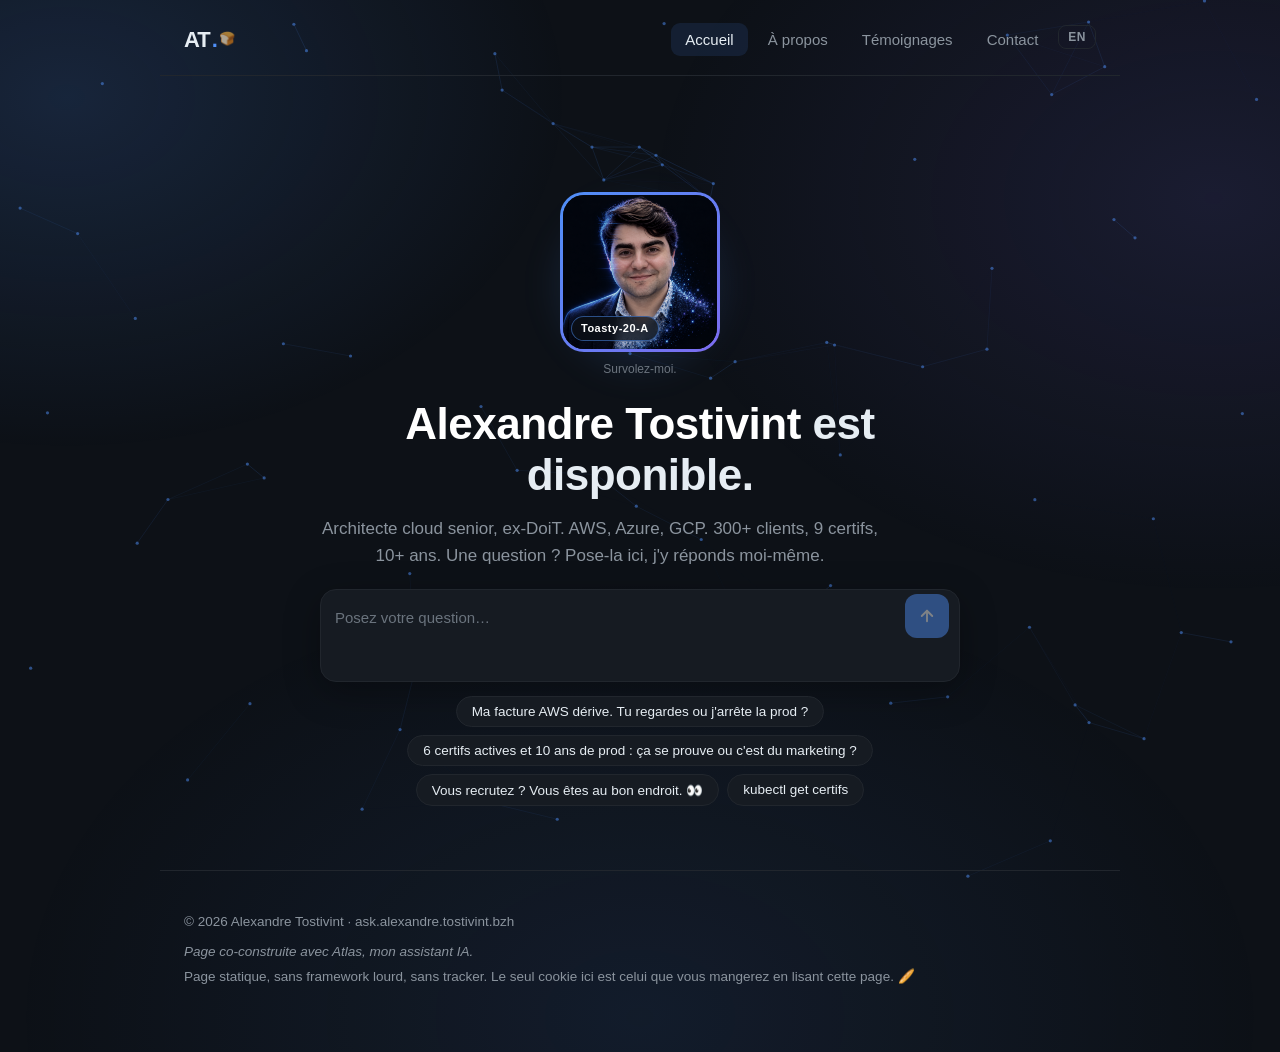
==== index.html @ b368c3ee "Parcours : historique complet en pleine largeur avec missions détaillées - 5 postes : DoiT Internati" ====
<!DOCTYPE html>
<html lang="fr">
<head>
<meta charset="utf-8">
<meta name="viewport" content="width=device-width, initial-scale=1">
<meta name="color-scheme" content="dark">
<meta name="theme-color" content="#0d1117">
<title>Alexandre Tostivint, Senior Cloud Architect</title>
<meta name="description" content="Senior Cloud Architect AWS/Azure/GCP, ex-DoiT. 10+ ans en IT, 300+ clients, FinOps, Well-Architected, pre-sales. Posez vos questions, je réponds vraiment.">
<meta property="og:title" content="Alexandre Tostivint, architecte cloud senior">
<meta property="og:description" content="Senior Cloud Architect AWS/Azure/GCP, ex-DoiT. 10+ ans en IT, 300+ clients, FinOps, Well-Architected, pre-sales. Posez vos questions, je réponds vraiment.">
<meta property="og:type" content="website">
<meta property="og:url" content="https://ask.alexandre.tostivint.bzh/">
<meta property="og:image" content="https://ask.alexandre.tostivint.bzh/og-image.png">
<meta property="og:image:width" content="1200">
<meta property="og:image:height" content="630">
<meta property="og:image:alt" content="Alexandre Tostivint, architecte cloud senior, Toasty-20-A">
<meta property="og:locale" content="fr_FR">
<meta name="twitter:card" content="summary_large_image">
<link rel="icon" href="data:image/svg+xml,<svg xmlns='http://www.w3.org/2000/svg' viewBox='0 0 100 100'><text y='.9em' font-size='90'>🥖</text></svg>">
<link rel="preconnect" href="https://client.crisp.chat" crossorigin>
<link rel="preconnect" href="https://calendar.app.google" crossorigin>
<link rel="alternate" hreflang="fr" href="https://ask.alexandre.tostivint.bzh/">
<link rel="alternate" hreflang="en" href="https://ask.alexandre.tostivint.bzh/en/">
<link rel="alternate" hreflang="x-default" href="https://ask.alexandre.tostivint.bzh/">
<link rel="stylesheet" href="styles.css">
<script src="app.js"></script>
<script src="bg-network.js" defer></script>
<script src="vendor/alpine.min.js" defer></script>
</head>
<body x-data="portfolio()" x-init="init()" :class="'view-' + view">

<div class="bg-glow" aria-hidden="true"></div>
<canvas id="bg-network" aria-hidden="true"></canvas>

<nav class="nav wrap" aria-label="Navigation principale">
  <a class="brand" href="#" @click.prevent="setView('home')">AT<span class="brand-dot">.</span><span class="brand-toast" title="Toasty-20-A">🍞</span></a>
  <ul class="nav-links">
    <li><button :class="{active: view==='home'}" @click="setView('home')">Accueil</button></li>
    <li><button :class="{active: view==='about'}" @click="setView('about')">À propos</button></li>
    <li><button :class="{active: view==='testimonials'}" @click="setView('testimonials')">Témoignages</button></li>
    <li><button :class="{active: view==='contact'}" @click="setView('contact')">Contact</button></li>
    <li><a class="lang-link" href="en/" lang="en" hreflang="en" aria-label="Switch to English">EN</a></li>
  </ul>
</nav>

<main class="wrap">

  <!-- ============ ACCUEIL ============ -->
  <section class="view home" x-show="view==='home'"
           x-transition:enter="fade-up" x-transition:enter-start="fade-up-start" x-transition:enter-end="fade-up-end"
           x-transition:leave="fade-out" x-transition:leave-start="fade-up-end" x-transition:leave-end="fade-out-end">

    <div class="hero">
      <div class="portrait">
        <div class="portrait-frame" id="portrait-frame">
          <div class="portrait-inner">
            <img id="img-real" src="alexandre-coucou-aligne.jpg" alt="Alexandre Tostivint au naturel, en train de faire coucou" width="600" height="600" style="display:none">
            <img id="img-ai" src="avatar-ai.png" alt="Avatar généré par IA du modèle Toasty-20-A" width="600" height="600" style="display:none">
            <span class="portrait-model" aria-hidden="true">Toasty-20-A</span>
          </div>
        </div>
        <p class="portrait-hint is-hidden" id="portrait-hint"></p>
      </div>

      <div class="hero-id">
        <h1><span class="grad">Alexandre Tostivint</span> est disponible.</h1>
        <p class="sub">Architecte cloud senior, ex-DoiT. AWS, Azure, GCP. 300+ clients, 9 certifs, 10+ ans. Une question ? Pose-la ici, j'y réponds moi-même.</p>

        <div class="prompt-box">
          <div class="input-row">
            <textarea id="q-input" x-ref="qInput" x-model="input" rows="1"
                      aria-label="Votre question"
                      @keydown.enter.prevent="!$event.shiftKey && submit('qInput')"
                      placeholder="Posez votre question…"></textarea>
            <!-- Icône flèche : Feather "arrow-up" (MIT), rendue inline pour éviter une dépendance -->
            <button class="btn-send" :class="{ 'is-empty': !input.trim() }" type="button"
                    @click="submit('qInput')" aria-label="Envoyer la question">
              <svg width="18" height="18" viewBox="0 0 24 24" fill="none"
                   stroke="currentColor" stroke-width="2.5" stroke-linecap="round" stroke-linejoin="round" aria-hidden="true">
                <line x1="12" y1="19" x2="12" y2="5"></line>
                <polyline points="5 12 12 5 19 12"></polyline>
              </svg>
            </button>
          </div>
          <p class="sent-confirm" aria-live="polite"></p>
          <button id="route-hint" class="route-hint" type="button" role="status" aria-live="polite"></button>
          <pre id="terminal-out" class="terminal-out" role="log" aria-live="polite" hidden></pre>
          <p class="q-warning" role="alert">
            ⚠️ Notre outil de chat est bloqué par votre navigateur.
            <a href="https://www.linkedin.com/in/alexandretostivint/" target="_blank" rel="noopener">Passez par LinkedIn</a>.
          </p>
        </div>

        <div class="suggestions" role="group" aria-label="Suggestions de questions">
          <template x-for="s in suggestions" :key="s">
            <button class="suggestion" type="button" @click="useSuggestion(s)" x-text="s"></button>
          </template>
        </div>
      </div>
    </div>
  </section>

  <!-- ============ À PROPOS ============ -->
  <section class="view about" x-show="view==='about'"
           x-transition:enter="fade-up" x-transition:enter-start="fade-up-start" x-transition:enter-end="fade-up-end"
           x-transition:leave="fade-out" x-transition:leave-start="fade-up-end" x-transition:leave-end="fade-out-end">
    <h2 class="view-title">À propos</h2>

    <p class="bio">
      Je suis Alexandre Tostivint, architecte cloud senior basé à Rennes.
      10+ ans en IT, 8+ en cloud : d'abord réseaux et supervision (ETIAM,
      Exaprobe-Econocom), puis Cloudreach et DoiT International — 300+ clients
      accompagnés en consulting et avant-vente, dont le rôle d'AWS MAP SME
      France/EMEA. J'orchestre des architectures AWS, Azure et GCP, et j'aime
      autant optimiser une facture FinOps que faire passer une équipe au
      Well-Architected. Français natif, anglais C1.
    </p>

    <div class="ab-stats">
      <div class="ab-stats-group">
        <div class="ab-stat"><b class="count" data-target="300">300</b><span>+ clients accompagnés</span></div>
        <div class="ab-stat"><b class="count" data-target="10">10</b><span>ans d'expérience IT</span></div>
        <div class="ab-stat"><b class="count" data-target="6">6</b><span>certifications actives</span></div>
        <div class="ab-stat"><b class="count" data-target="3">3</b><span>clouds pratiqués</span></div>
      </div>
      <a class="btn btn-primary ab-cv-btn" href="https://cv.alexandre.tostivint.bzh" target="_blank" rel="noopener">Voir le CV</a>
    </div>

    <div class="ab-split">
      <!-- ===== Colonne principale : parcours ===== -->
      <div class="ab-main">
        <h3 class="section-label">Parcours</h3>
        <div class="ab-timeline" id="parcours">
          <!-- 1. DoiT International -->
          <div class="ab-role">
            <div class="ab-card">
              <div class="ab-role-head">
                <span class="ab-role-title">Senior Cloud Architect / Forward Deployed Engineer</span>
                <span class="ab-role-period">Nov 2020 – Mai 2025</span>
              </div>
              <div class="ab-role-company">
                <img src="assets/logos/doit.png" alt="" loading="lazy">
                <span>DoiT International</span>
                <span class="ab-role-meta">· Remote, France · 4 ans 8 mois</span>
              </div>
              <p class="ab-role-desc">Rôle d'architecte face client sur AWS, Azure et GCP. Plus de 300 environnements clients accompagnés en architecture, sécurité, réseau, gouvernance, migration et FinOps. Référent AWS MAP SME pour la France et l'EMEA. Arrivé Cloud Architect en novembre 2020, promu Senior Cloud Architect / Forward Deployed Engineer en janvier 2022.</p>
              <div class="ab-missions">
                <div class="ab-mission">
                  <div class="ab-mission-head">
                    <span class="ab-mission-client">Plateforme Reseller</span>
                    <span class="ab-mission-period">2020 – 2025</span>
                  </div>
                  <p class="ab-mission-text">Propriétaire de la plateforme d'onboarding qui intègre plus de 2 000 comptes clients au programme Reseller AWS de DoiT. Infrastructure as Code secure-by-design, contrôles de politique globaux et contrôles de conformité automatisés. Onboarding technique mené en direct pour plus de 70 clients, avec les équipes Sales, Produit et opérations.</p>
                  <div class="ab-mission-tech"><span>Python</span><span>AWS CDK</span><span>Terraform</span><span>Pulumi</span><span>GitHub Actions</span><span>CI/CD</span></div>
                </div>
                <div class="ab-mission">
                  <div class="ab-mission-head">
                    <span class="ab-mission-client">Programme AWS MAP</span>
                    <span class="ab-mission-period">2022 – 2025</span>
                  </div>
                  <p class="ab-mission-text">Référent AWS Migration Acceleration Program pour la France et l'EMEA : feuilles de route de migration, ateliers techniques et accompagnement de migrations menées avec plusieurs partenaires.</p>
                  <div class="ab-mission-tech"><span>AWS MAP</span><span>Migration</span><span>Ateliers clients</span></div>
                </div>
                <div class="ab-mission">
                  <div class="ab-mission-head">
                    <span class="ab-mission-client">Revues Well-Architected &amp; sécurité</span>
                    <span class="ab-mission-period">2020 – 2025</span>
                  </div>
                  <p class="ab-mission-text">Revues d'architecture, audits et plans de remédiation sur des environnements complexes. Coordination des dirigeants, des équipes clientes, du Sales et de l'ingénierie pendant les incidents à fort impact et les événements de sécurité.</p>
                  <div class="ab-mission-tech"><span>Well-Architected</span><span>Sécurité</span><span>Gouvernance</span></div>
                </div>
                <div class="ab-mission">
                  <div class="ab-mission-head">
                    <span class="ab-mission-client">FinOps &amp; modélisation de coûts</span>
                    <span class="ab-mission-period">2020 – 2025</span>
                  </div>
                  <p class="ab-mission-text">Analyses de coûts rapides et actionnables pour appuyer les poursuites stratégiques — dont une étude réalisée pour une startup bancaire, afin de démontrer les capacités multi-cloud de DoiT.</p>
                  <div class="ab-mission-tech"><span>FinOps</span><span>Optimisation de coûts</span></div>
                </div>
                <div class="ab-mission">
                  <div class="ab-mission-head">
                    <span class="ab-mission-client">IA génératives &amp; data</span>
                    <span class="ab-mission-period">2022 – 2025</span>
                  </div>
                  <p class="ab-mission-text">Support architecture et déploiement sur AWS Bedrock et Azure OpenAI, en complément des périmètres infrastructure, sécurité et data engineering.</p>
                  <div class="ab-mission-tech"><span>Amazon Bedrock</span><span>Azure OpenAI</span><span>Data Engineering</span></div>
                </div>
              </div>
              <p class="ab-role-note">Ateliers publics et privés sur le serverless AWS. Participation au recrutement technique de l'équipe française.</p>
              <div class="ab-role-tags">
                <span>FinOps</span><span>Well-Architected</span><span>AWS MAP SME</span><span>Pre-sales</span><span>IaC</span><span>Gouvernance multi-comptes</span>
              </div>
            </div>
          </div>

          <!-- 2. Cloudreach -->
          <div class="ab-role">
            <div class="ab-card">
              <div class="ab-role-head">
                <span class="ab-role-title">Cloud Systems Developer</span>
                <span class="ab-role-period">Oct 2017 – Nov 2020</span>
              </div>
              <div class="ab-role-company">
                <img src="assets/logos/cloudreach.png" alt="" loading="lazy">
                <span>Cloudreach</span>
                <span class="ab-role-meta">· Hybride, Paris · 3 ans 2 mois</span>
              </div>
              <p class="ab-role-desc">ESN multi-cloud britannique, aujourd'hui Eviden, partenaire AWS, Microsoft Azure et Google Cloud. Solutions cloud livrées pour des clients grands comptes, en parallèle de plateformes internes. Plusieurs clients menés de front : trois missions sont détaillées ci-dessous.</p>
              <div class="ab-missions">
                <div class="ab-mission">
                  <div class="ab-mission-head">
                    <span class="ab-mission-client">Multinationale de la sécurité — Migration cloud</span>
                    <span class="ab-mission-period">Déc 2017 – Fév 2018</span>
                  </div>
                  <p class="ab-mission-text">Premier projet cloud personnel, mené en binôme. Couches réseau VPC en Infrastructure as Code, migration d'instances RedHat RHEL avec AWS DMS, fonctions Lambda de gouvernance et d'automatisation de la sécurité.</p>
                  <div class="ab-mission-tech"><span>CloudFormation</span><span>Sceptre</span><span>Python</span><span>AWS DMS</span><span>Lambda</span></div>
                </div>
                <div class="ab-mission">
                  <div class="ab-mission-head">
                    <span class="ab-mission-client">Groupe énergétique français — Landing Zone AWS &amp; gouvernance d'un datalake</span>
                    <span class="ab-mission-period">Avr 2018 – Juil 2019</span>
                  </div>
                  <p class="ab-mission-text">Sur une équipe de 4 : Landing Zone AWS et programme d'adoption cloud à l'échelle de l'entreprise. Réseau, sécurité, gouvernance et couche datalake posés en Infrastructure as Code. Déploiement d'AWS Workspaces pour des environnements de développement sécurisés et conformes. Accompagnement des équipes métier et techniques : CI/CD, migration des données on-premise vers le datalake, IoT sur AWS, cadres d'identité. Support des équipes internationales au Royaume-Uni et aux États-Unis.</p>
                  <div class="ab-mission-tech"><span>CloudFormation</span><span>Python</span><span>Lambda</span><span>Step Functions</span><span>Cognito</span><span>Okta</span><span>IoT Core</span><span>Firehose</span><span>CodePipeline</span><span>AWS Config</span><span>Systems Manager</span><span>Managed AD</span></div>
                </div>
                <div class="ab-mission">
                  <div class="ab-mission-head">
                    <span class="ab-mission-client">Groupe chimique européen — Plateforme CI/CD sur Kubernetes &amp; GCP</span>
                    <span class="ab-mission-period">Sept 2019</span>
                  </div>
                  <p class="ab-mission-text">Conception et livraison d'une solution CI/CD Jenkins sur Google Kubernetes Engine : authentification SAML sécurisée, workflows de livraison automatisés des images Docker, ajustement automatique de la capacité pour maîtriser les coûts. Cycles de release accélérés sans bouleverser les habitudes des développeurs.</p>
                  <div class="ab-mission-tech"><span>GKE</span><span>Jenkins</span><span>SAML</span><span>Terraform</span><span>Helm</span><span>Bash</span><span>GCS</span></div>
                </div>
              </div>
              <p class="ab-role-note">Animation d'une communauté serverless interne. Interventions en meetups et événements partenaires, dont AWS GameDay. Avant-vente technique et conseil en architecture.</p>
              <div class="ab-role-tags">
                <span>GKE</span><span>Landing Zones</span><span>Datalake serverless</span><span>Pre-sales</span><span>Multi-cloud</span>
              </div>
            </div>
          </div>

          <!-- 3. Exaprobe-Econocom -->
          <div class="ab-role">
            <div class="ab-card">
              <div class="ab-role-head">
                <span class="ab-role-title">Apprenti ingénieur intégration</span>
                <span class="ab-role-period">Sept 2014 – Sept 2017</span>
              </div>
              <div class="ab-role-company">
                <img src="assets/logos/exaprobe.png" alt="" loading="lazy">
                <span>Exaprobe-Econocom</span>
                <span class="ab-role-meta">· Rennes · 3 ans 1 mois</span>
              </div>
              <p class="ab-role-desc">Alternance. Intégration réseau et systèmes livrée directement sur site, chez plus de dix clients partout en France.</p>
              <div class="ab-missions">
                <div class="ab-mission">
                  <div class="ab-mission-head">
                    <span class="ab-mission-client">Intégration réseau multi-clients</span>
                    <span class="ab-mission-period">2014 – 2017</span>
                  </div>
                  <p class="ab-mission-text">Configuration, test et intégration d'équipements Cisco, HP, Aerohive et Meraki sur plus de dix sites clients. Études de couverture sans-fil, audits de performance réseau et dimensionnement. Avant-vente technique pour appuyer les propositions commerciales.</p>
                  <div class="ab-mission-tech"><span>Cisco</span><span>HP</span><span>Aerohive</span><span>Meraki</span><span>Wi-Fi</span><span>Support N2</span></div>
                </div>
                <div class="ab-mission">
                  <div class="ab-mission-head">
                    <span class="ab-mission-client">Automatisation du déploiement Skype for Business</span>
                    <span class="ab-mission-period">2017</span>
                  </div>
                  <p class="ab-mission-text">Projet de fin d'études d'ingénieur : outil d'automatisation du déploiement de cette suite de communication d'entreprise, écrit en PowerShell. Réduction forte des étapes manuelles et prévention des erreurs de mise en production.</p>
                  <div class="ab-mission-tech"><span>PowerShell</span><span>VMware</span><span>Skype for Business</span></div>
                </div>
              </div>
              <p class="ab-role-note">Rédaction de runbooks, de guides de maintenance et de supports de formation utilisés par les équipes support.</p>
              <div class="ab-role-tags">
                <span>Réseau</span><span>Monitoring</span><span>Automatisation</span><span>Support N2</span>
              </div>
            </div>
          </div>

          <!-- 4. ETIAM -->
          <div class="ab-role">
            <div class="ab-card">
              <div class="ab-role-head">
                <span class="ab-role-title">Stages — supervision &amp; messagerie interne</span>
                <span class="ab-role-period">Avr 2014 – Août 2014</span>
              </div>
              <div class="ab-role-company">
                <span>ETIAM</span>
                <span class="ab-role-meta">· Rennes · 5 mois</span>
              </div>
              <p class="ab-role-desc">Deux interventions pour un éditeur de logiciels de télémédecine, sur son service ETIAM Nexus.</p>
              <div class="ab-missions">
                <div class="ab-mission">
                  <div class="ab-mission-head">
                    <span class="ab-mission-client">Migration de la supervision : Nagios vers Centreon</span>
                    <span class="ab-mission-period">Avr – Juil 2014</span>
                  </div>
                  <p class="ab-mission-text">Modernisation de l'infrastructure de supervision : migration de Nagios vers Centreon, tableaux de bord de reporting, annuaire LDAP pour la gestion des utilisateurs, documentation technique et plans de reprise d'activité.</p>
                  <div class="ab-mission-tech"><span>Centreon</span><span>Nagios</span><span>LDAP</span><span>Linux</span></div>
                </div>
                <div class="ab-mission">
                  <div class="ab-mission-head">
                    <span class="ab-mission-client">Serveur de messagerie interne sécurisé</span>
                    <span class="ab-mission-period">Août 2014</span>
                  </div>
                  <p class="ab-mission-text">À la demande de la direction, remplacement d'un service de messagerie non professionnel par une solution auto-hébergée pleinement maîtrisée : analyse des besoins, mise en œuvre, documentation de maintenance et formation des utilisateurs.</p>
                  <div class="ab-mission-tech"><span>Jappix</span><span>XMPP</span><span>Linux</span><span>Auto-hébergement</span></div>
                </div>
              </div>
            </div>
          </div>

          <!-- 5. Club Informatique Pénitencier -->
          <div class="ab-role">
            <div class="ab-card">
              <div class="ab-role-head">
                <span class="ab-role-title">Formateur informatique — stage</span>
                <span class="ab-role-period">Août 2013</span>
              </div>
              <div class="ab-role-company">
                <span>Club Informatique Pénitencier</span>
                <span class="ab-role-meta">· Maison d'arrêt de Saint-Malo</span>
              </div>
              <p class="ab-role-desc">Formation aux logiciels bureautiques OpenOffice Writer et Calc auprès de personnes détenues, en partenariat avec le personnel social et administratif. Accompagnement individuel jusqu'à l'obtention d'une certification reconnue au niveau national.</p>
            </div>
          </div>
        </div>
      </div>

      <!-- ===== Rail : credentials ===== -->
      <aside class="ab-rail">
        <div class="ab-rail-block" id="certs">
          <h3 class="section-label">Certifications actives</h3>
          <div class="ab-certs">
            <a class="ab-cert" href="https://cp.certmetrics.com/amazon/en/public/verify/credential/21Y63B62CN4EQ2WE" target="_blank" rel="noopener">
              <img src="assets/logos/aws.svg" alt="" loading="lazy">
              <span class="ab-cert-body">
                <span class="ab-cert-name">AWS Certified Solutions Architect – Professional</span>
                <span class="ab-cert-date">Mar 2022 – Fév 2028</span>
              </span>
            </a>
            <a class="ab-cert" href="https://cp.certmetrics.com/amazon/en/public/verify/credential/0QCVWRNLFM141Z5D" target="_blank" rel="noopener">
              <img src="assets/logos/aws.svg" alt="" loading="lazy">
              <span class="ab-cert-body">
                <span class="ab-cert-name">AWS Certified DevOps Engineer – Professional</span>
                <span class="ab-cert-date">Mai 2022 – Mar 2028</span>
              </span>
            </a>
            <a class="ab-cert" href="https://cp.certmetrics.com/amazon/en/public/verify/credential/C1KCZ8T2KBRQ1H97" target="_blank" rel="noopener">
              <img src="assets/logos/aws.svg" alt="" loading="lazy">
              <span class="ab-cert-body">
                <span class="ab-cert-name">AWS Certified Developer – Associate</span>
                <span class="ab-cert-date">Jan 2025 – Mar 2028</span>
              </span>
            </a>
            <a class="ab-cert" href="https://cp.certmetrics.com/amazon/en/public/verify/credential/9f99ed898f704784b63ffdaff54bc3ab" target="_blank" rel="noopener">
              <img src="assets/logos/aws.svg" alt="" loading="lazy">
              <span class="ab-cert-body">
                <span class="ab-cert-name">AWS Certified AI – Practitioner</span>
                <span class="ab-cert-date">Sept 2024 – Sept 2027</span>
              </span>
            </a>
            <a class="ab-cert" href="https://learn.microsoft.com/fr-fr/users/atostivint/credentials/aa018fbfbd69c281" target="_blank" rel="noopener">
              <img src="assets/logos/azure.svg" alt="" loading="lazy">
              <span class="ab-cert-body">
                <span class="ab-cert-name">Microsoft Certified: DevOps Engineer Expert</span>
                <span class="ab-cert-date">Fév 2020 – Fév 2027</span>
              </span>
            </a>
            <a class="ab-cert" href="https://learn.microsoft.com/api/credentials/share/fr-fr/atostivint/AE1E15066B027E25?sharingId=AA1D7245678CBBD5" target="_blank" rel="noopener">
              <img src="assets/logos/azure.svg" alt="" loading="lazy">
              <span class="ab-cert-body">
                <span class="ab-cert-name">Microsoft Certified: Azure Security Engineer Associate</span>
                <span class="ab-cert-date">Mar 2020 – Mar 2027</span>
              </span>
            </a>
          </div>
          <a class="ab-more" href="#ab-hist">Voir les 10 autres certifications obtenues ↓</a>
        </div>

        <div class="ab-rail-block">
          <h3 class="section-label">Formation</h3>
          <div class="ab-edu">
            <div class="ab-edu-top"><span class="ab-edu-name">ENSSAT</span><span class="ab-edu-period">2014 – 2017</span></div>
            <div class="ab-edu-detail">Diplôme d'ingénieur, Informatique Multimédia et Réseaux</div>
          </div>
          <div class="ab-edu">
            <div class="ab-edu-top"><span class="ab-edu-name">DUT Réseaux et Télécoms</span><span class="ab-edu-period">2012 – 2014</span></div>
            <div class="ab-edu-detail">IUT de Saint-Malo</div>
          </div>
        </div>

        <div class="ab-rail-block">
          <h3 class="section-label">Talks &amp; webinaires</h3>
          <a class="ab-talk" href="https://www.youtube.com/watch?v=NQdDsHzIfdo" target="_blank" rel="noopener">
            <span class="ab-talk-icon">🎙️</span>
            <span class="ab-talk-body">
              <span class="ab-talk-title">Mastering multicloud</span>
              <span class="ab-talk-meta">Webinar DoiT · fin 2023</span>
            </span>
          </a>
          <a class="ab-talk" href="https://www.youtube.com/watch?v=fvYX5Cz54VA" target="_blank" rel="noopener">
            <span class="ab-talk-icon">🎤</span>
            <span class="ab-talk-body">
              <span class="ab-talk-title">Data lake serverless, SageMaker &amp; IA</span>
              <span class="ab-talk-meta">Talk Cloudreach · 2019</span>
            </span>
          </a>
        </div>
      </aside>
    </div>

    <!-- ===== Historique des certifications ===== -->
    <section class="ab-hist" id="ab-hist">
      <div class="ab-hist-head">
        <h3 class="section-label">Certifications obtenues</h3>
        <p>Dix certifications obtenues par le passé, aujourd'hui expirées. Elles restent au palmarès : elles ont toutes été passées.</p>
      </div>
      <div class="ab-hist-grid">
        <div class="ab-hist-card">
          <span class="ab-stamp">Expirée</span>
          <span class="ab-hist-name">Microsoft Certified: Azure Solutions Architect Expert <span class="ab-rep">2e passage</span></span>
          <span class="ab-hist-meta">Microsoft · Aoû 2020 – Aoû 2026</span>
        </div>
        <a class="ab-hist-card" href="https://cp.certmetrics.com/amazon/en/public/verify/credential/VRZ4RKX1M2R41NWG" target="_blank" rel="noopener">
          <span class="ab-stamp">Expirée</span>
          <span class="ab-hist-name">AWS Certified Security – Specialty <span class="ab-rep">2e passage</span></span>
          <span class="ab-hist-meta">AWS · Aoû 2023 – Aoû 2026</span>
        </a>
        <a class="ab-hist-card" href="https://cp.certmetrics.com/amazon/en/public/verify/credential/MPTVQZV2EJV1QB57" target="_blank" rel="noopener">
          <span class="ab-stamp">Expirée</span>
          <span class="ab-hist-name">AWS Certified Advanced Networking – Specialty <span class="ab-rep">2e passage</span></span>
          <span class="ab-hist-meta">AWS · Mai 2023 – Mai 2026</span>
        </a>
        <div class="ab-hist-card">
          <span class="ab-stamp">Expirée</span>
          <span class="ab-hist-name">FinOps Certified Practitioner</span>
          <span class="ab-hist-meta">FinOps Foundation · Aoû 2023 – Aoû 2025</span>
        </div>
        <div class="ab-hist-card">
          <span class="ab-stamp">Expirée</span>
          <span class="ab-hist-name">Microsoft Certified: Azure Developer Associate</span>
          <span class="ab-hist-meta">Microsoft · Mai 2020 – Mai 2025</span>
        </div>
        <div class="ab-hist-card">
          <span class="ab-stamp">Expirée</span>
          <span class="ab-hist-name">Microsoft Certified: Azure IoT Developer Specialty</span>
          <span class="ab-hist-meta">Microsoft · Mai 2020 – Mai 2025 (legacy)</span>
        </div>
        <div class="ab-hist-card">
          <span class="ab-stamp">Expirée</span>
          <span class="ab-hist-name">Microsoft Certified: Azure Administrator Associate</span>
          <span class="ab-hist-meta">Microsoft · Juil 2019 – Juil 2024</span>
        </div>
        <div class="ab-hist-card">
          <span class="ab-stamp">Expirée</span>
          <span class="ab-hist-name">Google Certified Professional – Cloud Architect <span class="ab-rep">2e passage</span></span>
          <span class="ab-hist-meta">Google Cloud · Jan 2021 – Fév 2023</span>
        </div>
        <div class="ab-hist-card">
          <span class="ab-stamp">Expirée</span>
          <span class="ab-hist-name">AWS Certified Solutions Architect – Associate</span>
          <span class="ab-hist-meta">AWS · Nov 2017 – Jan 2022</span>
        </div>
        <div class="ab-hist-card">
          <span class="ab-stamp">Expirée</span>
          <span class="ab-hist-name">AWS Certified SysOps Administrator – Associate</span>
          <span class="ab-hist-meta">AWS · Fév 2018 – Fév 2021</span>
        </div>
      </div>
    </section>

    <!-- ===== Projets ===== -->
    <h3 class="section-label">Projets réalisés</h3>
    <div class="projects" id="projects">
      <div class="project" id="project-finops">
        <h4 class="project-name">Plateforme Reseller DoiT</h4>
        <p class="project-desc">2 000+ comptes clients maintenus sur la plateforme (équipe), dont 70+ onboardés personnellement : IaC secure-by-design, contrôles de policy globaux, conformité automatisée (Python CDK, Terraform, Pulumi, GitHub Actions).</p>
      </div>
      <div class="project" id="project-retail">
        <h4 class="project-name">CI/CD sur GKE — Cloudreach</h4>
        <p class="project-desc">Plateforme Jenkins sur Google Kubernetes Engine : authentification SAML, livraison d'images Docker automatisée, Terraform et autoscaling pour maîtriser coûts et cycles de release.</p>
      </div>
      <div class="project" id="project-data">
        <h4 class="project-name">Landing zone AWS &amp; datalake — Cloudreach</h4>
        <p class="project-desc">À 4, landing zone AWS pour un client multinational de l'énergie : réseau, sécurité, gouvernance et datalake en IaC ; onboarding automatisé (Lambda, Step Functions, SSM, Okta).</p>
      </div>
    </div>
  </section>

  <!-- ============ TÉMOIGNAGES ============ -->
  <section class="view testimonials" x-show="view==='testimonials'"
           x-transition:enter="fade-up" x-transition:enter-start="fade-up-start" x-transition:enter-end="fade-up-end"
           x-transition:leave="fade-out" x-transition:leave-start="fade-up-end" x-transition:leave-end="fade-out-end">

    <h2 class="view-title">Témoignages</h2>
    <p class="view-lead">Quelques retours. Espace à remplacer par de vrais témoignages.</p>

    <div class="testi-grid">
      <figure class="testi">
        <blockquote>« Alexandre est le seul architecte que je connaisse qui lit une facture AWS comme un roman et en sort un plan d'économies. »</blockquote>
        <figcaption>Ex-collègue, DoiT International</figcaption>
      </figure>
      <figure class="testi">
        <blockquote>« En pre-sales, il dessine l'architecture avant de vendre. Ça change tout. »</blockquote>
        <figcaption>Client</figcaption>
      </figure>
    </div>
    <p class="testi-note">Je collecte des retours honnêtes de collègues et clients. Le vôtre est bienvenu : <a href="https://www.linkedin.com/in/alexandretostivint/" target="_blank" rel="noopener">écrivez-moi sur LinkedIn</a>.</p>
  </section>

  <!-- ============ CONTACT ============ -->
  <section class="view contact" x-show="view==='contact'"
           x-transition:enter="fade-up" x-transition:enter-start="fade-up-start" x-transition:enter-end="fade-up-end"
           x-transition:leave="fade-out" x-transition:leave-start="fade-up-end" x-transition:leave-end="fade-out-end">

    <h2 class="view-title">Contact</h2>
    <p class="view-lead">Le plus simple : écrivez-moi. Le plus formel : LinkedIn ou un créneau en visio.</p>

    <div class="grid">
      <div class="card card-primary">
        <h3>💬 Chat</h3>
        <p>Réponse sous quelques heures. Une question technique, une candidature, un projet&nbsp;?</p>
        <p style="margin-top:14px"><button class="btn btn-primary" type="button" @click="openChatBtn()">Ouvrir le chat</button></p>
        <p class="q-warning" role="alert">
          ⚠️ Le chat est bloqué par votre navigateur.
          <a href="https://www.linkedin.com/in/alexandretostivint/" target="_blank" rel="noopener">Passez par LinkedIn</a>.
        </p>
      </div>
      <div class="card">
        <h3>🔗 LinkedIn</h3>
        <p>Le profil détaillé, les recommandations et les articles. Pour une première prise de contact formelle.</p>
        <p style="margin-top:14px"><a class="btn btn-ghost" href="https://www.linkedin.com/in/alexandretostivint/" target="_blank" rel="noopener">Voir le profil</a></p>
      </div>
      <div class="card">
        <h3>📅 Prendre RDV</h3>
        <p>Un créneau en visio, sans aller-retour de mails. Mon calendrier est ouvert.</p>
        <p style="margin-top:14px"><a class="btn btn-ghost" href="https://calendar.app.google/bvAn3Tc2iEFjc5uX7" target="_blank" rel="noopener">Réserver un créneau</a></p>
      </div>
    </div>
  </section>

</main>

<footer class="wrap footer">
  <p>© <span id="year"></span> Alexandre Tostivint · ask.alexandre.tostivint.bzh</p>
  <p class="footer-note">Page co-construite avec Atlas, mon assistant IA.</p>
  <p class="footer-note subtle">Page statique, sans framework lourd, sans tracker. Le seul cookie ici est celui que vous mangerez en lisant cette page. 🥖</p>
</footer>

<script>
  document.getElementById("year").textContent = new Date().getFullYear();
</script>
</body>
</html>
---- styles.css ----
:root {
  --bg: #0d1117;
  --bg-2: #0a0d12;
  --card: #161b22;
  --border: #21262d;
  --text: #e6edf3;
  --muted: #8b949e;
  --accent: #4f8ff7;
  --accent2: #7c6cf0;
  --green: #3fb950;
  --aws: #ff9900;
  --azure: #0078d4;
}

* { margin: 0; padding: 0; box-sizing: border-box; }
html { scroll-behavior: smooth; }

body {
  background: var(--bg);
  color: var(--text);
  font-family: -apple-system, BlinkMacSystemFont, "Segoe UI", Roboto, Helvetica, Arial, sans-serif;
  line-height: 1.6;
  min-height: 100vh;
  overflow-x: hidden;
}

.wrap { max-width: 960px; margin: 0 auto; padding: 0 24px; }

/* ---------- Soft radial background (glow statique) ---------- */
.bg-glow {
  position: fixed;
  inset: -20% -20% -20% -20%;
  z-index: -2;
  background:
    radial-gradient(40% 40% at 18% 22%, rgba(79,143,247,.16), transparent 70%),
    radial-gradient(45% 45% at 82% 30%, rgba(124,108,240,.12), transparent 70%),
    radial-gradient(50% 50% at 50% 95%, rgba(79,143,247,.09), transparent 70%);
}

/* ---------- Canvas réseau (particules connectées) ---------- */
#bg-network {
  position: fixed;
  inset: 0;
  z-index: -1;
  pointer-events: none;
}

/* ---------- Nav ---------- */
.nav {
  display: flex; align-items: center; justify-content: space-between;
  padding-top: 22px; padding-bottom: 18px;
  border-bottom: 1px solid var(--border);
  position: relative; z-index: 2;
}
.brand {
  font-weight: 700; font-size: 22px; letter-spacing: -1px;
  text-decoration: none; color: var(--text);
  display: inline-flex; align-items: center; gap: 2px;
}
.brand-dot { color: var(--accent); }
.brand-toast { font-size: 13px; opacity: .65; transition: transform .2s ease, opacity .2s ease; }
.brand:hover .brand-toast { transform: rotate(-12deg) translateY(-2px); opacity: 1; }
.nav-links { list-style: none; display: flex; gap: 6px; }
.nav-links button {
  font-family: inherit; font-size: 15px; color: var(--muted);
  background: transparent; border: 0; cursor: pointer;
  padding: 8px 14px; border-radius: 9px; transition: color .18s, background .18s;
}
.nav-links button:hover { color: var(--text); }
.lang-link {
  font-size: 12px; font-weight: 700; letter-spacing: .5px;
  color: var(--muted); text-decoration: none;
  border: 1px solid var(--border); border-radius: 8px;
  padding: 4px 9px; transition: color .2s ease, border-color .2s ease;
}
.lang-link:hover { color: var(--text); border-color: var(--accent); }
.nav-links button.active {
  color: var(--text);
  background: rgba(79,143,247,.12);
}

/* ---------- Views ---------- */
.view { padding: 56px 0 40px; }
.view-title {
  font-size: clamp(26px, 5vw, 38px); letter-spacing: -.5px; margin-bottom: 6px;
  display: flex; align-items: center; gap: 10px;
}
.view-lead { color: var(--muted); margin-bottom: 26px; font-size: 17px; }

/* fade + translateY transitions */
.fade-up, .fade-out { transition: opacity .28s ease, transform .28s ease; }
.fade-up-start { opacity: 0; transform: translateY(14px); }
.fade-up-end   { opacity: 1; transform: translateY(0); }
.fade-out-end  { opacity: 0; transform: translateY(-8px); }

/* ---------- Hero (home) ---------- */
.hero {
  display: flex; flex-direction: column; align-items: center;
  gap: 20px; padding-top: 60px; max-width: 640px; margin: 0 auto;
}
.hero-id { min-width: 0; text-align: center; }
h1 { font-size: clamp(28px, 5.5vw, 44px); line-height: 1.15; letter-spacing: -.5px; }
h1 .grad { color: #fff; }
.sub { color: var(--muted); font-size: 17px; margin-top: 14px; max-width: 560px; }

/* ---------- Portrait + halo + AI filter ---------- */
.portrait { position: relative; justify-self: center; }
.portrait-frame {
  width: 160px; aspect-ratio: 1; border-radius: 24px; padding: 3px;
  background: linear-gradient(135deg, var(--accent), var(--accent2));
}
.portrait-frame::before {
  content: ""; position: absolute; inset: -16px; border-radius: 32px; z-index: -1;
  background: radial-gradient(circle, rgba(79,143,247,.32), transparent 68%);
  filter: blur(14px);
}
.portrait-inner {
  position: relative;
  width: 100%; height: 100%; border-radius: 21px; overflow: hidden;
  background: var(--card);
}
.portrait-inner img {
  width: 100%; height: 100%; object-fit: cover; display: block;
  filter: grayscale(.45) saturate(1.15) contrast(1.05) blur(.4px) brightness(.92);
  transition: filter .5s ease, opacity .35s ease;
}
.portrait-inner:hover img { filter: none; }
/* Photo réelle superposée (mode swap avatar IA) */
#img-real {
  position: absolute; inset: 0;
  width: 100%; height: 100%; object-fit: cover;
  opacity: 0;
  transform: scale(1.02);
  transition: opacity .35s ease, transform .45s ease;
  z-index: 2;
}
/* Avatar IA : s'efface doucement au survol */
#img-ai {
  transition: opacity .35s ease, transform .35s ease, filter .35s ease;
}
.portrait-frame.has-swap:hover #img-ai,
.portrait-frame.is-flipped #img-ai {
  opacity: 0;
  transform: scale(.985);
  filter: blur(3px);
}
.portrait-frame.has-swap:hover #img-real,
.portrait-frame.is-flipped #img-real {
  opacity: 1;
  transform: scale(1);
}

/* Balayage scan lumineux au moment du swap */
.portrait-inner::after {
  content: "";
  position: absolute; inset: 0;
  z-index: 3;
  background: linear-gradient(105deg, transparent 20%, rgba(79,143,247,.35) 50%, transparent 80%);
  transform: translateX(-120%);
  pointer-events: none;
  opacity: 0;
}
.portrait-frame.has-swap:hover .portrait-inner::after,
.portrait-frame.is-flipped .portrait-inner::after {
  animation: scan 0.45s ease-out forwards;
}
@keyframes scan {
  0%   { transform: translateX(-120%); opacity: .3; }
  60%  { opacity: .3; }
  100% { transform: translateX(120%); opacity: 0; }
}

/* Particules de dématérialisation */
.swap-particle {
  position: absolute;
  z-index: 4;
  width: 5px; height: 5px;
  border-radius: 50%;
  background: rgba(79,143,247,.9);
  box-shadow: 0 0 8px rgba(79,143,247,.8);
  pointer-events: none;
  animation: particle-out 0.7s ease-out forwards;
}
@keyframes particle-out {
  0%   { transform: translate(0,0) scale(1); opacity: .95; }
  100% { transform: translate(var(--px), var(--py)) scale(.3); opacity: 0; }
}

/* Reduced motion : fondu simple */
@media (prefers-reduced-motion: reduce) {
  #img-real, #img-ai { transition: opacity .2s ease !important; transform: none !important; }
  .portrait-frame.has-swap:hover .portrait-inner::after,
  .portrait-frame.is-flipped .portrait-inner::after { animation: none; }
  .swap-particle { display: none; }
}
/* Indication sous le portrait : place réservée, fondu (aucun saut de layout) */
.portrait-hint {
  text-align: center; font-size: 12px; color: var(--muted);
  margin-top: 8px; opacity: .75;
  min-height: 1.2em;
  transition: opacity .25s ease;
}
.portrait-hint.is-hidden { opacity: 0; }
/* Photo réelle affichée en direct (fallback si l'avatar IA ne charge pas) */
#img-real.is-visible { opacity: 1; transform: scale(1); }
.portrait-model {
  position: absolute; left: 8px; bottom: 8px; z-index: 2;
  font-size: 11px; letter-spacing: .5px; font-weight: 700;
  color: #fff; background: rgba(13,17,23,.72);
  border: 1px solid rgba(79,143,247,.5);
  padding: 3px 9px; border-radius: 999px;
  backdrop-filter: blur(4px);
  pointer-events: none;
  transition: opacity .3s ease;
}
.portrait-inner:hover .portrait-model { opacity: 0; }

/* ---------- Prompt box (style ChatGPT) ---------- */
.prompt-box {
  background: var(--card); border: 1px solid var(--border); border-radius: 16px;
  max-width: 640px; width: 100%;
  margin-top: 20px;
  box-shadow: 0 10px 36px rgba(0,0,0,.30);
  transition: border-color .2s ease, box-shadow .2s ease;
}
.prompt-box:focus-within {
  border-color: rgba(79,143,247,.65);
  box-shadow: 0 10px 40px rgba(79,143,247,.16);
}
.input-row {
  position: relative;
  display: flex; align-items: flex-end;
}
.prompt-box textarea {
  flex: 1 1 auto;
  min-width: 0;
  width: auto;
  min-height: 55px;
  max-height: 200px;
  overflow-y: auto;
  resize: none;
  background: transparent; border: 0; border-radius: 0;
  color: var(--text); font-family: inherit; font-size: 15px; line-height: 1.55;
  padding: 16px 68px 16px 14px; caret-color: var(--accent);
}
.prompt-box textarea:focus { outline: none; }
.prompt-box textarea::placeholder { color: #6a737d; }
.prompt-box .btn-send {
  position: absolute;
  right: 10px; bottom: 7px;
}
/* Bannières (confirmation/warning) sous la ligne */
.prompt-box .sent-confirm,
.prompt-box .q-warning {
  width: 100%;
  margin: 0; padding: 10px 14px; text-align: center;
  border-radius: 0 0 14px 14px;
}
.prompt-box .sent-confirm {
  border-top: 1px solid rgba(63,185,80,.45);
}
.prompt-box .q-warning {
  border-top: 1px solid rgba(254,188,46,.45);
}

/* ---------- Buttons ---------- */
.btn {
  display: inline-block; padding: 13px 26px; border-radius: 10px;
  font-size: 16px; font-weight: 600; text-decoration: none; cursor: pointer;
  border: 1px solid transparent; font-family: inherit;
  transition: transform .15s ease, filter .15s ease, border-color .15s ease;
}
.btn-primary { color: #fff; background: var(--accent); }
.btn-primary:hover { background: #5f9bf8; transform: translateY(-2px); }
.btn-ghost { color: var(--text); background: var(--card); border-color: var(--border); }
.btn-ghost:hover { border-color: var(--muted); transform: translateY(-2px); }

/* ---------- Suggestions ---------- */
.suggestions { display: flex; flex-wrap: wrap; gap: 8px; max-width: 640px; margin-top: 14px; justify-content: center; }
.suggestion {
  font-family: inherit; font-size: 13.5px; color: var(--text);
  background: var(--card); border: 1px solid var(--border); border-radius: 999px;
  padding: 7px 15px; cursor: pointer; text-align: left;
  transition: border-color .15s ease, color .15s ease, transform .15s ease;
}
.suggestion:hover { border-color: var(--accent); color: var(--accent); transform: translateY(-1px); }

/* ---------- Warning ---------- */
.q-warning {
  display: none; margin-top: 12px;
  font-size: 13.5px; color: var(--text);
  background: rgba(254,188,46,.08); border: 1px solid rgba(254,188,46,.45);
  border-radius: 10px; padding: 10px 14px;
}
.q-warning.show { display: block; }
.q-warning a { color: #9ecbff; font-weight: 600; }

/* ---------- Bouton d'envoi ---------- */
.btn-send {
  flex-shrink: 0;
  width: 44px; height: 44px;
  border-radius: 12px;
  border: 0;
  display: inline-flex; align-items: center; justify-content: center;
  background: var(--accent); color: #fff;
  cursor: pointer;
  transition: background .18s ease, transform .15s ease, opacity .18s ease;
}
.btn-send:hover { background: #5f9bf8; transform: translateY(-1px); }
.btn-send:active { transform: translateY(0) scale(.96); }
.btn-send.is-empty { opacity: .45; cursor: default; }
.btn-send.is-empty:hover { background: var(--accent); transform: none; }
.btn-send svg { display: block; }

/* ---------- Confirmation d'envoi ---------- */
.sent-confirm {
  display: none; margin-top: 12px;
  font-size: 13.5px; color: var(--text);
  background: rgba(63,185,80,.08); border: 1px solid rgba(63,185,80,.45);
  border-radius: 10px; padding: 10px 14px;
  flex-basis: 100%; text-align: center;
}
.sent-confirm.show { display: block; }

/* ---------- About ---------- */
.bio { color: var(--text); font-size: 17px; max-width: 720px; }
.bio b { color: #fff; font-weight: 600; }
.section-label { font-size: 15px; color: var(--muted); margin: 34px 0 14px; text-transform: uppercase; letter-spacing: 1px; }


.badge-pro { background: #d2a8ff; }



/* Projects (projets réalisés) */
.projects { display: grid; grid-template-columns: repeat(auto-fit, minmax(240px, 1fr)); gap: 16px; }
.videos-actions { display: flex; flex-wrap: wrap; gap: 12px; margin-top: 14px; }
.project {
  background: var(--card); border: 1px solid var(--border);
  border-radius: 14px; padding: 22px;
  transition: border-color .15s ease, transform .15s ease, box-shadow .15s ease;
}
.project:hover { transform: translateY(-3px); box-shadow: 0 12px 30px rgba(79,143,247,.14); border-color: rgba(79,143,247,.5); }
.project-name { font-size: 16px; font-weight: 700; margin-bottom: 10px; }
.project-desc { color: var(--muted); font-size: 14.5px; line-height: 1.55; }

/* ---------- Testimonials ---------- */
.testi-grid { display: grid; grid-template-columns: repeat(auto-fit, minmax(260px, 1fr)); gap: 16px; }
.testi {
  background: var(--card); border: 1px solid var(--border);
  border-radius: 14px; padding: 22px; display: flex; flex-direction: column; gap: 14px;
}
.testi blockquote { font-size: 15.5px; line-height: 1.55; color: var(--text); }
.testi figcaption { font-size: 13px; color: var(--muted); margin-top: auto; }
.testi-note { color: var(--muted); font-size: 14px; margin-top: 18px; }
.testi-note a { color: var(--accent); font-weight: 600; }

/* ---------- Model (CV) card ---------- */
.model-card {
  margin-top: 22px; max-width: 680px;
  padding: 18px 20px; border-radius: 16px;
  background: linear-gradient(135deg, rgba(79,143,247,.14), rgba(124,108,240,.12));
  border: 1px solid rgba(79,143,247,.45);
  display: flex; flex-direction: column; gap: 8px; align-items: flex-start;
}
.model-card-wide { max-width: none; }
.model-spec { color: var(--muted); font-size: 14.5px; margin: 0; }
.model-kicker {
  display: inline-block; font-size: 11px; font-weight: 800; letter-spacing: 2px;
  color: var(--accent); background: rgba(79,143,247,.12);
  padding: 4px 10px; border-radius: 999px; margin-bottom: 8px;
}
.model-name { font-size: 24px; letter-spacing: -.5px; margin-bottom: 6px; }


/* ---------- Contact ---------- */
.grid { display: grid; grid-template-columns: repeat(auto-fit, minmax(240px, 1fr)); gap: 16px; }
.card {
  background: var(--card); border: 1px solid var(--border);
  border-radius: 14px; padding: 22px;
}
.card h3 { font-size: 17px; margin-bottom: 8px; }
.card p { color: var(--muted); font-size: 14.5px; }
.card-primary {
  border-color: rgba(79,143,247,.5);
  background: linear-gradient(135deg, rgba(79,143,247,.10), rgba(22,27,34,.6));
}

/* ---------- Footer ---------- */
.footer { padding: 40px 24px 64px; color: var(--muted); font-size: 13.5px; border-top: 1px solid var(--border); margin-top: 24px; }
.footer-note { margin-top: 8px; font-style: italic; }
.footer-note.subtle { font-style: normal; margin-top: 4px; }

/* ---------- Accessibilité ---------- */
:focus-visible {
  outline: 2px solid var(--accent);
  outline-offset: 2px;
  border-radius: 6px;
}

/* ---------- Extras : pastille de routage + terminal ---------- */
.route-hint {
  display: block;
  margin: 14px auto 0;
  padding: 10px 16px;
  max-width: 100%;
  border: 1px solid var(--accent);
  border-radius: 999px;
  background: color-mix(in srgb, var(--accent) 12%, transparent);
  color: var(--accent);
  font: inherit;
  font-size: .9rem;
  line-height: 1.35;
  cursor: pointer;
  opacity: 0;
  visibility: hidden;
  transform: translateY(4px);
  transition: opacity .18s ease, transform .18s ease, visibility .18s;
}
.route-hint.show { opacity: 1; visibility: visible; transform: translateY(0); }
.route-hint:hover { background: color-mix(in srgb, var(--accent) 22%, transparent); }
.route-hint:focus-visible {
  outline: 2px solid var(--accent);
  outline-offset: 3px;
}

/* Flash animation for route scroll targets */
@keyframes flash-highlight {
  0%   { box-shadow: 0 0 0 0 rgba(79,143,247,.4); }
  30%  { box-shadow: 0 0 0 6px rgba(79,143,247,.25); }
  100% { box-shadow: 0 0 0 0 rgba(79,143,247,0); }
}
.flash { animation: flash-highlight 1.8s ease-out; }

.terminal-out {
  display: block;
  margin: 14px auto 0;
  padding: 14px 16px;
  max-width: 100%;
  overflow-x: auto;
  border: 1px solid var(--border);
  border-radius: 10px;
  background: #010409;
  color: var(--text);
  font-family: ui-monospace, SFMono-Regular, Menlo, Consolas, monospace;
  font-size: .82rem;
  line-height: 1.55;
  text-align: left;
}
.terminal-out .t-prompt { color: var(--green); font-weight: 700; display: block; }
.terminal-out .t-line { display: block; white-space: pre; }

/* ---------- Attribut hidden ---------- */
/* Un `display` déclaré en CSS écrase l'attribut hidden : sans cette règle,
   #terminal-out (display:block) s'affichait en barre noire vide sous le champ. */
[hidden] { display: none !important; }

/* ---------- Cloak ---------- */
[x-cloak] { display: none !important; }

/* ---------- Reduced motion ---------- */
@media (prefers-reduced-motion: reduce) {
  *, *::before, *::after {
    animation-duration: 0.01ms !important;
    animation-iteration-count: 1 !important;
    transition-duration: 0.01ms !important;
  }
  html { scroll-behavior: auto; }
  .route-hint { transition: none; }
  .flash { animation: none; }
}

/* ---------- Responsive ---------- */
@media (max-width: 720px) {
  /* Nav : logo centré, liens groupés sur une ligne, sélecteur EN détaché en haut
     à droite. Zones tactiles conservées à 44 px et plus. */
  .nav { flex-direction: column; gap: 8px; padding-top: 12px; padding-bottom: 12px; }
  .nav-links { flex-wrap: wrap; row-gap: 2px; gap: 2px; width: 100%; justify-content: center; }
  .nav-links button { padding: 12px 12px; font-size: 14px; }
  .nav-links li:last-child { position: absolute; top: 12px; right: 24px; }
  .lang-link { min-height: 44px; display: inline-flex; align-items: center; }

  /* Hero compact : la question et ses suggestions tiennent dans le premier écran. */
  .view { padding: 28px 0 36px; }
  .hero { grid-template-columns: 1fr; text-align: center; gap: 14px; padding-top: 20px; }
  .portrait-frame { width: 132px; }
  .portrait-frame::before { inset: -12px; }
  .sub { margin-left: auto; margin-right: auto; }
  .prompt-box { margin-left: auto; margin-right: auto; }
  .suggestions { flex-direction: column; }
  .suggestion { width: 100%; text-align: center; padding: 12px 16px; }
}

/* Écrans étroits (≤ 389 px) : les 4 liens ne tiennent plus sur une ligne sans
   casser les 44 px de zone tactile → grille 2×2 centrée, alignée. */
@media (max-width: 389px) {
  .nav-links { display: grid; grid-template-columns: repeat(2, minmax(0, 1fr)); gap: 4px; width: 100%; }
  .nav-links li { display: flex; justify-content: center; }
}

/* ============ ABOUT PAGE (Concept D) ============ */

/* Stats bar */
.ab-stats {
  display: flex;
  align-items: center;
  justify-content: space-between;
  gap: 36px;
  padding: 18px 0 0;
  margin-bottom: 44px;
  border-top: 1px solid var(--border);
}
.ab-stats-group {
  flex: 1;
  display: grid;
  grid-template-columns: repeat(4, minmax(0, 1fr));
  gap: 24px;
}
.ab-stat b {
  display: block;
  font-size: 26px;
  font-weight: 800;
  color: var(--accent);
  line-height: 1.1;
}
.ab-stat span {
  display: block;
  font-size: 12px;
  color: var(--muted);
}
.ab-cv-btn { flex-shrink: 0; white-space: nowrap; }

/* Split: career (main) + sticky credentials rail */
.ab-split { display: block; }
.ab-main { min-width: 0; }

/* Left: parcours timeline with rich cards */
.ab-timeline { position: relative; padding-left: 31px; }
.ab-timeline::before {
  content: ''; position: absolute; left: 7px; top: 16px; bottom: 16px;
  width: 2px; background: linear-gradient(180deg, var(--accent), var(--border) 60%);
  border-radius: 1px;
}
.ab-role { position: relative; margin-bottom: 30px; }
.ab-role::before {
  content: ''; position: absolute; left: -31px; top: 24px;
  width: 16px; height: 16px; border-radius: 50%;
  background: var(--card); border: 2px solid var(--accent);
}
.ab-role:first-child::before { background: var(--accent); box-shadow: 0 0 0 4px rgba(79,143,247,.15); }
.ab-role:last-child::before { border-color: var(--muted); }
.ab-card {
  background: var(--card); border: 1px solid var(--border);
  border-radius: 14px; padding: 20px 22px;
}
.ab-role-head { display: flex; justify-content: space-between; align-items: baseline; gap: 12px; flex-wrap: wrap; }
.ab-role-title { font-size: 12px; font-weight: 700; text-transform: uppercase; letter-spacing: .8px; color: var(--accent); }
.ab-role-period { font-size: 12.5px; color: var(--muted); white-space: nowrap; }
.ab-role-company { display: flex; align-items: center; gap: 8px; font-size: 19px; font-weight: 700; margin: 3px 0 8px; }
.ab-role-company img { height: 22px; width: auto; object-fit: contain; }
.ab-role-desc { font-size: 14px; color: var(--muted); line-height: 1.6; }
.ab-role-tags { display: flex; flex-wrap: wrap; gap: 6px; margin-top: 12px; }
.ab-role-tags span { font-size: 11.5px; background: rgba(79,143,247,.12); color: var(--accent); padding: 4px 10px; border-radius: 6px; }

/* Career sub-entries: missions/projects nested inside a role card */
.ab-role-meta { font-size: 12px; color: var(--muted); font-weight: 400; }
.ab-role-note { font-size: 12.5px; color: var(--muted); margin-top: 12px; line-height: 1.55; }
.ab-missions { display: grid; grid-template-columns: repeat(2, minmax(0, 1fr)); gap: 12px; margin-top: 16px; }
.ab-mission { background: var(--bg); border: 1px solid var(--border); border-radius: 10px; padding: 13px 15px; min-width: 0; }
.ab-mission:last-child:nth-child(odd) { grid-column: 1 / -1; }
.ab-mission-head { display: flex; justify-content: space-between; align-items: baseline; gap: 10px; flex-wrap: wrap; margin-bottom: 5px; }
.ab-mission-client { font-size: 13px; font-weight: 700; line-height: 1.35; }
.ab-mission-period { font-size: 11px; color: var(--muted); white-space: nowrap; }
.ab-mission-text { font-size: 12.5px; color: var(--muted); line-height: 1.55; }
.ab-mission-tech { display: flex; flex-wrap: wrap; gap: 5px; margin-top: 9px; }
.ab-mission-tech span { font-size: 10.5px; color: var(--muted); border: 1px solid var(--border); padding: 2px 7px; border-radius: 5px; }

/* Right: credentials rail */
.ab-rail {
  display: grid;
  grid-template-columns: repeat(3, minmax(0, 1fr));
  gap: 26px;
  margin-top: 52px;
  padding-top: 36px;
  border-top: 1px solid var(--border);
  align-items: start;
}
.ab-rail-block { min-width: 0; }

/* (a) Active certification rows — links with a logo + name/date */
.ab-certs { display: flex; flex-direction: column; gap: 6px; }
.ab-cert {
  display: flex; align-items: center; gap: 10px;
  padding: 9px 12px;
  background: var(--card); border: 1px solid var(--border);
  border-radius: 9px;
  text-decoration: none; color: inherit;
  transition: border-color .15s ease, transform .15s ease;
}
.ab-cert:hover { border-color: var(--accent); transform: translateY(-1px); }
.ab-cert img { width: 22px; height: 22px; flex-shrink: 0; object-fit: contain; }
.ab-cert-body { display: flex; flex-direction: column; gap: 1px; min-width: 0; }
.ab-cert-name { font-size: 12.5px; font-weight: 600; }
.ab-cert-date { font-size: 11px; color: var(--muted); }

.ab-more {
  display: block; margin-top: 10px;
  font-size: 12px; color: var(--accent); text-decoration: none;
}
.ab-more:hover { text-decoration: underline; }

/* Education block */
.ab-edu {
  background: var(--card); border: 1px solid var(--border);
  border-radius: 14px; padding: 14px 16px; margin-bottom: 8px;
}
.ab-edu-top { display: flex; justify-content: space-between; gap: 10px; align-items: baseline; }
.ab-edu-name { font-size: 14px; font-weight: 700; }
.ab-edu-period { font-size: 11.5px; color: var(--muted); }
.ab-edu-detail { font-size: 12.5px; color: var(--muted); margin-top: 3px; }

/* (b) Talk rows — links with an icon + title/meta */
.ab-talk {
  display: flex; gap: 11px; align-items: center;
  background: var(--card); border: 1px solid var(--border);
  border-radius: 10px; padding: 12px 14px; margin-bottom: 8px;
  text-decoration: none; color: var(--text);
  transition: border-color .15s ease, transform .15s ease;
}
.ab-talk:hover { border-color: var(--accent); transform: translateX(2px); }
.ab-talk-icon { font-size: 19px; flex-shrink: 0; }
.ab-talk-body { display: flex; flex-direction: column; gap: 1px; }
.ab-talk-title { font-size: 13px; font-weight: 600; }
.ab-talk-meta { font-size: 11.5px; color: var(--muted); }

/* (e) Repeated-certification pill (discreet, outlined) */
.ab-rep {
  display: inline-block; font-size: 10px; font-weight: 600;
  color: var(--accent); border: 1px solid rgba(79,143,247,.5);
  padding: 1px 6px; border-radius: 999px; margin-left: 6px; white-space: nowrap;
}

/* Cert history — full width below the split */
.ab-hist { margin-top: 48px; padding-top: 36px; border-top: 1px solid var(--border); }
.ab-hist-head { display: flex; align-items: baseline; justify-content: space-between; gap: 20px; flex-wrap: wrap; margin-bottom: 18px; }
.ab-hist-head .section-label { margin: 0; }
.ab-hist-head p { font-size: 12.5px; color: var(--muted); max-width: 520px; }
.ab-hist-grid { display: grid; grid-template-columns: repeat(2, minmax(0, 1fr)); gap: 10px; }
.ab-hist-card {
  position: relative;
  display: block;
  background: var(--card); border: 1px solid var(--border);
  border-radius: 10px; padding: 13px 14px; padding-right: 62px;
  text-decoration: none; color: var(--text);
  transition: border-color .15s ease, transform .15s ease;
}
a.ab-hist-card:hover { border-color: var(--accent); transform: translateY(-2px); }
.ab-hist-name { display: block; font-size: 13px; font-weight: 600; line-height: 1.35; }
.ab-hist-meta { display: block; font-size: 11.5px; color: var(--muted); margin-top: 5px; }

/* (d) Expired stamp — top-right corner, never covers the name (card reserves padding-right) */
.ab-stamp {
  position: absolute; top: 11px; right: 11px;
  font-size: 9px; font-weight: 800; letter-spacing: .7px; text-transform: uppercase;
  color: #f85149; border: 1px solid rgba(248,81,73,.45);
  background: rgba(248,81,73,.08); padding: 2px 6px; border-radius: 4px;
}

/* ============ ABOUT PAGE (Concept D) — RESPONSIVE ============ */
/* Volontairement placé APRÈS le bloc `.ab-*` ci-dessus : à spécificité égale,
   c'est l'ordre du fichier qui tranche. Un media query déclaré avant les règles
   de base ne peut pas les surcharger. */
@media (max-width: 720px) {
  .ab-main { min-width: 0; }
  .ab-rail { grid-template-columns: 1fr; gap: 22px; }
  .ab-stats { flex-direction: column; align-items: flex-start; gap: 16px; }
  .ab-stats-group { grid-template-columns: repeat(2, minmax(0, 1fr)); gap: 18px; }
  .ab-hist-grid { grid-template-columns: 1fr; }
  .ab-missions { grid-template-columns: 1fr; gap: 10px; }
  .ab-timeline { padding-left: 24px; }
}
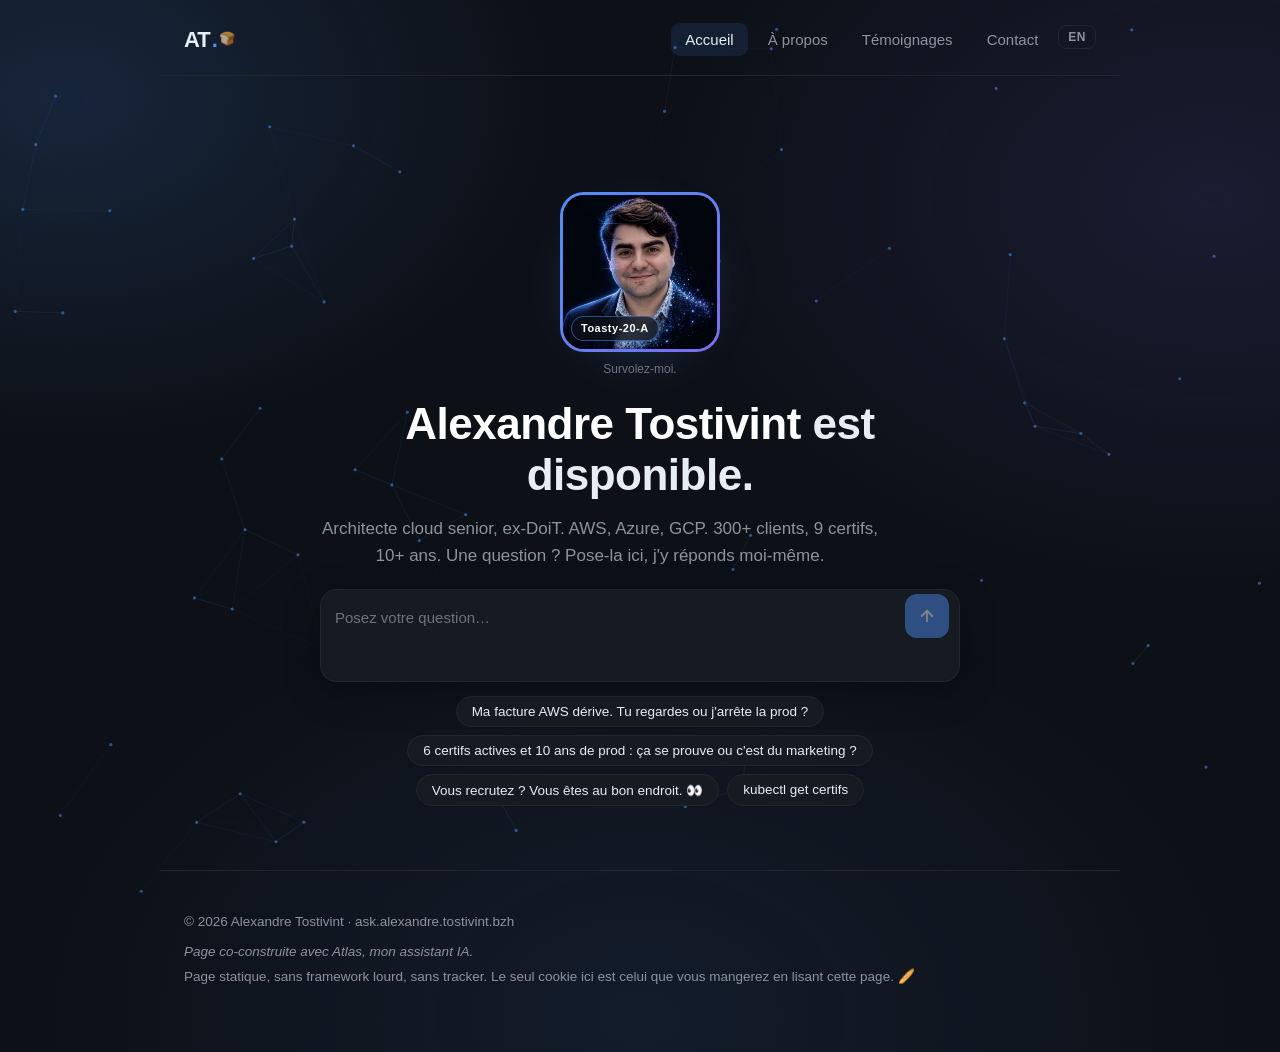
==== commit b3e051d2: "Parcours : carte fantome en tete de timeline - ajoute une carte en pointilles au-dessus de DoiT : le" ====
--- a/index.html
+++ b/index.html
@@ -132,6 +132,16 @@
       <div class="ab-main">
         <h3 class="section-label">Parcours</h3>
         <div class="ab-timeline" id="parcours">
+          <!-- Carte fantôme : le poste à venir -->
+          <div class="ab-role ab-role-ghost">
+            <div class="ab-card">
+              <div class="ab-role-head">
+                <span class="ab-role-title">Vous ?</span>
+                <span class="ab-role-period">À partir de maintenant</span>
+              </div>
+              <p class="ab-role-desc">La seule ligne de ce parcours que je n'ai pas encore écrite.</p>
+            </div>
+          </div>
           <!-- 1. DoiT International -->
           <div class="ab-role">
             <div class="ab-card">
--- a/styles.css
+++ b/styles.css
@@ -549,6 +549,28 @@
 }
 .ab-role:first-child::before { background: var(--accent); box-shadow: 0 0 0 4px rgba(79,143,247,.15); }
 .ab-role:last-child::before { border-color: var(--muted); }
+
+/* Ghost card: the open slot at the top of the timeline */
+.ab-role-ghost .ab-card {
+  background: transparent;
+  border-style: dashed;
+  border-color: rgba(79,143,247,.45);
+  padding: 16px 20px;
+}
+.ab-role-ghost .ab-role-desc { margin-top: 8px; }
+.ab-role-ghost:first-child::before {
+  background: var(--bg);
+  border: 2px dashed var(--accent);
+  box-shadow: none;
+}
+@media (prefers-reduced-motion: no-preference) {
+  .ab-role-ghost:first-child::before { animation: ab-ghost-pulse 2.8s ease-in-out infinite; }
+}
+@keyframes ab-ghost-pulse {
+  0%, 100% { box-shadow: 0 0 0 0 rgba(79,143,247,.30); }
+  50%      { box-shadow: 0 0 0 7px rgba(79,143,247,0); }
+}
+
 .ab-card {
   background: var(--card); border: 1px solid var(--border);
   border-radius: 14px; padding: 20px 22px;
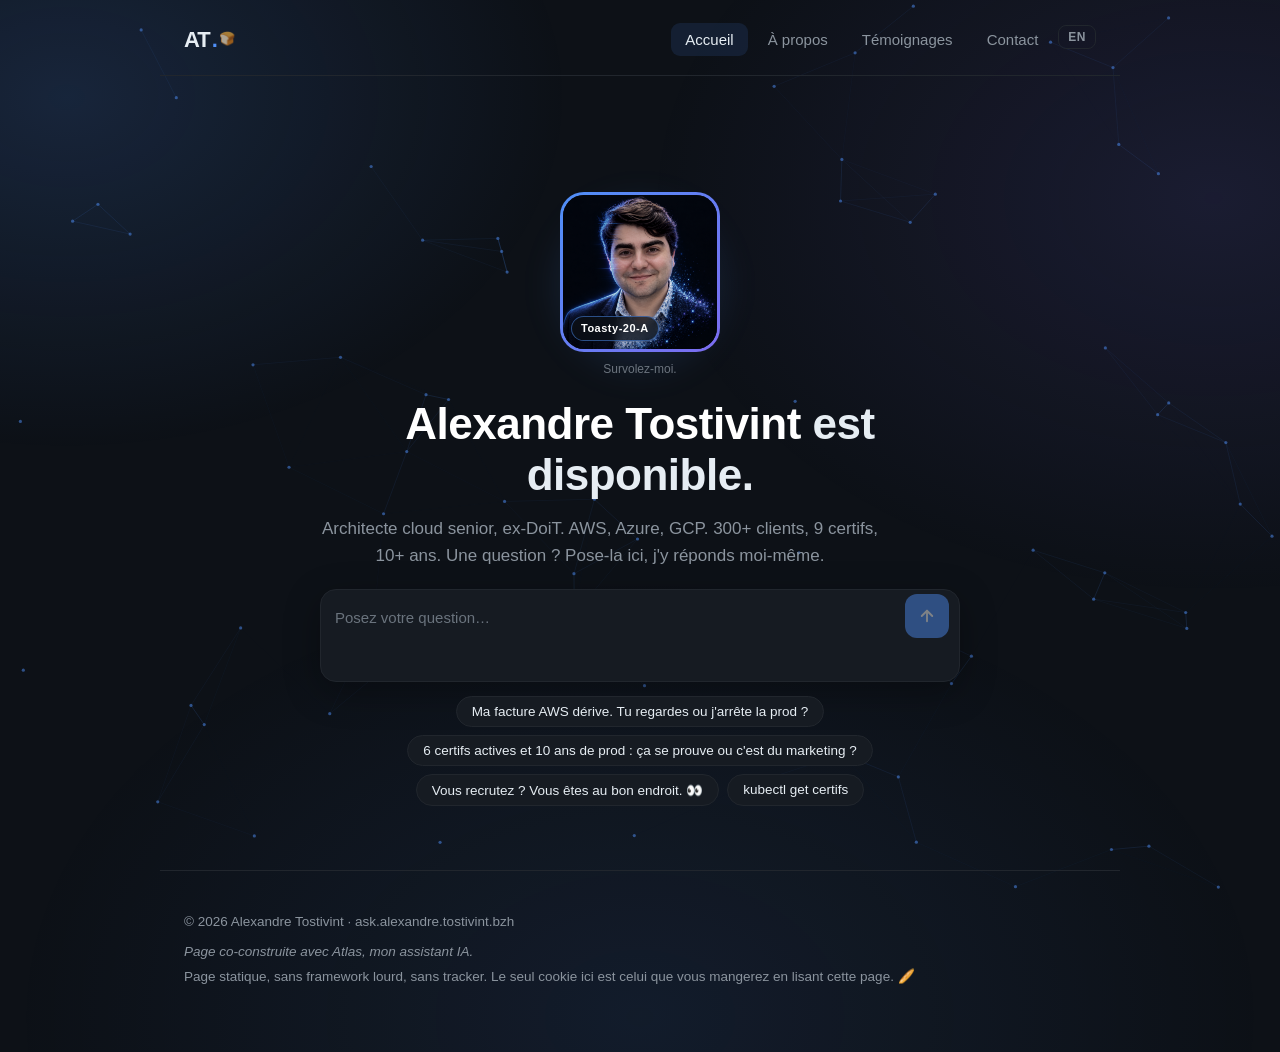
==== commit 24893d5d: "Redesign Contact: Chat dominant, Autres moyens + Contact direct, lien CV discret - Chat Crisp = seul" ====
--- a/index.html
+++ b/index.html
@@ -528,27 +528,47 @@
     <h2 class="view-title">Contact</h2>
     <p class="view-lead">Le plus simple : écrivez-moi. Le plus formel : LinkedIn ou un créneau en visio.</p>
 
-    <div class="grid">
+    <!-- Chat : action principale -->
+    <div class="contact-chat">
       <div class="card card-primary">
-        <h3>💬 Chat</h3>
+        <h3>Chat</h3>
         <p>Réponse sous quelques heures. Une question technique, une candidature, un projet&nbsp;?</p>
-        <p style="margin-top:14px"><button class="btn btn-primary" type="button" @click="openChatBtn()">Ouvrir le chat</button></p>
+        <p class="contact-card-actions"><button class="btn btn-primary" type="button" @click="openChatBtn()">Ouvrir le chat</button></p>
         <p class="q-warning" role="alert">
-          ⚠️ Le chat est bloqué par votre navigateur.
+          Le chat est bloqué par votre navigateur.
           <a href="https://www.linkedin.com/in/alexandretostivint/" target="_blank" rel="noopener">Passez par LinkedIn</a>.
         </p>
       </div>
-      <div class="card">
-        <h3>🔗 LinkedIn</h3>
-        <p>Le profil détaillé, les recommandations et les articles. Pour une première prise de contact formelle.</p>
-        <p style="margin-top:14px"><a class="btn btn-ghost" href="https://www.linkedin.com/in/alexandretostivint/" target="_blank" rel="noopener">Voir le profil</a></p>
-      </div>
-      <div class="card">
-        <h3>📅 Prendre RDV</h3>
-        <p>Un créneau en visio, sans aller-retour de mails. Mon calendrier est ouvert.</p>
-        <p style="margin-top:14px"><a class="btn btn-ghost" href="https://calendar.app.google/bvAn3Tc2iEFjc5uX7" target="_blank" rel="noopener">Réserver un créneau</a></p>
-      </div>
-    </div>
+    </div>
+
+    <!-- Autres moyens + Contact direct -->
+    <div class="contact-grid">
+      <div class="contact-group">
+        <h3 class="contact-group-title">Autres moyens</h3>
+        <a class="contact-row" href="https://www.linkedin.com/in/alexandretostivint/" target="_blank" rel="noopener">
+          <span class="contact-row-label">LinkedIn</span>
+          <span class="contact-row-desc">Profil, recommandations, articles.</span>
+        </a>
+        <a class="contact-row" href="https://calendar.app.google/bvAn3Tc2iEFjc5uX7" target="_blank" rel="noopener">
+          <span class="contact-row-label">Prendre RDV</span>
+          <span class="contact-row-desc">Créneau en visio, sans aller-retour.</span>
+        </a>
+      </div>
+      <div class="contact-group">
+        <h3 class="contact-group-title">Contact direct</h3>
+        <div class="contact-row">
+          <span class="contact-row-label">Email</span>
+          <a class="contact-row-value" href="mailto:alexandre@tostivint.bzh">alexandre@tostivint.bzh</a>
+        </div>
+        <div class="contact-row">
+          <span class="contact-row-label">XMPP</span>
+          <span class="contact-row-value" id="xmpp-addr">alexandre@tostivint.bzh</span>
+          <button class="contact-copy" type="button" data-copy="alexandre@tostivint.bzh" aria-label="Copier l'adresse XMPP">Copier</button>
+        </div>
+      </div>
+    </div>
+
+    <p class="contact-cv"><a href="https://cv.alexandre.tostivint.bzh" target="_blank" rel="noopener">Voir le CV complet</a></p>
   </section>
 
 </main>
--- a/styles.css
+++ b/styles.css
@@ -385,6 +385,53 @@
   border-color: rgba(79,143,247,.5);
   background: linear-gradient(135deg, rgba(79,143,247,.10), rgba(22,27,34,.6));
 }
+
+/* Contact: "Conversation first" layout */
+.contact-chat .card-primary { max-width: none; margin-bottom: 20px; }
+.contact-card-actions { margin-top: 14px; }
+.contact-grid {
+  display: grid; grid-template-columns: 1fr 1fr; gap: 20px;
+}
+.contact-group {
+  background: var(--card); border: 1px solid var(--border);
+  border-radius: 14px; padding: 18px 20px;
+}
+.contact-group-title {
+  font-size: 13px; text-transform: uppercase; letter-spacing: .8px;
+  color: var(--muted); margin-bottom: 12px; font-weight: 600;
+}
+.contact-row {
+  display: flex; align-items: baseline; gap: 10px; flex-wrap: wrap;
+  padding: 10px 0; border-bottom: 1px solid var(--border);
+  text-decoration: none; color: inherit;
+  transition: background .15s ease;
+}
+a.contact-row:hover { background: rgba(79,143,247,.06); border-radius: 8px; }
+a.contact-row:last-child, .contact-row:last-child { border-bottom: none; }
+.contact-row-label {
+  font-size: 14px; font-weight: 600; color: var(--text);
+  min-width: 60px;
+}
+.contact-row-desc {
+  font-size: 13.5px; color: var(--muted);
+}
+.contact-row-value {
+  font-size: 13.5px; color: var(--accent); word-break: break-all;
+}
+.contact-copy {
+  font-size: 12px; font-weight: 600; color: var(--accent);
+  background: rgba(79,143,247,.12); border: 1px solid rgba(79,143,247,.45);
+  border-radius: 6px; padding: 4px 10px; cursor: pointer;
+  font-family: inherit; white-space: nowrap;
+  transition: background .15s ease, color .15s ease;
+}
+.contact-copy:hover { background: rgba(79,143,247,.25); }
+.contact-copy.copied { color: var(--green); border-color: rgba(63,185,80,.45); background: rgba(63,185,80,.12); }
+.contact-cv {
+  margin-top: 20px; font-size: 14px;
+}
+.contact-cv a { color: var(--muted); text-decoration: underline; text-underline-offset: 3px; }
+.contact-cv a:hover { color: var(--text); }
 
 /* ---------- Footer ---------- */
 .footer { padding: 40px 24px 64px; color: var(--muted); font-size: 13.5px; border-top: 1px solid var(--border); margin-top: 24px; }
@@ -531,7 +578,12 @@
 .ab-cv-btn { flex-shrink: 0; white-space: nowrap; }
 
 /* Split: career (main) + sticky credentials rail */
-.ab-split { display: block; }
+.ab-split {
+  display: grid;
+  grid-template-columns: minmax(0, 1fr) 320px;
+  gap: 48px;
+  align-items: start;
+}
 .ab-main { min-width: 0; }
 
 /* Left: parcours timeline with rich cards */
@@ -560,7 +612,7 @@
 .ab-role-ghost .ab-role-desc { margin-top: 8px; }
 .ab-role-ghost:first-child::before {
   background: var(--bg);
-  border: 2px dashed var(--accent);
+  border: 2px solid rgba(79,143,247,.55);
   box-shadow: none;
 }
 @media (prefers-reduced-motion: no-preference) {
@@ -587,9 +639,8 @@
 /* Career sub-entries: missions/projects nested inside a role card */
 .ab-role-meta { font-size: 12px; color: var(--muted); font-weight: 400; }
 .ab-role-note { font-size: 12.5px; color: var(--muted); margin-top: 12px; line-height: 1.55; }
-.ab-missions { display: grid; grid-template-columns: repeat(2, minmax(0, 1fr)); gap: 12px; margin-top: 16px; }
+.ab-missions { display: grid; grid-template-columns: 1fr; gap: 12px; margin-top: 16px; }
 .ab-mission { background: var(--bg); border: 1px solid var(--border); border-radius: 10px; padding: 13px 15px; min-width: 0; }
-.ab-mission:last-child:nth-child(odd) { grid-column: 1 / -1; }
 .ab-mission-head { display: flex; justify-content: space-between; align-items: baseline; gap: 10px; flex-wrap: wrap; margin-bottom: 5px; }
 .ab-mission-client { font-size: 13px; font-weight: 700; line-height: 1.35; }
 .ab-mission-period { font-size: 11px; color: var(--muted); white-space: nowrap; }
@@ -599,13 +650,11 @@
 
 /* Right: credentials rail */
 .ab-rail {
-  display: grid;
-  grid-template-columns: repeat(3, minmax(0, 1fr));
+  display: flex;
+  flex-direction: column;
   gap: 26px;
-  margin-top: 52px;
-  padding-top: 36px;
-  border-top: 1px solid var(--border);
-  align-items: start;
+  position: sticky;
+  top: 88px;
 }
 .ab-rail-block { min-width: 0; }
 
@@ -694,10 +743,13 @@
    de base ne peut pas les surcharger. */
 @media (max-width: 720px) {
   .ab-main { min-width: 0; }
-  .ab-rail { grid-template-columns: 1fr; gap: 22px; }
+  .ab-split { grid-template-columns: 1fr; gap: 32px; }
+  .ab-rail { width: 100%; position: static; margin-top: 52px; padding-top: 36px; border-top: 1px solid var(--border); }
   .ab-stats { flex-direction: column; align-items: flex-start; gap: 16px; }
   .ab-stats-group { grid-template-columns: repeat(2, minmax(0, 1fr)); gap: 18px; }
   .ab-hist-grid { grid-template-columns: 1fr; }
   .ab-missions { grid-template-columns: 1fr; gap: 10px; }
   .ab-timeline { padding-left: 24px; }
-}
+  /* Contact: single column on mobile */
+  .contact-grid { grid-template-columns: 1fr; gap: 14px; }
+}
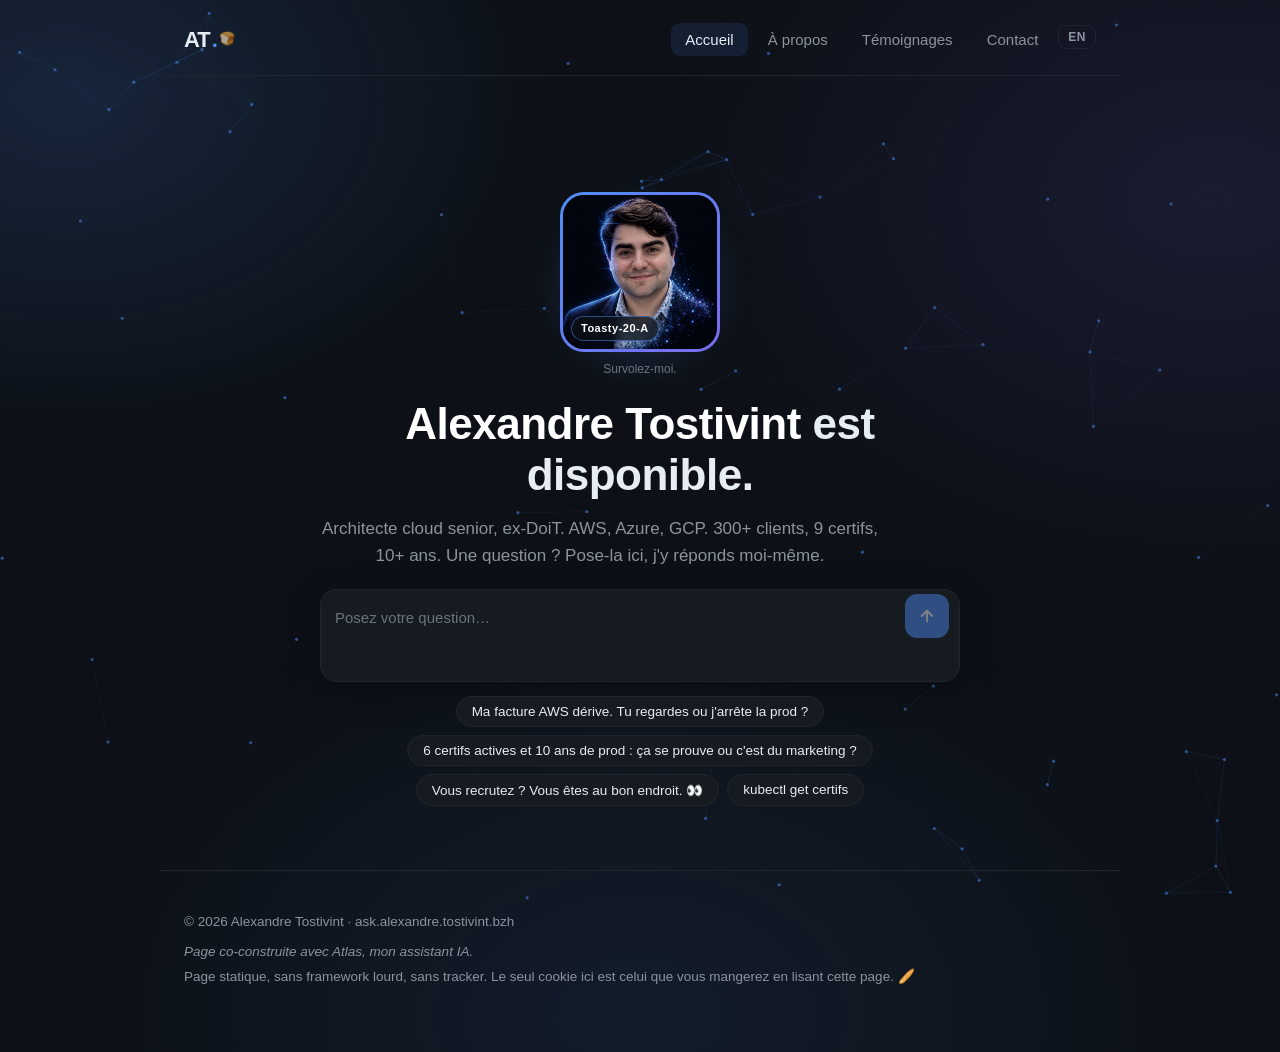
==== commit 78bf9006: "Contact: annuaire editorial + box Crisp (option A)" ====
--- a/index.html
+++ b/index.html
@@ -526,45 +526,39 @@
            x-transition:leave="fade-out" x-transition:leave-start="fade-up-end" x-transition:leave-end="fade-out-end">
 
     <h2 class="view-title">Contact</h2>
-    <p class="view-lead">Le plus simple : écrivez-moi. Le plus formel : LinkedIn ou un créneau en visio.</p>
-
-    <!-- Chat : action principale -->
-    <div class="contact-chat">
-      <div class="card card-primary">
-        <h3>Chat</h3>
-        <p>Réponse sous quelques heures. Une question technique, une candidature, un projet&nbsp;?</p>
+    <p class="view-lead">Le plus simple : écrivez-moi directement. Le plus formel : LinkedIn ou un créneau en visio.</p>
+
+    <!-- Box Crisp : action principale -->
+    <div class="crisp-box">
+      <div class="crisp-box-inner">
+        <h3 class="crisp-box-title">Chat</h3>
+        <p class="crisp-box-desc">Une question technique, une candidature, un projet&nbsp;? Réponse sous quelques heures.</p>
         <p class="contact-card-actions"><button class="btn btn-primary" type="button" @click="openChatBtn()">Ouvrir le chat</button></p>
-        <p class="q-warning" role="alert">
-          Le chat est bloqué par votre navigateur.
-          <a href="https://www.linkedin.com/in/alexandretostivint/" target="_blank" rel="noopener">Passez par LinkedIn</a>.
-        </p>
-      </div>
-    </div>
-
-    <!-- Autres moyens + Contact direct -->
-    <div class="contact-grid">
-      <div class="contact-group">
-        <h3 class="contact-group-title">Autres moyens</h3>
-        <a class="contact-row" href="https://www.linkedin.com/in/alexandretostivint/" target="_blank" rel="noopener">
-          <span class="contact-row-label">LinkedIn</span>
-          <span class="contact-row-desc">Profil, recommandations, articles.</span>
-        </a>
-        <a class="contact-row" href="https://calendar.app.google/bvAn3Tc2iEFjc5uX7" target="_blank" rel="noopener">
-          <span class="contact-row-label">Prendre RDV</span>
-          <span class="contact-row-desc">Créneau en visio, sans aller-retour.</span>
-        </a>
-      </div>
-      <div class="contact-group">
-        <h3 class="contact-group-title">Contact direct</h3>
-        <div class="contact-row">
-          <span class="contact-row-label">Email</span>
-          <a class="contact-row-value" href="mailto:alexandre@tostivint.bzh">alexandre@tostivint.bzh</a>
-        </div>
-        <div class="contact-row">
-          <span class="contact-row-label">XMPP</span>
-          <span class="contact-row-value" id="xmpp-addr">alexandre@tostivint.bzh</span>
-          <button class="contact-copy" type="button" data-copy="alexandre@tostivint.bzh" aria-label="Copier l'adresse XMPP">Copier</button>
-        </div>
+      </div>
+      <p class="q-warning" role="alert">
+        Le chat est bloqué par votre navigateur.
+        <a href="https://www.linkedin.com/in/alexandretostivint/" target="_blank" rel="noopener">Passez par LinkedIn</a>.
+      </p>
+    </div>
+
+    <!-- Autres canaux -->
+    <div class="contact-channels">
+      <a class="contact-row" href="https://www.linkedin.com/in/alexandretostivint/" target="_blank" rel="noopener">
+        <span class="contact-row-label">LinkedIn</span>
+        <span class="contact-row-desc">Profil, recommandations, articles.</span>
+      </a>
+      <a class="contact-row" href="https://calendar.app.google/bvAn3Tc2iEFjc5uX7" target="_blank" rel="noopener">
+        <span class="contact-row-label">Prendre RDV</span>
+        <span class="contact-row-desc">Créneau en visio, sans aller-retour.</span>
+      </a>
+      <div class="contact-row">
+        <span class="contact-row-label">Email</span>
+        <a class="contact-row-value" href="mailto:alexandre@tostivint.bzh">alexandre@tostivint.bzh</a>
+      </div>
+      <div class="contact-row">
+        <span class="contact-row-label">XMPP</span>
+        <span class="contact-row-value" id="xmpp-addr">alexandre@tostivint.bzh</span>
+        <button class="contact-copy" type="button" data-copy="alexandre@tostivint.bzh" aria-label="Copier l'adresse XMPP">Copier</button>
       </div>
     </div>
 
--- a/styles.css
+++ b/styles.css
@@ -373,62 +373,80 @@
 .model-name { font-size: 24px; letter-spacing: -.5px; margin-bottom: 6px; }
 
 
-/* ---------- Contact ---------- */
-.grid { display: grid; grid-template-columns: repeat(auto-fit, minmax(240px, 1fr)); gap: 16px; }
-.card {
-  background: var(--card); border: 1px solid var(--border);
-  border-radius: 14px; padding: 22px;
-}
-.card h3 { font-size: 17px; margin-bottom: 8px; }
-.card p { color: var(--muted); font-size: 14.5px; }
-.card-primary {
-  border-color: rgba(79,143,247,.5);
-  background: linear-gradient(135deg, rgba(79,143,247,.10), rgba(22,27,34,.6));
-}
-
-/* Contact: "Conversation first" layout */
-.contact-chat .card-primary { max-width: none; margin-bottom: 20px; }
-.contact-card-actions { margin-top: 14px; }
-.contact-grid {
-  display: grid; grid-template-columns: 1fr 1fr; gap: 20px;
-}
-.contact-group {
-  background: var(--card); border: 1px solid var(--border);
-  border-radius: 14px; padding: 18px 20px;
-}
-.contact-group-title {
-  font-size: 13px; text-transform: uppercase; letter-spacing: .8px;
-  color: var(--muted); margin-bottom: 12px; font-weight: 600;
+/* ---------- Contact: editorial directory ---------- */
+/* Crisp box — visually dominant, single accent point */
+.crisp-box {
+  background: var(--card);
+  border: 1px solid rgba(79,143,247,.35);
+  border-radius: 14px;
+  padding: 24px 28px;
+  margin-bottom: 28px;
+}
+.crisp-box-title {
+  font-size: 18px;
+  font-weight: 700;
+  margin-bottom: 6px;
+}
+.crisp-box-desc {
+  font-size: 14.5px;
+  color: var(--muted);
+  line-height: 1.55;
+}
+.contact-card-actions { margin-top: 16px; }
+.crisp-box .q-warning { margin-top: 10px; }
+
+/* Channel list — clean vertical stack, no group boxes */
+.contact-channels {
+  display: flex;
+  flex-direction: column;
 }
 .contact-row {
-  display: flex; align-items: baseline; gap: 10px; flex-wrap: wrap;
-  padding: 10px 0; border-bottom: 1px solid var(--border);
-  text-decoration: none; color: inherit;
+  display: flex;
+  align-items: baseline;
+  gap: 10px;
+  flex-wrap: wrap;
+  padding: 12px 0;
+  border-bottom: 1px solid var(--border);
+  text-decoration: none;
+  color: inherit;
   transition: background .15s ease;
 }
 a.contact-row:hover { background: rgba(79,143,247,.06); border-radius: 8px; }
 a.contact-row:last-child, .contact-row:last-child { border-bottom: none; }
 .contact-row-label {
-  font-size: 14px; font-weight: 600; color: var(--text);
+  font-size: 14px;
+  font-weight: 600;
+  color: var(--text);
   min-width: 60px;
 }
 .contact-row-desc {
-  font-size: 13.5px; color: var(--muted);
+  font-size: 13.5px;
+  color: var(--muted);
 }
 .contact-row-value {
-  font-size: 13.5px; color: var(--accent); word-break: break-all;
+  font-size: 13.5px;
+  color: var(--accent);
+  word-break: break-all;
 }
 .contact-copy {
-  font-size: 12px; font-weight: 600; color: var(--accent);
-  background: rgba(79,143,247,.12); border: 1px solid rgba(79,143,247,.45);
-  border-radius: 6px; padding: 4px 10px; cursor: pointer;
-  font-family: inherit; white-space: nowrap;
+  font-size: 12px;
+  font-weight: 600;
+  color: var(--accent);
+  background: rgba(79,143,247,.12);
+  border: 1px solid rgba(79,143,247,.45);
+  border-radius: 6px;
+  padding: 4px 10px;
+  cursor: pointer;
+  font-family: inherit;
+  white-space: nowrap;
+  min-height: 32px;
   transition: background .15s ease, color .15s ease;
 }
 .contact-copy:hover { background: rgba(79,143,247,.25); }
 .contact-copy.copied { color: var(--green); border-color: rgba(63,185,80,.45); background: rgba(63,185,80,.12); }
 .contact-cv {
-  margin-top: 20px; font-size: 14px;
+  margin-top: 24px;
+  font-size: 14px;
 }
 .contact-cv a { color: var(--muted); text-decoration: underline; text-underline-offset: 3px; }
 .contact-cv a:hover { color: var(--text); }
@@ -750,6 +768,5 @@
   .ab-hist-grid { grid-template-columns: 1fr; }
   .ab-missions { grid-template-columns: 1fr; gap: 10px; }
   .ab-timeline { padding-left: 24px; }
-  /* Contact: single column on mobile */
-  .contact-grid { grid-template-columns: 1fr; gap: 14px; }
-}
+  /* Contact: already single column via flexbox — no override needed */
+}
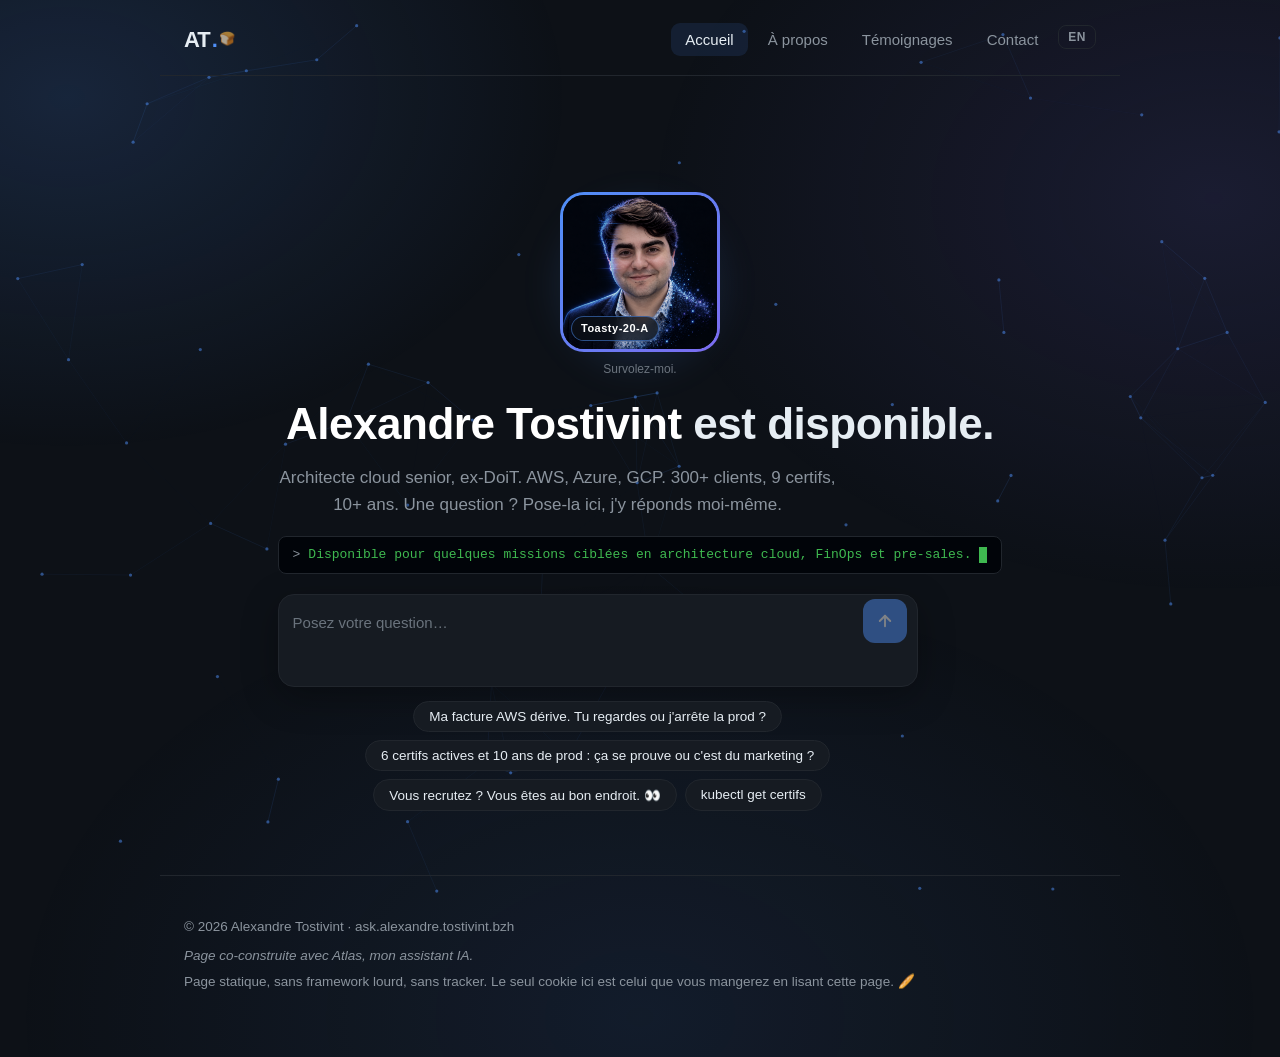
==== commit 63b8f8ed: "Hero: bandeau terminal de disponibilité FR/EN Bandeau terminal discret sous le sous-titre du hero, s" ====
--- a/index.html
+++ b/index.html
@@ -66,6 +66,12 @@
       <div class="hero-id">
         <h1><span class="grad">Alexandre Tostivint</span> est disponible.</h1>
         <p class="sub">Architecte cloud senior, ex-DoiT. AWS, Azure, GCP. 300+ clients, 9 certifs, 10+ ans. Une question ? Pose-la ici, j'y réponds moi-même.</p>
+
+        <div class="availability-banner" role="note" aria-label="Disponibilité">
+          <span class="ab-prompt" aria-hidden="true">&gt;</span>
+          <span class="ab-text">Disponible pour quelques missions ciblées en architecture cloud, FinOps et pre-sales.</span>
+          <span class="ab-cursor" aria-hidden="true"></span>
+        </div>
 
         <div class="prompt-box">
           <div class="input-row">
--- a/styles.css
+++ b/styles.css
@@ -515,6 +515,59 @@
 .terminal-out .t-prompt { color: var(--green); font-weight: 700; display: block; }
 .terminal-out .t-line { display: block; white-space: pre; }
 
+/* ---------- Availability terminal banner ---------- */
+.availability-banner {
+  display: inline-flex;
+  align-items: center;
+  gap: 8px;
+  background: #010409;
+  border: 1px solid var(--border);
+  border-radius: 8px;
+  padding: 8px 14px;
+  margin-top: 18px;
+  font-family: ui-monospace, SFMono-Regular, Menlo, Consolas, monospace;
+  font-size: 13px;
+  line-height: 1.5;
+  color: var(--green);
+  max-width: 100%;
+}
+.ab-prompt {
+  color: var(--muted);
+  flex-shrink: 0;
+  user-select: none;
+}
+.ab-text {
+  white-space: nowrap;
+  overflow: hidden;
+  text-overflow: ellipsis;
+}
+.ab-cursor {
+  display: inline-block;
+  width: 8px;
+  height: 16px;
+  background: var(--green);
+  flex-shrink: 0;
+  animation: blink-cursor 1s step-end infinite;
+}
+@keyframes blink-cursor {
+  0%, 100% { opacity: 1; }
+  50%      { opacity: 0; }
+}
+
+@media (max-width: 720px) {
+  .availability-banner {
+    font-size: 11.5px;
+    padding: 7px 11px;
+  }
+  .ab-text {
+    white-space: normal;
+  }
+}
+
+@media (prefers-reduced-motion: reduce) {
+  .ab-cursor { animation: none; }
+}
+
 /* ---------- Attribut hidden ---------- */
 /* Un `display` déclaré en CSS écrase l'attribut hidden : sans cette règle,
    #terminal-out (display:block) s'affichait en barre noire vide sous le champ. */
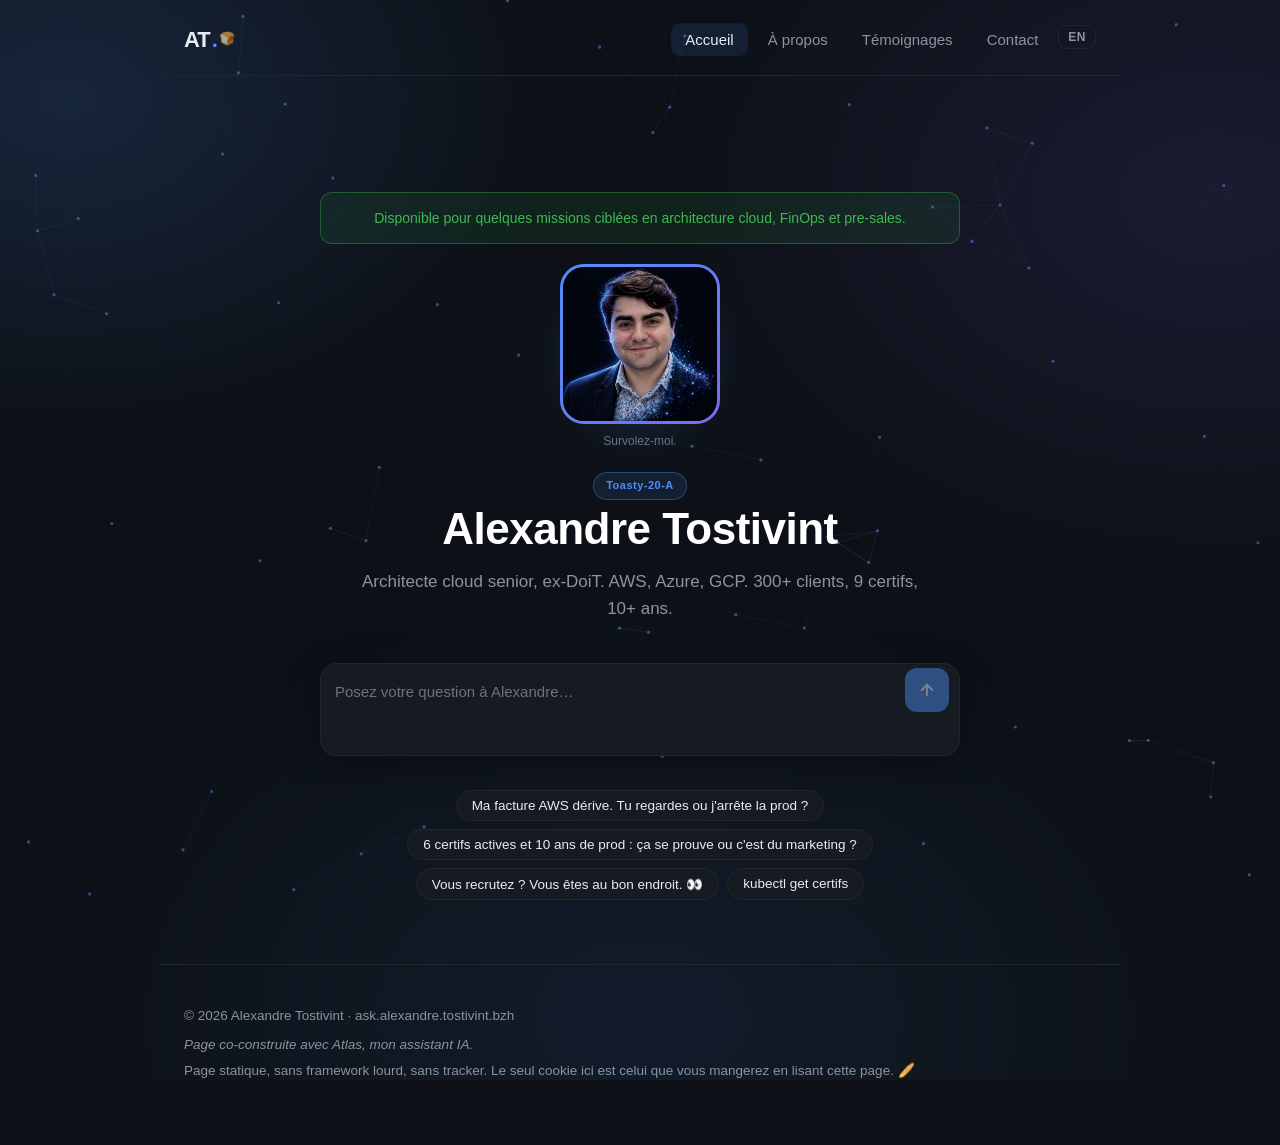
==== commit e66cf5aa: "Refonte accueil : bandeau annonce, persona en badge, suppression terminal easter egg - Hiérarchie ré" ====
--- a/index.html
+++ b/index.html
@@ -52,58 +52,60 @@
            x-transition:leave="fade-out" x-transition:leave-start="fade-up-end" x-transition:leave-end="fade-out-end">
 
     <div class="hero">
+
+      <!-- Bandeau disponibilité -->
+      <div class="availability-banner" role="note" aria-label="Disponibilité">
+        <span class="ab-text">Disponible pour quelques missions ciblées en architecture cloud, FinOps et pre-sales.</span>
+      </div>
+
+      <!-- Identité / Profil -->
       <div class="portrait">
         <div class="portrait-frame" id="portrait-frame">
           <div class="portrait-inner">
             <img id="img-real" src="alexandre-coucou-aligne.jpg" alt="Alexandre Tostivint au naturel, en train de faire coucou" width="600" height="600" style="display:none">
             <img id="img-ai" src="avatar-ai.png" alt="Avatar généré par IA du modèle Toasty-20-A" width="600" height="600" style="display:none">
-            <span class="portrait-model" aria-hidden="true">Toasty-20-A</span>
           </div>
         </div>
         <p class="portrait-hint is-hidden" id="portrait-hint"></p>
       </div>
 
       <div class="hero-id">
-        <h1><span class="grad">Alexandre Tostivint</span> est disponible.</h1>
-        <p class="sub">Architecte cloud senior, ex-DoiT. AWS, Azure, GCP. 300+ clients, 9 certifs, 10+ ans. Une question ? Pose-la ici, j'y réponds moi-même.</p>
-
-        <div class="availability-banner" role="note" aria-label="Disponibilité">
-          <span class="ab-prompt" aria-hidden="true">&gt;</span>
-          <span class="ab-text">Disponible pour quelques missions ciblées en architecture cloud, FinOps et pre-sales.</span>
-          <span class="ab-cursor" aria-hidden="true"></span>
-        </div>
-
-        <div class="prompt-box">
-          <div class="input-row">
-            <textarea id="q-input" x-ref="qInput" x-model="input" rows="1"
-                      aria-label="Votre question"
-                      @keydown.enter.prevent="!$event.shiftKey && submit('qInput')"
-                      placeholder="Posez votre question…"></textarea>
-            <!-- Icône flèche : Feather "arrow-up" (MIT), rendue inline pour éviter une dépendance -->
-            <button class="btn-send" :class="{ 'is-empty': !input.trim() }" type="button"
-                    @click="submit('qInput')" aria-label="Envoyer la question">
-              <svg width="18" height="18" viewBox="0 0 24 24" fill="none"
-                   stroke="currentColor" stroke-width="2.5" stroke-linecap="round" stroke-linejoin="round" aria-hidden="true">
-                <line x1="12" y1="19" x2="12" y2="5"></line>
-                <polyline points="5 12 12 5 19 12"></polyline>
-              </svg>
-            </button>
-          </div>
-          <p class="sent-confirm" aria-live="polite"></p>
-          <button id="route-hint" class="route-hint" type="button" role="status" aria-live="polite"></button>
-          <pre id="terminal-out" class="terminal-out" role="log" aria-live="polite" hidden></pre>
-          <p class="q-warning" role="alert">
-            ⚠️ Notre outil de chat est bloqué par votre navigateur.
-            <a href="https://www.linkedin.com/in/alexandretostivint/" target="_blank" rel="noopener">Passez par LinkedIn</a>.
-          </p>
-        </div>
-
-        <div class="suggestions" role="group" aria-label="Suggestions de questions">
-          <template x-for="s in suggestions" :key="s">
-            <button class="suggestion" type="button" @click="useSuggestion(s)" x-text="s"></button>
-          </template>
-        </div>
-      </div>
+        <span class="model-badge" aria-label="Modèle">Toasty-20-A</span>
+        <h1><span class="grad">Alexandre Tostivint</span></h1>
+        <p class="sub">Architecte cloud senior, ex-DoiT. AWS, Azure, GCP. 300+ clients, 9 certifs, 10+ ans.</p>
+      </div>
+
+      <!-- Zone de question -->
+      <div class="prompt-box">
+        <div class="input-row">
+          <textarea id="q-input" x-ref="qInput" x-model="input" rows="1"
+                    aria-label="Votre question"
+                    @keydown.enter.prevent="!$event.shiftKey && submit('qInput')"
+                    placeholder="Posez votre question à Alexandre…"></textarea>
+          <!-- Icône flèche : Feather "arrow-up" (MIT), rendue inline pour éviter une dépendance -->
+          <button class="btn-send" :class="{ 'is-empty': !input.trim() }" type="button"
+                  @click="submit('qInput')" aria-label="Envoyer la question">
+            <svg width="18" height="18" viewBox="0 0 24 24" fill="none"
+                 stroke="currentColor" stroke-width="2.5" stroke-linecap="round" stroke-linejoin="round" aria-hidden="true">
+              <line x1="12" y1="19" x2="12" y2="5"></line>
+              <polyline points="5 12 12 5 19 12"></polyline>
+            </svg>
+          </button>
+        </div>
+        <p class="sent-confirm" aria-live="polite"></p>
+        <button id="route-hint" class="route-hint" type="button" role="status" aria-live="polite"></button>
+        <p class="q-warning" role="alert">
+          ⚠️ Notre outil de chat est bloqué par votre navigateur.
+          <a href="https://www.linkedin.com/in/alexandretostivint/" target="_blank" rel="noopener">Passez par LinkedIn</a>.
+        </p>
+      </div>
+
+      <div class="suggestions" role="group" aria-label="Suggestions de questions">
+        <template x-for="s in suggestions" :key="s">
+          <button class="suggestion" type="button" @click="useSuggestion(s)" x-text="s"></button>
+        </template>
+      </div>
+
     </div>
   </section>
 
--- a/styles.css
+++ b/styles.css
@@ -203,17 +203,6 @@
 .portrait-hint.is-hidden { opacity: 0; }
 /* Photo réelle affichée en direct (fallback si l'avatar IA ne charge pas) */
 #img-real.is-visible { opacity: 1; transform: scale(1); }
-.portrait-model {
-  position: absolute; left: 8px; bottom: 8px; z-index: 2;
-  font-size: 11px; letter-spacing: .5px; font-weight: 700;
-  color: #fff; background: rgba(13,17,23,.72);
-  border: 1px solid rgba(79,143,247,.5);
-  padding: 3px 9px; border-radius: 999px;
-  backdrop-filter: blur(4px);
-  pointer-events: none;
-  transition: opacity .3s ease;
-}
-.portrait-inner:hover .portrait-model { opacity: 0; }
 
 /* ---------- Prompt box (style ChatGPT) ---------- */
 .prompt-box {
@@ -463,7 +452,7 @@
   border-radius: 6px;
 }
 
-/* ---------- Extras : pastille de routage + terminal ---------- */
+/* ---------- Extras : pastille de routage ---------- */
 .route-hint {
   display: block;
   margin: 14px auto 0;
@@ -497,80 +486,45 @@
 }
 .flash { animation: flash-highlight 1.8s ease-out; }
 
-.terminal-out {
-  display: block;
-  margin: 14px auto 0;
-  padding: 14px 16px;
-  max-width: 100%;
-  overflow-x: auto;
-  border: 1px solid var(--border);
-  border-radius: 10px;
-  background: #010409;
-  color: var(--text);
-  font-family: ui-monospace, SFMono-Regular, Menlo, Consolas, monospace;
-  font-size: .82rem;
-  line-height: 1.55;
-  text-align: left;
-}
-.terminal-out .t-prompt { color: var(--green); font-weight: 700; display: block; }
-.terminal-out .t-line { display: block; white-space: pre; }
-
-/* ---------- Availability terminal banner ---------- */
+/* ---------- Availability banner ---------- */
 .availability-banner {
-  display: inline-flex;
-  align-items: center;
-  gap: 8px;
-  background: #010409;
-  border: 1px solid var(--border);
-  border-radius: 8px;
-  padding: 8px 14px;
-  margin-top: 18px;
-  font-family: ui-monospace, SFMono-Regular, Menlo, Consolas, monospace;
-  font-size: 13px;
+  background: color-mix(in srgb, var(--green) 10%, transparent);
+  border: 1px solid rgba(63,185,80,.35);
+  border-radius: 12px;
+  padding: 12px 24px;
+  width: 100%;
+  text-align: center;
+}
+.ab-text {
+  font-size: 14px;
   line-height: 1.5;
   color: var(--green);
-  max-width: 100%;
-}
-.ab-prompt {
-  color: var(--muted);
-  flex-shrink: 0;
-  user-select: none;
-}
-.ab-text {
-  white-space: nowrap;
-  overflow: hidden;
-  text-overflow: ellipsis;
-}
-.ab-cursor {
+}
+
+/* Model badge */
+.model-badge {
   display: inline-block;
-  width: 8px;
-  height: 16px;
-  background: var(--green);
-  flex-shrink: 0;
-  animation: blink-cursor 1s step-end infinite;
-}
-@keyframes blink-cursor {
-  0%, 100% { opacity: 1; }
-  50%      { opacity: 0; }
+  font-size: 11px;
+  font-weight: 700;
+  letter-spacing: .5px;
+  color: var(--accent);
+  background: rgba(79,143,247,.12);
+  border: 1px solid rgba(79,143,247,.35);
+  padding: 4px 12px;
+  border-radius: 999px;
+  margin-bottom: 4px;
 }
 
 @media (max-width: 720px) {
   .availability-banner {
-    font-size: 11.5px;
-    padding: 7px 11px;
+    padding: 10px 16px;
   }
   .ab-text {
-    white-space: normal;
+    font-size: 13px;
   }
 }
 
-@media (prefers-reduced-motion: reduce) {
-  .ab-cursor { animation: none; }
-}
-
 /* ---------- Attribut hidden ---------- */
-/* Un `display` déclaré en CSS écrase l'attribut hidden : sans cette règle,
-   #terminal-out (display:block) s'affichait en barre noire vide sous le champ. */
 [hidden] { display: none !important; }
 
 /* ---------- Cloak ---------- */
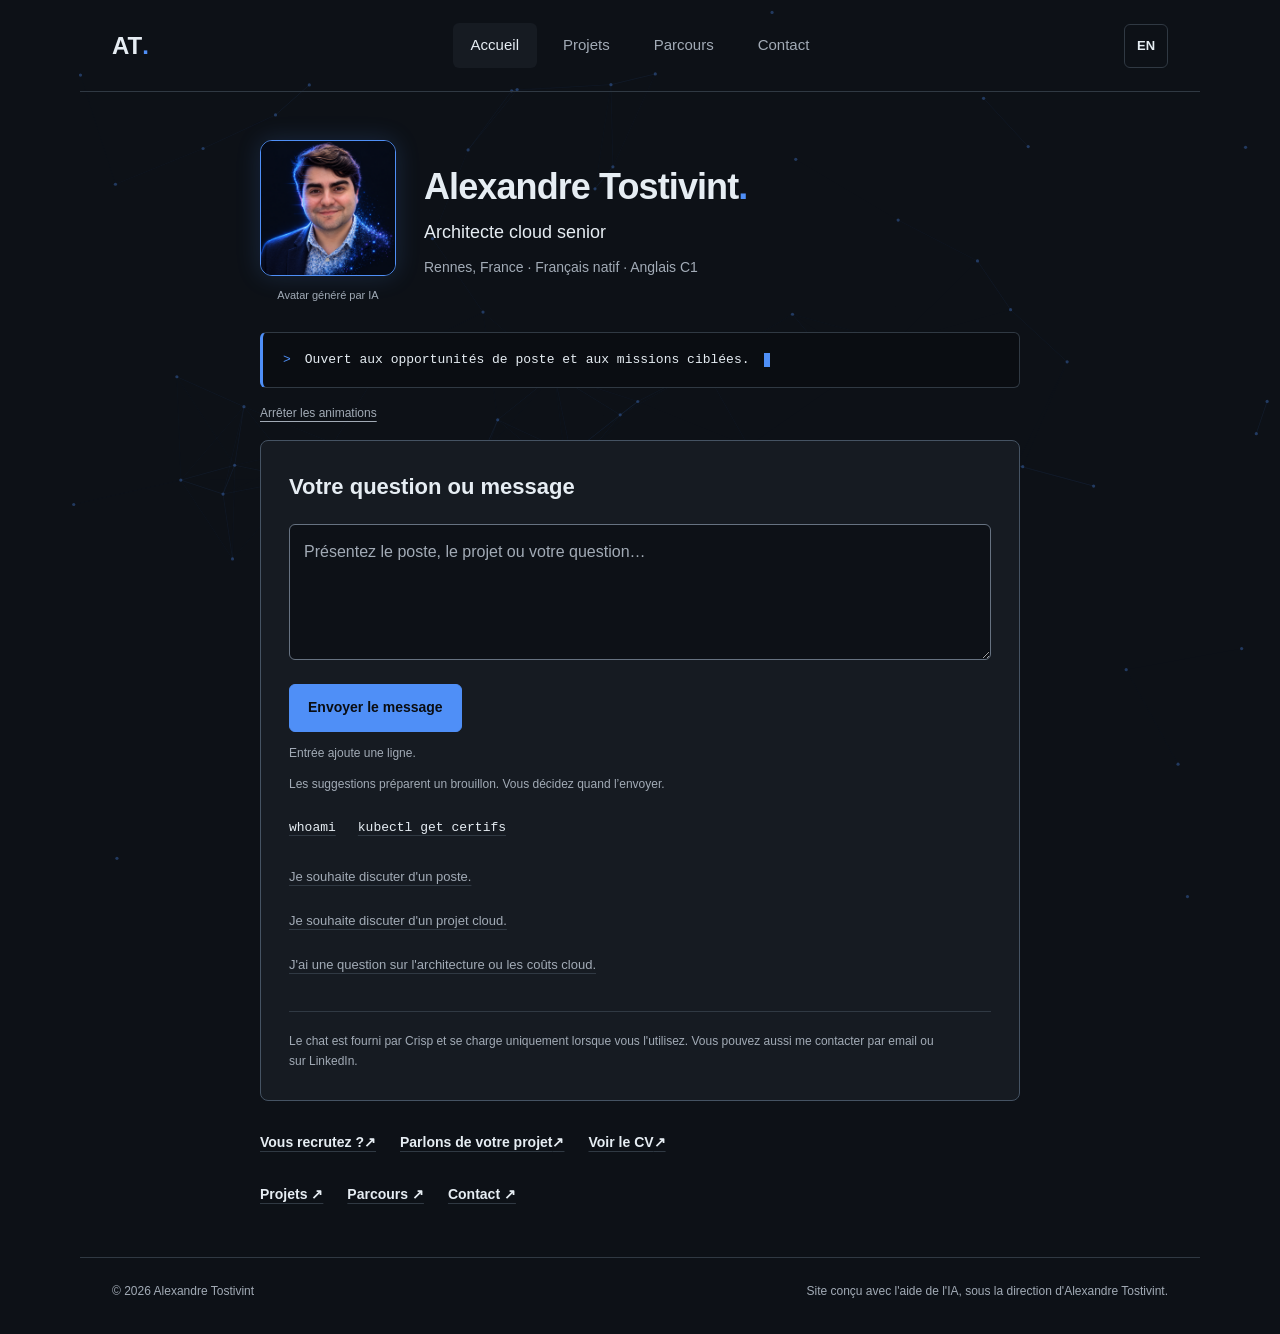
==== commit 6e407148: "Archive local portfolio portal work" ====
--- a/index.html
+++ b/index.html
@@ -1,160 +1,138 @@
 <!DOCTYPE html>
 <html lang="fr">
 <head>
-<meta charset="utf-8">
-<meta name="viewport" content="width=device-width, initial-scale=1">
-<meta name="color-scheme" content="dark">
-<meta name="theme-color" content="#0d1117">
-<title>Alexandre Tostivint, Senior Cloud Architect</title>
-<meta name="description" content="Senior Cloud Architect AWS/Azure/GCP, ex-DoiT. 10+ ans en IT, 300+ clients, FinOps, Well-Architected, pre-sales. Posez vos questions, je réponds vraiment.">
-<meta property="og:title" content="Alexandre Tostivint, architecte cloud senior">
-<meta property="og:description" content="Senior Cloud Architect AWS/Azure/GCP, ex-DoiT. 10+ ans en IT, 300+ clients, FinOps, Well-Architected, pre-sales. Posez vos questions, je réponds vraiment.">
-<meta property="og:type" content="website">
-<meta property="og:url" content="https://ask.alexandre.tostivint.bzh/">
-<meta property="og:image" content="https://ask.alexandre.tostivint.bzh/og-image.png">
-<meta property="og:image:width" content="1200">
-<meta property="og:image:height" content="630">
-<meta property="og:image:alt" content="Alexandre Tostivint, architecte cloud senior, Toasty-20-A">
-<meta property="og:locale" content="fr_FR">
-<meta name="twitter:card" content="summary_large_image">
-<link rel="icon" href="data:image/svg+xml,<svg xmlns='http://www.w3.org/2000/svg' viewBox='0 0 100 100'><text y='.9em' font-size='90'>🥖</text></svg>">
-<link rel="preconnect" href="https://client.crisp.chat" crossorigin>
-<link rel="preconnect" href="https://calendar.app.google" crossorigin>
-<link rel="alternate" hreflang="fr" href="https://ask.alexandre.tostivint.bzh/">
-<link rel="alternate" hreflang="en" href="https://ask.alexandre.tostivint.bzh/en/">
-<link rel="alternate" hreflang="x-default" href="https://ask.alexandre.tostivint.bzh/">
-<link rel="stylesheet" href="styles.css">
-<script src="app.js"></script>
-<script src="bg-network.js" defer></script>
-<script src="vendor/alpine.min.js" defer></script>
+  <meta charset="utf-8">
+  <meta name="viewport" content="width=device-width, initial-scale=1">
+  <meta name="color-scheme" content="dark">
+  <meta name="theme-color" content="#0d1117">
+  <title>Alexandre Tostivint, Architecte cloud senior</title>
+  <meta name="description" content="Architecture, gouvernance et FinOps sur AWS, Azure et GCP. Une expérience construite chez DoiT et Cloudreach, au contact des équipes techniques et de leurs enjeux métier.">
+  <meta property="og:title" content="Alexandre Tostivint, Architecte cloud senior">
+  <meta property="og:description" content="Architecture, gouvernance et FinOps sur AWS, Azure et GCP. Une expérience construite chez DoiT et Cloudreach, au contact des équipes techniques et de leurs enjeux métier.">
+  <meta property="og:type" content="website">
+  <meta property="og:url" content="https://ask.alexandre.tostivint.bzh/">
+  <meta property="og:image" content="https://ask.alexandre.tostivint.bzh/alexandre-portrait-a.jpg">
+  <meta property="og:image:width" content="600">
+  <meta property="og:image:height" content="600">
+  <meta property="og:image:alt" content="Alexandre Tostivint">
+  <meta property="og:locale" content="fr_FR">
+  <meta property="og:locale:alternate" content="en_GB">
+  <meta name="twitter:card" content="summary">
+  <link rel="icon" href="data:image/svg+xml,%3Csvg xmlns='http://www.w3.org/2000/svg' viewBox='0 0 100 100'%3E%3Crect width='100' height='100' rx='20' fill='%230d1117'/%3E%3Ctext x='50' y='66' text-anchor='middle' font-family='sans-serif' font-size='46' font-weight='700' fill='%234f8ff7'%3EAT%3C/text%3E%3C/svg%3E">
+  <link rel="canonical" href="https://ask.alexandre.tostivint.bzh/">
+  <link rel="alternate" hreflang="fr" href="https://ask.alexandre.tostivint.bzh/">
+  <link rel="alternate" hreflang="en" href="https://ask.alexandre.tostivint.bzh/en/">
+  <link rel="alternate" hreflang="x-default" href="https://ask.alexandre.tostivint.bzh/">
+  <link rel="stylesheet" href="styles.css?v=20261002-portal">
+  <script src="app.js?v=20261002-portal" defer></script>
+  <script src="bg-network.js?v=20261002-portal" defer></script>
+  <script src="vendor/alpine.min.js" defer></script>
 </head>
-<body x-data="portfolio()" x-init="init()" :class="'view-' + view">
+<body x-data="portfolio()" :class="{'motion-paused': animationsPaused}">
+  <canvas id="bg-network" aria-hidden="true"></canvas>
+  <a class="skip-link" href="#main-content">Aller au contenu</a>
+  <header class="site-header wrap">
+    <a class="brand" href="#home" aria-label="Alexandre Tostivint">AT<span aria-hidden="true">.</span></a>
+    <nav aria-label="Navigation principale"><ul class="nav-links"><li><a href="#home" :aria-current="view === 'home' ? 'page' : null">Accueil</a></li><li><a href="#projects" :aria-current="view === 'projects' ? 'page' : null">Projets</a></li><li><a href="#about" :aria-current="view === 'about' ? 'page' : null">Parcours</a></li><li><a href="#contact" :aria-current="view === 'contact' ? 'page' : null">Contact</a></li></ul></nav>
+    <a class="lang-link" href="en/" :href="languageHref()" lang="en" hreflang="en" aria-label="Switch to English">EN</a>
+  </header>
+  <main class="wrap" id="main-content" tabindex="-1">
+    <section class="view home" id="home" x-show="view === 'home'" aria-labelledby="home-title">
+      <div class="portal-identity">
+        <figure class="portal-portrait" :class="{'shows-photo': portraitPhoto}">
+          <button class="portrait-switch js-only" x-cloak type="button" @click="portraitPhoto = !portraitPhoto" :aria-pressed="portraitPhoto" aria-label="Basculer entre l’avatar IA et la photo">
+            <img class="portrait-avatar" src="avatar-ai.png" alt="" width="600" height="600" fetchpriority="high">
+            <img class="portrait-photo" src="alexandre-coucou-aligne.jpg" alt="" width="600" height="600" decoding="async">
+          </button>
+          <noscript><img src="alexandre-coucou-aligne.jpg" alt="Alexandre Tostivint" width="600" height="600"></noscript>
+          <figcaption><span class="avatar-label">Avatar généré par IA</span><span class="photo-label">Photo d’Alexandre Tostivint</span></figcaption>
+        </figure>
+        <div class="portal-name"><h1 id="home-title" tabindex="-1">Alexandre Tostivint<span class="accent" aria-hidden="true">.</span></h1><p class="portal-role">Architecte cloud senior</p><p class="profile-meta">Rennes, France · Français natif · Anglais C1</p></div>
+      </div>
+      <div class="availability-terminal"><span class="terminal-prompt" aria-hidden="true">&gt;</span><p>Ouvert aux opportunités de poste et aux missions ciblées.</p><span class="terminal-cursor" aria-hidden="true"></span></div>
+      <button class="motion-control js-only" x-cloak type="button" @click="toggleAnimations()" :aria-pressed="animationsPaused" x-text="animationsPaused ? 'Reprendre les animations' : 'Arrêter les animations'">Arrêter les animations</button>
+      <div class="conversation contact-panel js-only" x-cloak>
+          <form @submit.prevent="submit()" :aria-busy="busy">
+            <label class="message-label" for="home-message">Votre question ou message</label>
+            <textarea id="home-message" x-ref="homeMessage" x-model="input" rows="4" :readonly="busy" :aria-invalid="status === 'error' &amp;&amp; !input.trim() ? 'true' : null" aria-describedby="home-draft-help home-status" placeholder="Présentez le poste, le projet ou votre question…"></textarea>
+            <p class="draft-help local-help" x-show="localCommand" x-cloak>Commande locale : aucun message n’est transmis.</p>
+            <div class="contact-actions"><button class="btn btn-primary" type="submit" :disabled="busy" x-text="localCommand ? 'Exécuter en local' : 'Envoyer le message'">Envoyer le message</button></div>
+            <p class="contact-status" id="home-status" role="status" aria-live="polite" aria-atomic="true" :class="{'is-error': status === 'error', 'is-success': status === 'sent'}" x-text="statusText"></p>
+            <p class="draft-help">Entrée ajoute une ligne.</p>
+            <p class="draft-help" id="home-draft-help">Les suggestions préparent un brouillon. Vous décidez quand l’envoyer.</p>
+            <div class="command-suggestions" aria-label="Essayer une commande locale"><button type="button" class="suggestion" :disabled="busy" @click="useSuggestion('whoami')"><code>whoami</code></button><button type="button" class="suggestion" :disabled="busy" @click="useSuggestion('kubectl get certifs')"><code>kubectl get certifs</code></button></div>
+            <div class="suggestions"><template x-for="suggestion in suggestions" :key="suggestion"><button class="suggestion" type="button" :disabled="busy" @click="useSuggestion(suggestion)" x-text="suggestion"></button></template></div>
 
-<div class="bg-glow" aria-hidden="true"></div>
-<canvas id="bg-network" aria-hidden="true"></canvas>
-
-<nav class="nav wrap" aria-label="Navigation principale">
-  <a class="brand" href="#" @click.prevent="setView('home')">AT<span class="brand-dot">.</span><span class="brand-toast" title="Toasty-20-A">🍞</span></a>
-  <ul class="nav-links">
-    <li><button :class="{active: view==='home'}" @click="setView('home')">Accueil</button></li>
-    <li><button :class="{active: view==='about'}" @click="setView('about')">À propos</button></li>
-    <li><button :class="{active: view==='testimonials'}" @click="setView('testimonials')">Témoignages</button></li>
-    <li><button :class="{active: view==='contact'}" @click="setView('contact')">Contact</button></li>
-    <li><a class="lang-link" href="en/" lang="en" hreflang="en" aria-label="Switch to English">EN</a></li>
-  </ul>
-</nav>
-
-<main class="wrap">
-
-  <!-- ============ ACCUEIL ============ -->
-  <section class="view home" x-show="view==='home'"
-           x-transition:enter="fade-up" x-transition:enter-start="fade-up-start" x-transition:enter-end="fade-up-end"
-           x-transition:leave="fade-out" x-transition:leave-start="fade-up-end" x-transition:leave-end="fade-out-end">
-
-    <div class="hero">
-
-      <!-- Bandeau disponibilité -->
-      <div class="availability-banner" role="note" aria-label="Disponibilité">
-        <span class="ab-text">Disponible pour quelques missions ciblées en architecture cloud, FinOps et pre-sales.</span>
+            <div class="local-result" x-show="localResult.length" x-cloak role="status" aria-live="polite" aria-atomic="true"><p class="command-label" x-text="localResultCommand"></p><template x-for="(line, index) in localResult" :key="index"><p x-text="line"></p></template><a class="text-link" :href="localResultHref" x-text="localResultLink"></a></div>
+          </form>
+        <p class="contact-disclosure">Le chat est fourni par Crisp et se charge uniquement lorsque vous l'utilisez. Vous pouvez aussi me contacter par email ou sur LinkedIn.</p>
       </div>
-
-      <!-- Identité / Profil -->
-      <div class="portrait">
-        <div class="portrait-frame" id="portrait-frame">
-          <div class="portrait-inner">
-            <img id="img-real" src="alexandre-coucou-aligne.jpg" alt="Alexandre Tostivint au naturel, en train de faire coucou" width="600" height="600" style="display:none">
-            <img id="img-ai" src="avatar-ai.png" alt="Avatar généré par IA du modèle Toasty-20-A" width="600" height="600" style="display:none">
-          </div>
-        </div>
-        <p class="portrait-hint is-hidden" id="portrait-hint"></p>
-      </div>
-
-      <div class="hero-id">
-        <span class="model-badge" aria-label="Modèle">Toasty-20-A</span>
-        <h1><span class="grad">Alexandre Tostivint</span></h1>
-        <p class="sub">Architecte cloud senior, ex-DoiT. AWS, Azure, GCP. 300+ clients, 9 certifs, 10+ ans.</p>
-      </div>
-
-      <!-- Zone de question -->
-      <div class="prompt-box">
-        <div class="input-row">
-          <textarea id="q-input" x-ref="qInput" x-model="input" rows="1"
-                    aria-label="Votre question"
-                    @keydown.enter.prevent="!$event.shiftKey && submit('qInput')"
-                    placeholder="Posez votre question à Alexandre…"></textarea>
-          <!-- Icône flèche : Feather "arrow-up" (MIT), rendue inline pour éviter une dépendance -->
-          <button class="btn-send" :class="{ 'is-empty': !input.trim() }" type="button"
-                  @click="submit('qInput')" aria-label="Envoyer la question">
-            <svg width="18" height="18" viewBox="0 0 24 24" fill="none"
-                 stroke="currentColor" stroke-width="2.5" stroke-linecap="round" stroke-linejoin="round" aria-hidden="true">
-              <line x1="12" y1="19" x2="12" y2="5"></line>
-              <polyline points="5 12 12 5 19 12"></polyline>
-            </svg>
-          </button>
-        </div>
-        <p class="sent-confirm" aria-live="polite"></p>
-        <button id="route-hint" class="route-hint" type="button" role="status" aria-live="polite"></button>
-        <p class="q-warning" role="alert">
-          ⚠️ Notre outil de chat est bloqué par votre navigateur.
-          <a href="https://www.linkedin.com/in/alexandretostivint/" target="_blank" rel="noopener">Passez par LinkedIn</a>.
-        </p>
-      </div>
-
-      <div class="suggestions" role="group" aria-label="Suggestions de questions">
-        <template x-for="s in suggestions" :key="s">
-          <button class="suggestion" type="button" @click="useSuggestion(s)" x-text="s"></button>
-        </template>
-      </div>
-
-    </div>
-  </section>
-
-  <!-- ============ À PROPOS ============ -->
-  <section class="view about" x-show="view==='about'"
-           x-transition:enter="fade-up" x-transition:enter-start="fade-up-start" x-transition:enter-end="fade-up-end"
-           x-transition:leave="fade-out" x-transition:leave-start="fade-up-end" x-transition:leave-end="fade-out-end">
-    <h2 class="view-title">À propos</h2>
-
-    <p class="bio">
-      Je suis Alexandre Tostivint, architecte cloud senior basé à Rennes.
-      10+ ans en IT, 8+ en cloud : d'abord réseaux et supervision (ETIAM,
-      Exaprobe-Econocom), puis Cloudreach et DoiT International — 300+ clients
-      accompagnés en consulting et avant-vente, dont le rôle d'AWS MAP SME
-      France/EMEA. J'orchestre des architectures AWS, Azure et GCP, et j'aime
-      autant optimiser une facture FinOps que faire passer une équipe au
-      Well-Architected. Français natif, anglais C1.
-    </p>
-
-    <div class="ab-stats">
-      <div class="ab-stats-group">
-        <div class="ab-stat"><b class="count" data-target="300">300</b><span>+ clients accompagnés</span></div>
-        <div class="ab-stat"><b class="count" data-target="10">10</b><span>ans d'expérience IT</span></div>
-        <div class="ab-stat"><b class="count" data-target="6">6</b><span>certifications actives</span></div>
-        <div class="ab-stat"><b class="count" data-target="3">3</b><span>clouds pratiqués</span></div>
-      </div>
-      <a class="btn btn-primary ab-cv-btn" href="https://cv.alexandre.tostivint.bzh" target="_blank" rel="noopener">Voir le CV</a>
-    </div>
-
-    <div class="ab-split">
-      <!-- ===== Colonne principale : parcours ===== -->
-      <div class="ab-main">
-        <h3 class="section-label">Parcours</h3>
-        <div class="ab-timeline" id="parcours">
-          <!-- Carte fantôme : le poste à venir -->
-          <div class="ab-role ab-role-ghost">
-            <div class="ab-card">
+      <div class="portal-links">
+            <a class="text-link" href="#contact/hiring">Vous recrutez ?<span aria-hidden="true"> ↗</span></a>
+            <a class="text-link" href="#contact/consulting">Parlons de votre projet<span aria-hidden="true"> ↗</span></a>
+          <a class="text-link" href="https://cv.alexandre.tostivint.bzh" target="_blank" rel="noopener">Voir le CV<span aria-hidden="true"> ↗</span></a></div>
+      <div class="portal-explore"><a class="text-link" href="#projects">Projets ↗</a><a class="text-link" href="#about">Parcours ↗</a><a class="text-link" href="#contact">Contact ↗</a></div>
+    </section>
+    <section class="view projects-view" id="projects" x-show="view === 'projects'" aria-labelledby="projects-title">
+      <section class="work" aria-labelledby="projects-title">
+        <div class="page-heading"><h2 id="projects-title" tabindex="-1">Projets réalisés</h2><p>Quelques exemples de plateformes et d'outils livrés.</p></div>
+        <div class="work-grid"><article class="work-card"><p class="work-owner">DoiT</p><h3>Plateforme Reseller DoiT</h3><p>2 000+ comptes clients maintenus sur la plateforme (équipe), dont 70+ onboardés personnellement : IaC secure-by-design, contrôles de policy globaux, conformité automatisée (Python CDK, Terraform, Pulumi, GitHub Actions).</p><a class="text-link" href="#about/doit">Voir le contexte<span aria-hidden="true"> ↗</span><span class="sr-only"> : Plateforme Reseller DoiT</span></a><div class="project-tech"><span>Python CDK</span><span>Terraform</span><span>Pulumi</span><span>GitHub Actions</span></div></article><article class="work-card"><p class="work-owner">Cloudreach</p><h3>Landing zone AWS &amp; datalake : Cloudreach</h3><p>À 4, landing zone AWS pour un client multinational de l'énergie : réseau, sécurité, gouvernance et datalake en IaC ; onboarding automatisé (Lambda, Step Functions, SSM, Okta).</p><a class="text-link" href="#about/cloudreach">Voir le contexte<span aria-hidden="true"> ↗</span><span class="sr-only"> : Landing zone AWS &amp; datalake : Cloudreach</span></a><div class="project-tech"><span>Lambda</span><span>Step Functions</span><span>SSM</span><span>Okta</span></div></article><article class="work-card"><p class="work-owner">Cloudreach</p><h3>CI/CD sur GKE : Cloudreach</h3><p>Plateforme Jenkins sur Google Kubernetes Engine : authentification SAML, livraison d'images Docker automatisée, Terraform et autoscaling pour maîtriser coûts et cycles de release.</p><a class="text-link" href="#about/cloudreach">Voir le contexte<span aria-hidden="true"> ↗</span><span class="sr-only"> : CI/CD sur GKE : Cloudreach</span></a><div class="project-tech"><span>Jenkins</span><span>GKE</span><span>SAML</span><span>Docker</span><span>Terraform</span></div></article></div>
+      </section>
+      <section class="services" aria-labelledby="services-title">
+        <div class="section-heading"><h2 id="services-title">Domaines d’intervention</h2></div>
+        <div class="service-grid"><article class="service"><h3>Architecture &amp; gouvernance</h3><p>Landing zones, sécurité, réseau et gouvernance multi-comptes sur AWS, Azure et GCP.</p></article><article class="service"><h3>FinOps &amp; revues d’architecture</h3><p>Analyse des coûts, modélisation TCO et revues Well-Architected pour orienter les décisions techniques.</p></article><article class="service"><h3>Migration &amp; conseil technique</h3><p>Feuilles de route de migration, ateliers techniques et avant-vente, en lien avec les équipes métier et techniques.</p></article></div>
+      </section>
+    </section>
+    <section class="view about" id="about" x-show="view === 'about'" aria-labelledby="about-title">
+      <div class="page-heading"><p class="eyebrow">Alexandre Tostivint</p><h2 id="about-title" tabindex="-1">Parcours</h2><p class="view-lead">Je suis Alexandre Tostivint, architecte cloud senior basé à Rennes. Mon parcours chez DoiT et Cloudreach associe conception de plateformes, gouvernance, migration et FinOps. Je travaille avec les équipes techniques, commerciales et dirigeantes pour relier les choix d'architecture aux besoins métier.</p><p class="hero-intro">Architecture, gouvernance et FinOps sur AWS, Azure et GCP. Une expérience construite chez DoiT et Cloudreach, au contact des équipes techniques et de leurs enjeux métier.</p><a class="text-link" href="https://cv.alexandre.tostivint.bzh" target="_blank" rel="noopener">Voir le CV<span aria-hidden="true"> ↗</span></a></div>
+            <div class="proof-strip"><dl><div><dt>environnements clients accompagnés</dt><dd>300+</dd></div><div><dt>ans en IT</dt><dd>10+</dd></div><div><dt>certifications actives</dt><dd>6</dd></div></dl><p>AWS MAP SME France / EMEA chez DoiT</p></div>
+      <section class="credentials" id="certs" aria-labelledby="certs-title"><div class="section-heading"><h3 id="certs-title">Certifications actives</h3><p>6 certifications actives · 4 AWS · 2 Microsoft</p></div><div class="ab-certs">
+            <a class="ab-cert" href="https://cp.certmetrics.com/amazon/en/public/verify/credential/21Y63B62CN4EQ2WE" target="_blank" rel="noopener">
+              <img src="assets/logos/aws.svg" alt="" loading="lazy">
+              <span class="ab-cert-body">
+                <span class="ab-cert-name">AWS Certified Solutions Architect – Professional</span>
+                <span class="ab-cert-date">Mar 2022 – Fév 2028</span>
+              </span>
+            </a>
+            <a class="ab-cert" href="https://cp.certmetrics.com/amazon/en/public/verify/credential/0QCVWRNLFM141Z5D" target="_blank" rel="noopener">
+              <img src="assets/logos/aws.svg" alt="" loading="lazy">
+              <span class="ab-cert-body">
+                <span class="ab-cert-name">AWS Certified DevOps Engineer – Professional</span>
+                <span class="ab-cert-date">Mai 2022 – Mar 2028</span>
+              </span>
+            </a>
+            <a class="ab-cert" href="https://cp.certmetrics.com/amazon/en/public/verify/credential/C1KCZ8T2KBRQ1H97" target="_blank" rel="noopener">
+              <img src="assets/logos/aws.svg" alt="" loading="lazy">
+              <span class="ab-cert-body">
+                <span class="ab-cert-name">AWS Certified Developer – Associate</span>
+                <span class="ab-cert-date">Jan 2025 – Mar 2028</span>
+              </span>
+            </a>
+            <a class="ab-cert" href="https://cp.certmetrics.com/amazon/en/public/verify/credential/9f99ed898f704784b63ffdaff54bc3ab" target="_blank" rel="noopener">
+              <img src="assets/logos/aws.svg" alt="" loading="lazy">
+              <span class="ab-cert-body">
+                <span class="ab-cert-name">AWS Certified AI – Practitioner</span>
+                <span class="ab-cert-date">Sept 2024 – Sept 2027</span>
+              </span>
+            </a>
+            <a class="ab-cert" href="https://learn.microsoft.com/fr-fr/users/atostivint/credentials/aa018fbfbd69c281" target="_blank" rel="noopener">
+              <img src="assets/logos/azure.svg" alt="" loading="lazy">
+              <span class="ab-cert-body">
+                <span class="ab-cert-name">Microsoft Certified: DevOps Engineer Expert</span>
+                <span class="ab-cert-date">Fév 2020 – Fév 2027</span>
+              </span>
+            </a>
+            <a class="ab-cert" href="https://learn.microsoft.com/api/credentials/share/fr-fr/atostivint/AE1E15066B027E25?sharingId=AA1D7245678CBBD5" target="_blank" rel="noopener">
+              <img src="assets/logos/azure.svg" alt="" loading="lazy">
+              <span class="ab-cert-body">
+                <span class="ab-cert-name">Microsoft Certified: Azure Security Engineer Associate</span>
+                <span class="ab-cert-date">Mar 2020 – Mar 2027</span>
+              </span>
+            </a>
+          </div></section>
+      <section class="career" id="parcours" aria-labelledby="career-title"><div class="section-heading"><h3 id="career-title">Parcours</h3></div><a class="ab-role future-role" href="#contact/hiring"><span class="ab-role-title">Vous ?</span><span class="text-link">Recrutement ↗</span></a><article class="ab-role" id="role-doit"><span class="route-anchor" id="about/doit"></span>
               <div class="ab-role-head">
-                <span class="ab-role-title">Vous ?</span>
-                <span class="ab-role-period">À partir de maintenant</span>
-              </div>
-              <p class="ab-role-desc">La seule ligne de ce parcours que je n'ai pas encore écrite.</p>
-            </div>
-          </div>
-          <!-- 1. DoiT International -->
-          <div class="ab-role">
-            <div class="ab-card">
-              <div class="ab-role-head">
-                <span class="ab-role-title">Senior Cloud Architect / Forward Deployed Engineer</span>
+                <h4 class="ab-role-title">Senior Cloud Architect / Forward Deployed Engineer</h4>
                 <span class="ab-role-period">Nov 2020 – Mai 2025</span>
               </div>
               <div class="ab-role-company">
@@ -163,7 +141,7 @@
                 <span class="ab-role-meta">· Remote, France · 4 ans 8 mois</span>
               </div>
               <p class="ab-role-desc">Rôle d'architecte face client sur AWS, Azure et GCP. Plus de 300 environnements clients accompagnés en architecture, sécurité, réseau, gouvernance, migration et FinOps. Référent AWS MAP SME pour la France et l'EMEA. Arrivé Cloud Architect en novembre 2020, promu Senior Cloud Architect / Forward Deployed Engineer en janvier 2022.</p>
-              <div class="ab-missions">
+              <details class="role-details"><summary>Voir les missions et contributions</summary><div class="ab-missions">
                 <div class="ab-mission">
                   <div class="ab-mission-head">
                     <span class="ab-mission-client">Plateforme Reseller</span>
@@ -193,7 +171,7 @@
                     <span class="ab-mission-client">FinOps &amp; modélisation de coûts</span>
                     <span class="ab-mission-period">2020 – 2025</span>
                   </div>
-                  <p class="ab-mission-text">Analyses de coûts rapides et actionnables pour appuyer les poursuites stratégiques — dont une étude réalisée pour une startup bancaire, afin de démontrer les capacités multi-cloud de DoiT.</p>
+                  <p class="ab-mission-text">Analyses de coûts rapides et actionnables pour appuyer les poursuites stratégiques : dont une étude réalisée pour une startup bancaire, afin de démontrer les capacités multi-cloud de DoiT.</p>
                   <div class="ab-mission-tech"><span>FinOps</span><span>Optimisation de coûts</span></div>
                 </div>
                 <div class="ab-mission">
@@ -209,14 +187,9 @@
               <div class="ab-role-tags">
                 <span>FinOps</span><span>Well-Architected</span><span>AWS MAP SME</span><span>Pre-sales</span><span>IaC</span><span>Gouvernance multi-comptes</span>
               </div>
-            </div>
-          </div>
-
-          <!-- 2. Cloudreach -->
-          <div class="ab-role">
-            <div class="ab-card">
+            </details></article><article class="ab-role" id="role-cloudreach"><span class="route-anchor" id="about/cloudreach"></span>
               <div class="ab-role-head">
-                <span class="ab-role-title">Cloud Systems Developer</span>
+                <h4 class="ab-role-title">Cloud Systems Developer</h4>
                 <span class="ab-role-period">Oct 2017 – Nov 2020</span>
               </div>
               <div class="ab-role-company">
@@ -225,10 +198,10 @@
                 <span class="ab-role-meta">· Hybride, Paris · 3 ans 2 mois</span>
               </div>
               <p class="ab-role-desc">ESN multi-cloud britannique, aujourd'hui Eviden, partenaire AWS, Microsoft Azure et Google Cloud. Solutions cloud livrées pour des clients grands comptes, en parallèle de plateformes internes. Plusieurs clients menés de front : trois missions sont détaillées ci-dessous.</p>
-              <div class="ab-missions">
-                <div class="ab-mission">
-                  <div class="ab-mission-head">
-                    <span class="ab-mission-client">Multinationale de la sécurité — Migration cloud</span>
+              <details class="role-details"><summary>Voir les missions et contributions</summary><div class="ab-missions">
+                <div class="ab-mission">
+                  <div class="ab-mission-head">
+                    <span class="ab-mission-client">Multinationale de la sécurité : Migration cloud</span>
                     <span class="ab-mission-period">Déc 2017 – Fév 2018</span>
                   </div>
                   <p class="ab-mission-text">Premier projet cloud personnel, mené en binôme. Couches réseau VPC en Infrastructure as Code, migration d'instances RedHat RHEL avec AWS DMS, fonctions Lambda de gouvernance et d'automatisation de la sécurité.</p>
@@ -236,7 +209,7 @@
                 </div>
                 <div class="ab-mission">
                   <div class="ab-mission-head">
-                    <span class="ab-mission-client">Groupe énergétique français — Landing Zone AWS &amp; gouvernance d'un datalake</span>
+                    <span class="ab-mission-client">Groupe énergétique français : Landing Zone AWS &amp; gouvernance d'un datalake</span>
                     <span class="ab-mission-period">Avr 2018 – Juil 2019</span>
                   </div>
                   <p class="ab-mission-text">Sur une équipe de 4 : Landing Zone AWS et programme d'adoption cloud à l'échelle de l'entreprise. Réseau, sécurité, gouvernance et couche datalake posés en Infrastructure as Code. Déploiement d'AWS Workspaces pour des environnements de développement sécurisés et conformes. Accompagnement des équipes métier et techniques : CI/CD, migration des données on-premise vers le datalake, IoT sur AWS, cadres d'identité. Support des équipes internationales au Royaume-Uni et aux États-Unis.</p>
@@ -244,7 +217,7 @@
                 </div>
                 <div class="ab-mission">
                   <div class="ab-mission-head">
-                    <span class="ab-mission-client">Groupe chimique européen — Plateforme CI/CD sur Kubernetes &amp; GCP</span>
+                    <span class="ab-mission-client">Groupe chimique européen : Plateforme CI/CD sur Kubernetes &amp; GCP</span>
                     <span class="ab-mission-period">Sept 2019</span>
                   </div>
                   <p class="ab-mission-text">Conception et livraison d'une solution CI/CD Jenkins sur Google Kubernetes Engine : authentification SAML sécurisée, workflows de livraison automatisés des images Docker, ajustement automatique de la capacité pour maîtriser les coûts. Cycles de release accélérés sans bouleverser les habitudes des développeurs.</p>
@@ -255,14 +228,9 @@
               <div class="ab-role-tags">
                 <span>GKE</span><span>Landing Zones</span><span>Datalake serverless</span><span>Pre-sales</span><span>Multi-cloud</span>
               </div>
-            </div>
-          </div>
-
-          <!-- 3. Exaprobe-Econocom -->
-          <div class="ab-role">
-            <div class="ab-card">
+            </details></article><details class="earlier"><summary>Expériences précédentes</summary><article class="ab-role" id="role-earlier-0">
               <div class="ab-role-head">
-                <span class="ab-role-title">Apprenti ingénieur intégration</span>
+                <h4 class="ab-role-title">Apprenti ingénieur intégration</h4>
                 <span class="ab-role-period">Sept 2014 – Sept 2017</span>
               </div>
               <div class="ab-role-company">
@@ -271,7 +239,7 @@
                 <span class="ab-role-meta">· Rennes · 3 ans 1 mois</span>
               </div>
               <p class="ab-role-desc">Alternance. Intégration réseau et systèmes livrée directement sur site, chez plus de dix clients partout en France.</p>
-              <div class="ab-missions">
+              <details class="role-details"><summary>Voir les missions et contributions</summary><div class="ab-missions">
                 <div class="ab-mission">
                   <div class="ab-mission-head">
                     <span class="ab-mission-client">Intégration réseau multi-clients</span>
@@ -293,14 +261,9 @@
               <div class="ab-role-tags">
                 <span>Réseau</span><span>Monitoring</span><span>Automatisation</span><span>Support N2</span>
               </div>
-            </div>
-          </div>
-
-          <!-- 4. ETIAM -->
-          <div class="ab-role">
-            <div class="ab-card">
+            </details></article><article class="ab-role" id="role-earlier-1">
               <div class="ab-role-head">
-                <span class="ab-role-title">Stages — supervision &amp; messagerie interne</span>
+                <h4 class="ab-role-title">Stages : supervision &amp; messagerie interne</h4>
                 <span class="ab-role-period">Avr 2014 – Août 2014</span>
               </div>
               <div class="ab-role-company">
@@ -308,7 +271,7 @@
                 <span class="ab-role-meta">· Rennes · 5 mois</span>
               </div>
               <p class="ab-role-desc">Deux interventions pour un éditeur de logiciels de télémédecine, sur son service ETIAM Nexus.</p>
-              <div class="ab-missions">
+              <details class="role-details"><summary>Voir les missions et contributions</summary><div class="ab-missions">
                 <div class="ab-mission">
                   <div class="ab-mission-head">
                     <span class="ab-mission-client">Migration de la supervision : Nagios vers Centreon</span>
@@ -326,14 +289,9 @@
                   <div class="ab-mission-tech"><span>Jappix</span><span>XMPP</span><span>Linux</span><span>Auto-hébergement</span></div>
                 </div>
               </div>
-            </div>
-          </div>
-
-          <!-- 5. Club Informatique Pénitencier -->
-          <div class="ab-role">
-            <div class="ab-card">
+            </details></article><article class="ab-role" id="role-earlier-2">
               <div class="ab-role-head">
-                <span class="ab-role-title">Formateur informatique — stage</span>
+                <h4 class="ab-role-title">Formateur informatique : stage</h4>
                 <span class="ab-role-period">Août 2013</span>
               </div>
               <div class="ab-role-company">
@@ -341,63 +299,8 @@
                 <span class="ab-role-meta">· Maison d'arrêt de Saint-Malo</span>
               </div>
               <p class="ab-role-desc">Formation aux logiciels bureautiques OpenOffice Writer et Calc auprès de personnes détenues, en partenariat avec le personnel social et administratif. Accompagnement individuel jusqu'à l'obtention d'une certification reconnue au niveau national.</p>
-            </div>
-          </div>
-        </div>
-      </div>
-
-      <!-- ===== Rail : credentials ===== -->
-      <aside class="ab-rail">
-        <div class="ab-rail-block" id="certs">
-          <h3 class="section-label">Certifications actives</h3>
-          <div class="ab-certs">
-            <a class="ab-cert" href="https://cp.certmetrics.com/amazon/en/public/verify/credential/21Y63B62CN4EQ2WE" target="_blank" rel="noopener">
-              <img src="assets/logos/aws.svg" alt="" loading="lazy">
-              <span class="ab-cert-body">
-                <span class="ab-cert-name">AWS Certified Solutions Architect – Professional</span>
-                <span class="ab-cert-date">Mar 2022 – Fév 2028</span>
-              </span>
-            </a>
-            <a class="ab-cert" href="https://cp.certmetrics.com/amazon/en/public/verify/credential/0QCVWRNLFM141Z5D" target="_blank" rel="noopener">
-              <img src="assets/logos/aws.svg" alt="" loading="lazy">
-              <span class="ab-cert-body">
-                <span class="ab-cert-name">AWS Certified DevOps Engineer – Professional</span>
-                <span class="ab-cert-date">Mai 2022 – Mar 2028</span>
-              </span>
-            </a>
-            <a class="ab-cert" href="https://cp.certmetrics.com/amazon/en/public/verify/credential/C1KCZ8T2KBRQ1H97" target="_blank" rel="noopener">
-              <img src="assets/logos/aws.svg" alt="" loading="lazy">
-              <span class="ab-cert-body">
-                <span class="ab-cert-name">AWS Certified Developer – Associate</span>
-                <span class="ab-cert-date">Jan 2025 – Mar 2028</span>
-              </span>
-            </a>
-            <a class="ab-cert" href="https://cp.certmetrics.com/amazon/en/public/verify/credential/9f99ed898f704784b63ffdaff54bc3ab" target="_blank" rel="noopener">
-              <img src="assets/logos/aws.svg" alt="" loading="lazy">
-              <span class="ab-cert-body">
-                <span class="ab-cert-name">AWS Certified AI – Practitioner</span>
-                <span class="ab-cert-date">Sept 2024 – Sept 2027</span>
-              </span>
-            </a>
-            <a class="ab-cert" href="https://learn.microsoft.com/fr-fr/users/atostivint/credentials/aa018fbfbd69c281" target="_blank" rel="noopener">
-              <img src="assets/logos/azure.svg" alt="" loading="lazy">
-              <span class="ab-cert-body">
-                <span class="ab-cert-name">Microsoft Certified: DevOps Engineer Expert</span>
-                <span class="ab-cert-date">Fév 2020 – Fév 2027</span>
-              </span>
-            </a>
-            <a class="ab-cert" href="https://learn.microsoft.com/api/credentials/share/fr-fr/atostivint/AE1E15066B027E25?sharingId=AA1D7245678CBBD5" target="_blank" rel="noopener">
-              <img src="assets/logos/azure.svg" alt="" loading="lazy">
-              <span class="ab-cert-body">
-                <span class="ab-cert-name">Microsoft Certified: Azure Security Engineer Associate</span>
-                <span class="ab-cert-date">Mar 2020 – Mar 2027</span>
-              </span>
-            </a>
-          </div>
-          <a class="ab-more" href="#ab-hist">Voir les 10 autres certifications obtenues ↓</a>
-        </div>
-
-        <div class="ab-rail-block">
+           <details class="role-details"><summary>Voir les missions et contributions</summary> </details></article></details></section>
+      <div class="about-extras"><div class="ab-rail-block">
           <h3 class="section-label">Formation</h3>
           <div class="ab-edu">
             <div class="ab-edu-top"><span class="ab-edu-name">ENSSAT</span><span class="ab-edu-period">2014 – 2017</span></div>
@@ -407,9 +310,7 @@
             <div class="ab-edu-top"><span class="ab-edu-name">DUT Réseaux et Télécoms</span><span class="ab-edu-period">2012 – 2014</span></div>
             <div class="ab-edu-detail">IUT de Saint-Malo</div>
           </div>
-        </div>
-
-        <div class="ab-rail-block">
+        </div><div class="ab-rail-block">
           <h3 class="section-label">Talks &amp; webinaires</h3>
           <a class="ab-talk" href="https://www.youtube.com/watch?v=NQdDsHzIfdo" target="_blank" rel="noopener">
             <span class="ab-talk-icon">🎙️</span>
@@ -425,17 +326,8 @@
               <span class="ab-talk-meta">Talk Cloudreach · 2019</span>
             </span>
           </a>
-        </div>
-      </aside>
-    </div>
-
-    <!-- ===== Historique des certifications ===== -->
-    <section class="ab-hist" id="ab-hist">
-      <div class="ab-hist-head">
-        <h3 class="section-label">Certifications obtenues</h3>
-        <p>Dix certifications obtenues par le passé, aujourd'hui expirées. Elles restent au palmarès : elles ont toutes été passées.</p>
-      </div>
-      <div class="ab-hist-grid">
+        </div></div>
+      <details class="ab-hist" id="ab-hist"><summary>Historique des certifications</summary><div class="ab-hist-grid">
         <div class="ab-hist-card">
           <span class="ab-stamp">Expirée</span>
           <span class="ab-hist-name">Microsoft Certified: Azure Solutions Architect Expert <span class="ab-rep">2e passage</span></span>
@@ -486,103 +378,39 @@
           <span class="ab-hist-name">AWS Certified SysOps Administrator – Associate</span>
           <span class="ab-hist-meta">AWS · Fév 2018 – Fév 2021</span>
         </div>
+      </div></details>
+    </section>
+    <section class="view contact" id="contact" x-show="view === 'contact'" aria-labelledby="contact-title">
+      <span class="route-anchor" id="contact/hiring"></span><span class="route-anchor" id="contact/consulting"></span>
+      <div class="page-heading"><p class="eyebrow">Alexandre Tostivint</p><h2 id="contact-title" tabindex="-1">Contact</h2><p class="view-lead">Email, LinkedIn ou chat : choisissez le canal qui vous convient.</p><div class="contact-shortcuts"><a class="text-link" href="mailto:alexandre@tostivint.bzh">Email ↗</a><a class="text-link" href="https://www.linkedin.com/in/alexandretostivint/" target="_blank" rel="noopener">LinkedIn ↗</a></div></div>
+      <div class="contact-layout">
+        <div class="contact-panel js-only" x-cloak>
+          <form @submit.prevent="submit()" :aria-busy="busy">
+            <fieldset :disabled="busy"><legend>Votre demande</legend><div class="intent-options"><label class="intent-option"><input type="radio" name="intent" value="hiring" x-model="intent" @change="selectIntent('hiring')"><span>Recrutement</span></label><label class="intent-option"><input type="radio" name="intent" value="consulting" x-model="intent" @change="selectIntent('consulting')"><span>Mission / conseil</span></label></div></fieldset>
+            <label class="message-label" for="message">Votre message</label>
+            <textarea id="message" x-ref="message" x-model="input" rows="6" :readonly="busy" :aria-invalid="status === 'error' &amp;&amp; !input.trim() ? 'true' : null" aria-describedby="draft-help contact-status" placeholder="Présentez le poste, le projet ou votre question…"></textarea>
+            <p class="draft-help">Entrée ajoute une ligne.</p>
+            <p class="draft-help" id="draft-help">Les suggestions préparent un brouillon. Vous décidez quand l’envoyer.</p>
+            <div class="suggestions"><template x-for="suggestion in suggestions" :key="suggestion"><button class="suggestion" type="button" :disabled="busy" @click="useSuggestion(suggestion)" x-text="suggestion"></button></template></div>
+            <p class="draft-help local-help" x-show="localCommand" x-cloak>Commande locale : aucun message n’est transmis.</p>
+            <div class="contact-actions"><button class="btn btn-primary" type="submit" :disabled="busy" x-text="localCommand ? 'Exécuter en local' : 'Envoyer le message'">Envoyer le message</button><button class="btn btn-secondary" type="button" :disabled="busy" @click="openChat()">Ouvrir le chat</button></div>
+            <p class="contact-status" id="contact-status" role="status" aria-live="polite" aria-atomic="true" :class="{'is-error': status === 'error', 'is-success': status === 'sent'}" x-text="statusText"></p>
+
+            <div class="local-result" x-show="localResult.length" x-cloak role="status" aria-live="polite" aria-atomic="true"><p class="command-label" x-text="localResultCommand"></p><template x-for="(line, index) in localResult" :key="index"><p x-text="line"></p></template><a class="text-link" :href="localResultHref" x-text="localResultLink"></a></div>
+          </form>
+          <p class="contact-disclosure">Le chat est fourni par Crisp et se charge uniquement lorsque vous l'utilisez. Vous pouvez aussi me contacter par email ou sur LinkedIn.</p>
+        </div>
+        <aside class="contact-direct" aria-labelledby="direct-title"><h3 id="direct-title">Me contacter directement</h3>
+          <a class="contact-row" href="mailto:alexandre@tostivint.bzh"><span>Email</span><strong>alexandre@tostivint.bzh</strong><small>Écrire par email ↗</small></a>
+          <a class="contact-row" href="https://www.linkedin.com/in/alexandretostivint/" target="_blank" rel="noopener"><span>LinkedIn</span><strong>Alexandre Tostivint</strong><small>Profil et messages ↗</small></a>
+          <a class="contact-row" href="https://calendar.app.google/bvAn3Tc2iEFjc5uX7" target="_blank" rel="noopener"><span>Prendre RDV</span><small>Choisir un créneau en visio ↗</small></a>
+          <details class="xmpp"><summary>Autre canal : XMPP</summary><a href="xmpp:alexandre@tostivint.bzh">alexandre@tostivint.bzh</a></details>
+          <a class="text-link" href="https://cv.alexandre.tostivint.bzh" target="_blank" rel="noopener">Voir le CV ↗</a>
+          <noscript><p class="draft-help">Le chat nécessite JavaScript. Les liens email et LinkedIn restent disponibles.</p></noscript>
+        </aside>
       </div>
     </section>
-
-    <!-- ===== Projets ===== -->
-    <h3 class="section-label">Projets réalisés</h3>
-    <div class="projects" id="projects">
-      <div class="project" id="project-finops">
-        <h4 class="project-name">Plateforme Reseller DoiT</h4>
-        <p class="project-desc">2 000+ comptes clients maintenus sur la plateforme (équipe), dont 70+ onboardés personnellement : IaC secure-by-design, contrôles de policy globaux, conformité automatisée (Python CDK, Terraform, Pulumi, GitHub Actions).</p>
-      </div>
-      <div class="project" id="project-retail">
-        <h4 class="project-name">CI/CD sur GKE — Cloudreach</h4>
-        <p class="project-desc">Plateforme Jenkins sur Google Kubernetes Engine : authentification SAML, livraison d'images Docker automatisée, Terraform et autoscaling pour maîtriser coûts et cycles de release.</p>
-      </div>
-      <div class="project" id="project-data">
-        <h4 class="project-name">Landing zone AWS &amp; datalake — Cloudreach</h4>
-        <p class="project-desc">À 4, landing zone AWS pour un client multinational de l'énergie : réseau, sécurité, gouvernance et datalake en IaC ; onboarding automatisé (Lambda, Step Functions, SSM, Okta).</p>
-      </div>
-    </div>
-  </section>
-
-  <!-- ============ TÉMOIGNAGES ============ -->
-  <section class="view testimonials" x-show="view==='testimonials'"
-           x-transition:enter="fade-up" x-transition:enter-start="fade-up-start" x-transition:enter-end="fade-up-end"
-           x-transition:leave="fade-out" x-transition:leave-start="fade-up-end" x-transition:leave-end="fade-out-end">
-
-    <h2 class="view-title">Témoignages</h2>
-    <p class="view-lead">Quelques retours. Espace à remplacer par de vrais témoignages.</p>
-
-    <div class="testi-grid">
-      <figure class="testi">
-        <blockquote>« Alexandre est le seul architecte que je connaisse qui lit une facture AWS comme un roman et en sort un plan d'économies. »</blockquote>
-        <figcaption>Ex-collègue, DoiT International</figcaption>
-      </figure>
-      <figure class="testi">
-        <blockquote>« En pre-sales, il dessine l'architecture avant de vendre. Ça change tout. »</blockquote>
-        <figcaption>Client</figcaption>
-      </figure>
-    </div>
-    <p class="testi-note">Je collecte des retours honnêtes de collègues et clients. Le vôtre est bienvenu : <a href="https://www.linkedin.com/in/alexandretostivint/" target="_blank" rel="noopener">écrivez-moi sur LinkedIn</a>.</p>
-  </section>
-
-  <!-- ============ CONTACT ============ -->
-  <section class="view contact" x-show="view==='contact'"
-           x-transition:enter="fade-up" x-transition:enter-start="fade-up-start" x-transition:enter-end="fade-up-end"
-           x-transition:leave="fade-out" x-transition:leave-start="fade-up-end" x-transition:leave-end="fade-out-end">
-
-    <h2 class="view-title">Contact</h2>
-    <p class="view-lead">Le plus simple : écrivez-moi directement. Le plus formel : LinkedIn ou un créneau en visio.</p>
-
-    <!-- Box Crisp : action principale -->
-    <div class="crisp-box">
-      <div class="crisp-box-inner">
-        <h3 class="crisp-box-title">Chat</h3>
-        <p class="crisp-box-desc">Une question technique, une candidature, un projet&nbsp;? Réponse sous quelques heures.</p>
-        <p class="contact-card-actions"><button class="btn btn-primary" type="button" @click="openChatBtn()">Ouvrir le chat</button></p>
-      </div>
-      <p class="q-warning" role="alert">
-        Le chat est bloqué par votre navigateur.
-        <a href="https://www.linkedin.com/in/alexandretostivint/" target="_blank" rel="noopener">Passez par LinkedIn</a>.
-      </p>
-    </div>
-
-    <!-- Autres canaux -->
-    <div class="contact-channels">
-      <a class="contact-row" href="https://www.linkedin.com/in/alexandretostivint/" target="_blank" rel="noopener">
-        <span class="contact-row-label">LinkedIn</span>
-        <span class="contact-row-desc">Profil, recommandations, articles.</span>
-      </a>
-      <a class="contact-row" href="https://calendar.app.google/bvAn3Tc2iEFjc5uX7" target="_blank" rel="noopener">
-        <span class="contact-row-label">Prendre RDV</span>
-        <span class="contact-row-desc">Créneau en visio, sans aller-retour.</span>
-      </a>
-      <div class="contact-row">
-        <span class="contact-row-label">Email</span>
-        <a class="contact-row-value" href="mailto:alexandre@tostivint.bzh">alexandre@tostivint.bzh</a>
-      </div>
-      <div class="contact-row">
-        <span class="contact-row-label">XMPP</span>
-        <span class="contact-row-value" id="xmpp-addr">alexandre@tostivint.bzh</span>
-        <button class="contact-copy" type="button" data-copy="alexandre@tostivint.bzh" aria-label="Copier l'adresse XMPP">Copier</button>
-      </div>
-    </div>
-
-    <p class="contact-cv"><a href="https://cv.alexandre.tostivint.bzh" target="_blank" rel="noopener">Voir le CV complet</a></p>
-  </section>
-
-</main>
-
-<footer class="wrap footer">
-  <p>© <span id="year"></span> Alexandre Tostivint · ask.alexandre.tostivint.bzh</p>
-  <p class="footer-note">Page co-construite avec Atlas, mon assistant IA.</p>
-  <p class="footer-note subtle">Page statique, sans framework lourd, sans tracker. Le seul cookie ici est celui que vous mangerez en lisant cette page. 🥖</p>
-</footer>
-
-<script>
-  document.getElementById("year").textContent = new Date().getFullYear();
-</script>
+  </main>
+  <footer class="wrap footer"><p>© <span id="year">2026</span> Alexandre Tostivint</p><p class="footer-note">Site conçu avec l'aide de l'IA, sous la direction d'Alexandre Tostivint.</p></footer>
 </body>
 </html>
--- a/styles.css
+++ b/styles.css
@@ -1,779 +1,349 @@
 :root {
+  color-scheme: dark;
   --bg: #0d1117;
   --bg-2: #0a0d12;
   --card: #161b22;
-  --border: #21262d;
+  --border: #303943;
+  --input-border: #667281;
   --text: #e6edf3;
-  --muted: #8b949e;
+  --muted: #a2abb6;
   --accent: #4f8ff7;
-  --accent2: #7c6cf0;
   --green: #3fb950;
-  --aws: #ff9900;
-  --azure: #0078d4;
-}
-
-* { margin: 0; padding: 0; box-sizing: border-box; }
-html { scroll-behavior: smooth; }
-
+  --danger: #ffb4ab;
+}
+* { box-sizing: border-box; }
+html { scroll-behavior: auto; }
 body {
+  margin: 0;
   background: var(--bg);
   color: var(--text);
   font-family: -apple-system, BlinkMacSystemFont, "Segoe UI", Roboto, Helvetica, Arial, sans-serif;
-  line-height: 1.6;
-  min-height: 100vh;
-  overflow-x: hidden;
-}
-
-.wrap { max-width: 960px; margin: 0 auto; padding: 0 24px; }
-
-/* ---------- Soft radial background (glow statique) ---------- */
-.bg-glow {
-  position: fixed;
-  inset: -20% -20% -20% -20%;
-  z-index: -2;
-  background:
-    radial-gradient(40% 40% at 18% 22%, rgba(79,143,247,.16), transparent 70%),
-    radial-gradient(45% 45% at 82% 30%, rgba(124,108,240,.12), transparent 70%),
-    radial-gradient(50% 50% at 50% 95%, rgba(79,143,247,.09), transparent 70%);
-}
-
-/* ---------- Canvas réseau (particules connectées) ---------- */
-#bg-network {
-  position: fixed;
-  inset: 0;
-  z-index: -1;
-  pointer-events: none;
-}
-
-/* ---------- Nav ---------- */
-.nav {
-  display: flex; align-items: center; justify-content: space-between;
-  padding-top: 22px; padding-bottom: 18px;
-  border-bottom: 1px solid var(--border);
-  position: relative; z-index: 2;
-}
-.brand {
-  font-weight: 700; font-size: 22px; letter-spacing: -1px;
-  text-decoration: none; color: var(--text);
-  display: inline-flex; align-items: center; gap: 2px;
-}
-.brand-dot { color: var(--accent); }
-.brand-toast { font-size: 13px; opacity: .65; transition: transform .2s ease, opacity .2s ease; }
-.brand:hover .brand-toast { transform: rotate(-12deg) translateY(-2px); opacity: 1; }
-.nav-links { list-style: none; display: flex; gap: 6px; }
-.nav-links button {
-  font-family: inherit; font-size: 15px; color: var(--muted);
-  background: transparent; border: 0; cursor: pointer;
-  padding: 8px 14px; border-radius: 9px; transition: color .18s, background .18s;
-}
-.nav-links button:hover { color: var(--text); }
-.lang-link {
-  font-size: 12px; font-weight: 700; letter-spacing: .5px;
-  color: var(--muted); text-decoration: none;
-  border: 1px solid var(--border); border-radius: 8px;
-  padding: 4px 9px; transition: color .2s ease, border-color .2s ease;
-}
-.lang-link:hover { color: var(--text); border-color: var(--accent); }
-.nav-links button.active {
-  color: var(--text);
-  background: rgba(79,143,247,.12);
-}
-
-/* ---------- Views ---------- */
-.view { padding: 56px 0 40px; }
-.view-title {
-  font-size: clamp(26px, 5vw, 38px); letter-spacing: -.5px; margin-bottom: 6px;
-  display: flex; align-items: center; gap: 10px;
-}
-.view-lead { color: var(--muted); margin-bottom: 26px; font-size: 17px; }
-
-/* fade + translateY transitions */
-.fade-up, .fade-out { transition: opacity .28s ease, transform .28s ease; }
-.fade-up-start { opacity: 0; transform: translateY(14px); }
-.fade-up-end   { opacity: 1; transform: translateY(0); }
-.fade-out-end  { opacity: 0; transform: translateY(-8px); }
-
-/* ---------- Hero (home) ---------- */
-.hero {
-  display: flex; flex-direction: column; align-items: center;
-  gap: 20px; padding-top: 60px; max-width: 640px; margin: 0 auto;
-}
-.hero-id { min-width: 0; text-align: center; }
-h1 { font-size: clamp(28px, 5.5vw, 44px); line-height: 1.15; letter-spacing: -.5px; }
-h1 .grad { color: #fff; }
-.sub { color: var(--muted); font-size: 17px; margin-top: 14px; max-width: 560px; }
-
-/* ---------- Portrait + halo + AI filter ---------- */
-.portrait { position: relative; justify-self: center; }
-.portrait-frame {
-  width: 160px; aspect-ratio: 1; border-radius: 24px; padding: 3px;
-  background: linear-gradient(135deg, var(--accent), var(--accent2));
-}
-.portrait-frame::before {
-  content: ""; position: absolute; inset: -16px; border-radius: 32px; z-index: -1;
-  background: radial-gradient(circle, rgba(79,143,247,.32), transparent 68%);
-  filter: blur(14px);
-}
-.portrait-inner {
-  position: relative;
-  width: 100%; height: 100%; border-radius: 21px; overflow: hidden;
-  background: var(--card);
-}
-.portrait-inner img {
-  width: 100%; height: 100%; object-fit: cover; display: block;
-  filter: grayscale(.45) saturate(1.15) contrast(1.05) blur(.4px) brightness(.92);
-  transition: filter .5s ease, opacity .35s ease;
-}
-.portrait-inner:hover img { filter: none; }
-/* Photo réelle superposée (mode swap avatar IA) */
-#img-real {
-  position: absolute; inset: 0;
-  width: 100%; height: 100%; object-fit: cover;
-  opacity: 0;
-  transform: scale(1.02);
-  transition: opacity .35s ease, transform .45s ease;
-  z-index: 2;
-}
-/* Avatar IA : s'efface doucement au survol */
-#img-ai {
-  transition: opacity .35s ease, transform .35s ease, filter .35s ease;
-}
-.portrait-frame.has-swap:hover #img-ai,
-.portrait-frame.is-flipped #img-ai {
-  opacity: 0;
-  transform: scale(.985);
-  filter: blur(3px);
-}
-.portrait-frame.has-swap:hover #img-real,
-.portrait-frame.is-flipped #img-real {
-  opacity: 1;
-  transform: scale(1);
-}
-
-/* Balayage scan lumineux au moment du swap */
-.portrait-inner::after {
-  content: "";
-  position: absolute; inset: 0;
-  z-index: 3;
-  background: linear-gradient(105deg, transparent 20%, rgba(79,143,247,.35) 50%, transparent 80%);
-  transform: translateX(-120%);
-  pointer-events: none;
-  opacity: 0;
-}
-.portrait-frame.has-swap:hover .portrait-inner::after,
-.portrait-frame.is-flipped .portrait-inner::after {
-  animation: scan 0.45s ease-out forwards;
-}
-@keyframes scan {
-  0%   { transform: translateX(-120%); opacity: .3; }
-  60%  { opacity: .3; }
-  100% { transform: translateX(120%); opacity: 0; }
-}
-
-/* Particules de dématérialisation */
-.swap-particle {
-  position: absolute;
-  z-index: 4;
-  width: 5px; height: 5px;
-  border-radius: 50%;
-  background: rgba(79,143,247,.9);
-  box-shadow: 0 0 8px rgba(79,143,247,.8);
-  pointer-events: none;
-  animation: particle-out 0.7s ease-out forwards;
-}
-@keyframes particle-out {
-  0%   { transform: translate(0,0) scale(1); opacity: .95; }
-  100% { transform: translate(var(--px), var(--py)) scale(.3); opacity: 0; }
-}
-
-/* Reduced motion : fondu simple */
-@media (prefers-reduced-motion: reduce) {
-  #img-real, #img-ai { transition: opacity .2s ease !important; transform: none !important; }
-  .portrait-frame.has-swap:hover .portrait-inner::after,
-  .portrait-frame.is-flipped .portrait-inner::after { animation: none; }
-  .swap-particle { display: none; }
-}
-/* Indication sous le portrait : place réservée, fondu (aucun saut de layout) */
-.portrait-hint {
-  text-align: center; font-size: 12px; color: var(--muted);
-  margin-top: 8px; opacity: .75;
-  min-height: 1.2em;
-  transition: opacity .25s ease;
-}
-.portrait-hint.is-hidden { opacity: 0; }
-/* Photo réelle affichée en direct (fallback si l'avatar IA ne charge pas) */
-#img-real.is-visible { opacity: 1; transform: scale(1); }
-
-/* ---------- Prompt box (style ChatGPT) ---------- */
-.prompt-box {
-  background: var(--card); border: 1px solid var(--border); border-radius: 16px;
-  max-width: 640px; width: 100%;
-  margin-top: 20px;
-  box-shadow: 0 10px 36px rgba(0,0,0,.30);
-  transition: border-color .2s ease, box-shadow .2s ease;
-}
-.prompt-box:focus-within {
-  border-color: rgba(79,143,247,.65);
-  box-shadow: 0 10px 40px rgba(79,143,247,.16);
-}
-.input-row {
-  position: relative;
-  display: flex; align-items: flex-end;
-}
-.prompt-box textarea {
-  flex: 1 1 auto;
-  min-width: 0;
-  width: auto;
-  min-height: 55px;
-  max-height: 200px;
-  overflow-y: auto;
-  resize: none;
-  background: transparent; border: 0; border-radius: 0;
-  color: var(--text); font-family: inherit; font-size: 15px; line-height: 1.55;
-  padding: 16px 68px 16px 14px; caret-color: var(--accent);
-}
-.prompt-box textarea:focus { outline: none; }
-.prompt-box textarea::placeholder { color: #6a737d; }
-.prompt-box .btn-send {
-  position: absolute;
-  right: 10px; bottom: 7px;
-}
-/* Bannières (confirmation/warning) sous la ligne */
-.prompt-box .sent-confirm,
-.prompt-box .q-warning {
-  width: 100%;
-  margin: 0; padding: 10px 14px; text-align: center;
-  border-radius: 0 0 14px 14px;
-}
-.prompt-box .sent-confirm {
-  border-top: 1px solid rgba(63,185,80,.45);
-}
-.prompt-box .q-warning {
-  border-top: 1px solid rgba(254,188,46,.45);
-}
-
-/* ---------- Buttons ---------- */
-.btn {
-  display: inline-block; padding: 13px 26px; border-radius: 10px;
-  font-size: 16px; font-weight: 600; text-decoration: none; cursor: pointer;
-  border: 1px solid transparent; font-family: inherit;
-  transition: transform .15s ease, filter .15s ease, border-color .15s ease;
-}
-.btn-primary { color: #fff; background: var(--accent); }
-.btn-primary:hover { background: #5f9bf8; transform: translateY(-2px); }
-.btn-ghost { color: var(--text); background: var(--card); border-color: var(--border); }
-.btn-ghost:hover { border-color: var(--muted); transform: translateY(-2px); }
-
-/* ---------- Suggestions ---------- */
-.suggestions { display: flex; flex-wrap: wrap; gap: 8px; max-width: 640px; margin-top: 14px; justify-content: center; }
-.suggestion {
-  font-family: inherit; font-size: 13.5px; color: var(--text);
-  background: var(--card); border: 1px solid var(--border); border-radius: 999px;
-  padding: 7px 15px; cursor: pointer; text-align: left;
-  transition: border-color .15s ease, color .15s ease, transform .15s ease;
-}
-.suggestion:hover { border-color: var(--accent); color: var(--accent); transform: translateY(-1px); }
-
-/* ---------- Warning ---------- */
-.q-warning {
-  display: none; margin-top: 12px;
-  font-size: 13.5px; color: var(--text);
-  background: rgba(254,188,46,.08); border: 1px solid rgba(254,188,46,.45);
-  border-radius: 10px; padding: 10px 14px;
-}
-.q-warning.show { display: block; }
-.q-warning a { color: #9ecbff; font-weight: 600; }
-
-/* ---------- Bouton d'envoi ---------- */
-.btn-send {
-  flex-shrink: 0;
-  width: 44px; height: 44px;
-  border-radius: 12px;
-  border: 0;
-  display: inline-flex; align-items: center; justify-content: center;
-  background: var(--accent); color: #fff;
-  cursor: pointer;
-  transition: background .18s ease, transform .15s ease, opacity .18s ease;
-}
-.btn-send:hover { background: #5f9bf8; transform: translateY(-1px); }
-.btn-send:active { transform: translateY(0) scale(.96); }
-.btn-send.is-empty { opacity: .45; cursor: default; }
-.btn-send.is-empty:hover { background: var(--accent); transform: none; }
-.btn-send svg { display: block; }
-
-/* ---------- Confirmation d'envoi ---------- */
-.sent-confirm {
-  display: none; margin-top: 12px;
-  font-size: 13.5px; color: var(--text);
-  background: rgba(63,185,80,.08); border: 1px solid rgba(63,185,80,.45);
-  border-radius: 10px; padding: 10px 14px;
-  flex-basis: 100%; text-align: center;
-}
-.sent-confirm.show { display: block; }
-
-/* ---------- About ---------- */
-.bio { color: var(--text); font-size: 17px; max-width: 720px; }
-.bio b { color: #fff; font-weight: 600; }
-.section-label { font-size: 15px; color: var(--muted); margin: 34px 0 14px; text-transform: uppercase; letter-spacing: 1px; }
-
-
-.badge-pro { background: #d2a8ff; }
-
-
-
-/* Projects (projets réalisés) */
-.projects { display: grid; grid-template-columns: repeat(auto-fit, minmax(240px, 1fr)); gap: 16px; }
-.videos-actions { display: flex; flex-wrap: wrap; gap: 12px; margin-top: 14px; }
-.project {
-  background: var(--card); border: 1px solid var(--border);
-  border-radius: 14px; padding: 22px;
-  transition: border-color .15s ease, transform .15s ease, box-shadow .15s ease;
-}
-.project:hover { transform: translateY(-3px); box-shadow: 0 12px 30px rgba(79,143,247,.14); border-color: rgba(79,143,247,.5); }
-.project-name { font-size: 16px; font-weight: 700; margin-bottom: 10px; }
-.project-desc { color: var(--muted); font-size: 14.5px; line-height: 1.55; }
-
-/* ---------- Testimonials ---------- */
-.testi-grid { display: grid; grid-template-columns: repeat(auto-fit, minmax(260px, 1fr)); gap: 16px; }
-.testi {
-  background: var(--card); border: 1px solid var(--border);
-  border-radius: 14px; padding: 22px; display: flex; flex-direction: column; gap: 14px;
-}
-.testi blockquote { font-size: 15.5px; line-height: 1.55; color: var(--text); }
-.testi figcaption { font-size: 13px; color: var(--muted); margin-top: auto; }
-.testi-note { color: var(--muted); font-size: 14px; margin-top: 18px; }
-.testi-note a { color: var(--accent); font-weight: 600; }
-
-/* ---------- Model (CV) card ---------- */
-.model-card {
-  margin-top: 22px; max-width: 680px;
-  padding: 18px 20px; border-radius: 16px;
-  background: linear-gradient(135deg, rgba(79,143,247,.14), rgba(124,108,240,.12));
-  border: 1px solid rgba(79,143,247,.45);
-  display: flex; flex-direction: column; gap: 8px; align-items: flex-start;
-}
-.model-card-wide { max-width: none; }
-.model-spec { color: var(--muted); font-size: 14.5px; margin: 0; }
-.model-kicker {
-  display: inline-block; font-size: 11px; font-weight: 800; letter-spacing: 2px;
-  color: var(--accent); background: rgba(79,143,247,.12);
-  padding: 4px 10px; border-radius: 999px; margin-bottom: 8px;
-}
-.model-name { font-size: 24px; letter-spacing: -.5px; margin-bottom: 6px; }
-
-
-/* ---------- Contact: editorial directory ---------- */
-/* Crisp box — visually dominant, single accent point */
-.crisp-box {
-  background: var(--card);
-  border: 1px solid rgba(79,143,247,.35);
-  border-radius: 14px;
-  padding: 24px 28px;
-  margin-bottom: 28px;
-}
-.crisp-box-title {
-  font-size: 18px;
-  font-weight: 700;
-  margin-bottom: 6px;
-}
-.crisp-box-desc {
-  font-size: 14.5px;
-  color: var(--muted);
-  line-height: 1.55;
-}
-.contact-card-actions { margin-top: 16px; }
-.crisp-box .q-warning { margin-top: 10px; }
-
-/* Channel list — clean vertical stack, no group boxes */
-.contact-channels {
-  display: flex;
-  flex-direction: column;
-}
-.contact-row {
-  display: flex;
-  align-items: baseline;
-  gap: 10px;
-  flex-wrap: wrap;
-  padding: 12px 0;
-  border-bottom: 1px solid var(--border);
-  text-decoration: none;
-  color: inherit;
-  transition: background .15s ease;
-}
-a.contact-row:hover { background: rgba(79,143,247,.06); border-radius: 8px; }
-a.contact-row:last-child, .contact-row:last-child { border-bottom: none; }
-.contact-row-label {
-  font-size: 14px;
-  font-weight: 600;
-  color: var(--text);
-  min-width: 60px;
-}
-.contact-row-desc {
-  font-size: 13.5px;
-  color: var(--muted);
-}
-.contact-row-value {
-  font-size: 13.5px;
-  color: var(--accent);
-  word-break: break-all;
-}
-.contact-copy {
-  font-size: 12px;
-  font-weight: 600;
-  color: var(--accent);
-  background: rgba(79,143,247,.12);
-  border: 1px solid rgba(79,143,247,.45);
-  border-radius: 6px;
-  padding: 4px 10px;
-  cursor: pointer;
-  font-family: inherit;
-  white-space: nowrap;
-  min-height: 32px;
-  transition: background .15s ease, color .15s ease;
-}
-.contact-copy:hover { background: rgba(79,143,247,.25); }
-.contact-copy.copied { color: var(--green); border-color: rgba(63,185,80,.45); background: rgba(63,185,80,.12); }
-.contact-cv {
-  margin-top: 24px;
-  font-size: 14px;
-}
-.contact-cv a { color: var(--muted); text-decoration: underline; text-underline-offset: 3px; }
-.contact-cv a:hover { color: var(--text); }
-
-/* ---------- Footer ---------- */
-.footer { padding: 40px 24px 64px; color: var(--muted); font-size: 13.5px; border-top: 1px solid var(--border); margin-top: 24px; }
-.footer-note { margin-top: 8px; font-style: italic; }
-.footer-note.subtle { font-style: normal; margin-top: 4px; }
-
-/* ---------- Accessibilité ---------- */
-:focus-visible {
-  outline: 2px solid var(--accent);
-  outline-offset: 2px;
-  border-radius: 6px;
-}
-
-/* ---------- Extras : pastille de routage ---------- */
-.route-hint {
-  display: block;
-  margin: 14px auto 0;
-  padding: 10px 16px;
-  max-width: 100%;
-  border: 1px solid var(--accent);
-  border-radius: 999px;
-  background: color-mix(in srgb, var(--accent) 12%, transparent);
-  color: var(--accent);
-  font: inherit;
-  font-size: .9rem;
-  line-height: 1.35;
-  cursor: pointer;
-  opacity: 0;
-  visibility: hidden;
-  transform: translateY(4px);
-  transition: opacity .18s ease, transform .18s ease, visibility .18s;
-}
-.route-hint.show { opacity: 1; visibility: visible; transform: translateY(0); }
-.route-hint:hover { background: color-mix(in srgb, var(--accent) 22%, transparent); }
-.route-hint:focus-visible {
-  outline: 2px solid var(--accent);
-  outline-offset: 3px;
-}
-
-/* Flash animation for route scroll targets */
-@keyframes flash-highlight {
-  0%   { box-shadow: 0 0 0 0 rgba(79,143,247,.4); }
-  30%  { box-shadow: 0 0 0 6px rgba(79,143,247,.25); }
-  100% { box-shadow: 0 0 0 0 rgba(79,143,247,0); }
-}
-.flash { animation: flash-highlight 1.8s ease-out; }
-
-/* ---------- Availability banner ---------- */
-.availability-banner {
-  background: color-mix(in srgb, var(--green) 10%, transparent);
-  border: 1px solid rgba(63,185,80,.35);
-  border-radius: 12px;
-  padding: 12px 24px;
-  width: 100%;
-  text-align: center;
-}
-.ab-text {
-  font-size: 14px;
-  line-height: 1.5;
-  color: var(--green);
-}
-
-/* Model badge */
-.model-badge {
-  display: inline-block;
-  font-size: 11px;
-  font-weight: 700;
-  letter-spacing: .5px;
-  color: var(--accent);
-  background: rgba(79,143,247,.12);
-  border: 1px solid rgba(79,143,247,.35);
-  padding: 4px 12px;
-  border-radius: 999px;
-  margin-bottom: 4px;
-}
-
-@media (max-width: 720px) {
-  .availability-banner {
-    padding: 10px 16px;
-  }
-  .ab-text {
-    font-size: 13px;
-  }
-}
-
-/* ---------- Attribut hidden ---------- */
+  line-height: 1.65;
+  min-height: 100dvh;
+}
+a { color: inherit; text-underline-offset: 4px; }
+button, input, textarea { font: inherit; }
+button, summary { cursor: pointer; }
+button:disabled { cursor: wait; opacity: .65; }
+img { display: block; max-width: 100%; }
+p, h1, h2, h3, h4, figure, dl { margin: 0; }
+h1, h2, h3, h4 { line-height: 1.2; text-wrap: balance; }
+p { text-wrap: pretty; }
+.wrap { width: 100%; max-width: 1120px; margin-inline: auto; padding-inline: 32px; }
+main { min-height: calc(100dvh - 218px); }
+:focus-visible { outline: 2px solid var(--accent); outline-offset: 5px; border-radius: 3px; }
+.sr-only { position: absolute; width: 1px; height: 1px; padding: 0; margin: -1px; overflow: hidden; clip-path: inset(50%); white-space: nowrap; border: 0; }
+.skip-link { position: absolute; left: 24px; top: 12px; padding: 12px 18px; background: var(--text); color: var(--bg); transform: translateY(-160%); z-index: 10; }
+.skip-link:focus { transform: none; }
+.site-header { display: grid; grid-template-columns: 1fr auto 1fr; align-items: center; gap: 24px; min-height: 92px; border-bottom: 1px solid var(--border); }
+.brand { display: inline-flex; align-items: center; justify-self: start; min-width: 44px; min-height: 44px; font-size: 24px; font-weight: 750; text-decoration: none; }
+.brand span, .accent { color: var(--accent); }
+.nav-links { list-style: none; display: flex; align-items: center; gap: 8px; padding: 0; margin: 0; }
+.nav-links a { display: flex; align-items: center; justify-content: center; padding: 10px 18px; min-height: 44px; border-radius: 6px; text-decoration: none; color: var(--muted); font-size: 15px; }
+.nav-links a:hover, .nav-links a[aria-current="page"] { color: var(--text); background: var(--card); }
+.lang-link { justify-self: end; display: inline-flex; justify-content: center; align-items: center; min-width: 44px; min-height: 44px; border: 1px solid var(--border); border-radius: 6px; text-decoration: none; font-size: 13px; font-weight: 650; }
+.lang-link:hover { border-color: var(--accent); }
+.view { padding-block: 64px 56px; }
+.eyebrow { color: var(--accent); font-size: 15px; font-weight: 650; margin-bottom: 18px; }
+.hero { display: grid; grid-template-columns: minmax(0, 1.3fr) minmax(0, .7fr); gap: 64px; align-items: center; }
+h1 { font-size: clamp(38px, 5vw, 64px); font-weight: 750; }
+.hero-intro { margin-top: 24px; max-width: 580px; font-size: 18px; color: var(--muted); }
+.profile-meta { margin-top: 20px; font-size: 14px; color: var(--muted); }
+.availability { margin-top: 8px; font-size: 14px; }
+.hero-actions { display: flex; flex-wrap: wrap; gap: 12px; margin-top: 26px; }
+.btn { display: inline-flex; gap: 12px; align-items: center; justify-content: center; min-height: 48px; padding: 12px 18px; border: 1px solid transparent; border-radius: 6px; font-size: 14px; font-weight: 650; text-decoration: none; line-height: 1.4; }
+.btn-primary { color: #0a0d12; background: var(--accent); border-color: var(--accent); }
+.btn-primary:hover { background: #76a8fa; border-color: #76a8fa; }
+.btn-secondary { color: var(--text); background: transparent; border-color: var(--border); }
+.btn-secondary:hover { border-color: var(--muted); }
+.text-link { display: inline-flex; align-items: center; min-height: 44px; font-size: 14px; font-weight: 600; text-decoration-color: var(--border); }
+.text-link:hover { color: var(--accent); text-decoration-color: currentColor; }
+.cv-link { margin-top: 12px; }
+.portrait { width: 100%; max-width: 320px; justify-self: end; }
+.portrait img { width: 100%; height: auto; aspect-ratio: 1; object-fit: cover; border-radius: 12px; }
+.portrait figcaption { color: var(--muted); font-size: 12px; margin-top: 14px; text-align: center; }
+.proof-strip { margin-top: 48px; padding-block: 26px; border-block: 1px solid var(--border); }
+.proof-strip dl { display: grid; grid-template-columns: repeat(3, minmax(0, 1fr)); gap: 24px; }
+.proof-strip dl > div { display: flex; flex-direction: column; gap: 4px; }
+.proof-strip dd { order: -1; font-size: 28px; font-weight: 700; line-height: 1.2; font-variant-numeric: tabular-nums; margin: 0; }
+.proof-strip dt { color: var(--muted); font-size: 13px; }
+.proof-strip > p { margin-top: 18px; font-size: 13px; color: var(--muted); }
+.work, .services { margin-top: 52px; }
+.section-heading { display: flex; align-items: baseline; justify-content: space-between; flex-wrap: wrap; gap: 12px 24px; margin-bottom: 24px; }
+.section-heading h2 { font-size: 26px; }
+.section-heading h3 { font-size: 23px; }
+.section-heading p { color: var(--muted); font-size: 14px; }
+.work-grid, .service-grid { display: grid; grid-template-columns: repeat(3, minmax(0, 1fr)); gap: 20px; }
+.work-card { background: var(--card); border: 1px solid var(--border); border-radius: 8px; padding: 24px; display: flex; flex-direction: column; align-items: start; }
+.work-owner { color: var(--accent); font-size: 13px; font-weight: 650; margin-bottom: 14px; }
+.work-card h3 { font-size: 20px; }
+.work-card > p:not(.work-owner) { color: var(--muted); font-size: 15px; margin-block: 18px 22px; }
+.work-card .text-link { margin-top: auto; }
+.service { padding-top: 20px; border-top: 1px solid var(--border); }
+.service h3 { font-size: 18px; }
+.service p { color: var(--muted); font-size: 15px; margin-top: 14px; }
+.page-heading { max-width: 740px; margin-bottom: 42px; }
+.page-heading h2 { font-size: clamp(32px, 4vw, 46px); }
+.view-lead { color: var(--muted); font-size: 18px; margin-top: 22px; }
+.page-heading .text-link { margin-top: 12px; }
+.credentials { margin-bottom: 52px; }
+.ab-certs { display: grid; grid-template-columns: repeat(2, minmax(0, 1fr)); gap: 0 32px; }
+.ab-cert { display: flex; gap: 16px; align-items: center; min-height: 84px; border-bottom: 1px solid var(--border); padding: 16px 0; text-decoration: none; }
+.ab-cert:hover .ab-cert-name { text-decoration: underline; text-underline-offset: 4px; }
+.ab-cert img { width: 28px; height: 28px; object-fit: contain; flex-shrink: 0; }
+.ab-cert-body { display: flex; flex-direction: column; gap: 4px; min-width: 0; }
+.ab-cert-name { font-size: 15px; font-weight: 600; }
+.ab-cert-date { font-size: 13px; color: var(--muted); font-variant-numeric: tabular-nums; }
+.ab-role { padding: 28px 0; border-top: 1px solid var(--border); scroll-margin-top: 24px; }
+.ab-role-head { display: flex; justify-content: space-between; align-items: baseline; flex-wrap: wrap; gap: 8px 24px; }
+.ab-role-title { font-weight: 700; font-size: 20px; line-height: 1.35; max-width: 720px; }
+.ab-role-period { color: var(--muted); font-size: 13px; font-variant-numeric: tabular-nums; }
+.ab-role-company { display: flex; align-items: center; flex-wrap: wrap; gap: 8px; margin-block: 12px; font-size: 14px; }
+.ab-role-company img { width: 22px; height: 22px; object-fit: contain; }
+.ab-role-meta { color: var(--muted); font-size: 13px; }
+.ab-role-desc { max-width: 840px; font-size: 16px; color: var(--muted); }
+summary { min-height: 44px; padding-block: 10px; font-size: 14px; font-weight: 600; }
+summary::marker { color: var(--accent); }
+.role-details { margin-top: 14px; }
+.role-details > summary { color: var(--text); }
+.ab-missions { display: grid; grid-template-columns: repeat(2, minmax(0, 1fr)); gap: 24px; margin-top: 20px; }
+.ab-mission { padding: 20px; border: 1px solid var(--border); border-radius: 6px; background: var(--card); }
+.ab-mission-head { display: flex; flex-direction: column; gap: 6px; margin-bottom: 12px; }
+.ab-mission-client { font-weight: 600; font-size: 16px; line-height: 1.4; }
+.ab-mission-period { color: var(--muted); font-size: 12px; }
+.ab-mission-text { color: var(--muted); font-size: 14px; }
+.ab-mission-tech, .ab-role-tags { display: flex; flex-wrap: wrap; gap: 6px; margin-top: 16px; }
+.ab-mission-tech span, .ab-role-tags span { color: var(--muted); background: var(--bg); border: 1px solid var(--border); border-radius: 4px; padding: 2px 8px; font-size: 12px; }
+.ab-role-note { color: var(--muted); font-size: 14px; margin-top: 20px; }
+.earlier { padding-block: 12px; border-block: 1px solid var(--border); }
+.earlier > summary, .ab-hist > summary { font-size: 17px; }
+.about-extras { display: grid; grid-template-columns: repeat(2, minmax(0, 1fr)); gap: 48px; margin-top: 36px; }
+.section-label { font-size: 20px; margin-bottom: 18px; }
+.ab-edu { margin-bottom: 20px; }
+.ab-edu-top { display: flex; justify-content: space-between; flex-wrap: wrap; gap: 8px; font-size: 15px; }
+.ab-edu-name { font-weight: 600; }
+.ab-edu-period, .ab-edu-detail { font-size: 13px; color: var(--muted); }
+.ab-talk { display: flex; align-items: center; gap: 14px; padding-block: 12px; min-height: 64px; text-decoration: none; }
+.ab-talk:hover .ab-talk-title { text-decoration: underline; }
+.ab-talk-body { display: flex; flex-direction: column; }
+.ab-talk-title { font-size: 15px; }
+.ab-talk-meta { color: var(--muted); font-size: 13px; }
+.ab-hist { margin-top: 28px; border-top: 1px solid var(--border); padding-top: 12px; }
+.ab-hist-grid { display: grid; grid-template-columns: repeat(2, minmax(0, 1fr)); gap: 20px; margin-top: 16px; }
+.ab-hist-card { display: flex; flex-direction: column; align-items: start; gap: 6px; border-bottom: 1px solid var(--border); padding-bottom: 16px; text-decoration: none; }
+a.ab-hist-card:hover .ab-hist-name { text-decoration: underline; }
+.ab-stamp { color: var(--muted); font-size: 11px; border: 1px solid var(--border); border-radius: 3px; padding: 1px 6px; }
+.ab-hist-name { font-size: 14px; }
+.ab-hist-meta, .ab-rep { color: var(--muted); font-size: 12px; }
+.contact-layout { display: grid; grid-template-columns: minmax(0, 1.25fr) minmax(0, .75fr); gap: 44px; align-items: start; }
+.contact-shortcuts { display: flex; gap: 24px; margin-top: 12px; }
+.contact-panel { background: var(--card); border: 1px solid var(--border); border-radius: 8px; padding: 28px; }
+fieldset { margin: 0 0 24px; padding: 0; border: 0; min-width: 0; }
+legend, .message-label { font-size: 15px; font-weight: 650; display: block; margin-bottom: 12px; }
+.intent-options { display: flex; flex-wrap: wrap; gap: 10px; }
+.intent-option { display: flex; align-items: center; gap: 10px; padding: 10px 14px; border: 1px solid var(--border); border-radius: 6px; min-height: 44px; cursor: pointer; font-size: 14px; }
+.intent-option:has(input:checked) { border-color: var(--accent); background: var(--bg); }
+.intent-option input { accent-color: var(--accent); width: 16px; height: 16px; margin: 0; }
+textarea { display: block; width: 100%; min-height: 174px; max-height: 520px; resize: vertical; background: var(--bg); color: var(--text); border: 1px solid var(--input-border); border-radius: 6px; padding: 14px; font-size: 16px; line-height: 1.6; }
+textarea::placeholder { color: var(--muted); opacity: 1; }
+textarea:focus-visible { outline-offset: 2px; }
+textarea[aria-invalid="true"] { border-color: var(--danger); }
+.draft-help { color: var(--muted); font-size: 12px; margin-top: 12px; }
+.suggestions { display: flex; flex-direction: column; align-items: start; gap: 4px; margin-top: 14px; }
+.suggestion { display: block; min-width: 44px; min-height: 44px; padding: 8px 0; text-align: left; font-size: 13px; color: var(--muted); background: transparent; border: 0; text-decoration: underline; text-decoration-color: var(--border); text-underline-offset: 4px; }
+.suggestion:hover { color: var(--text); }
+.contact-actions { display: flex; flex-wrap: wrap; gap: 12px; margin-top: 24px; }
+.contact-status { min-height: 24px; margin-top: 18px; font-size: 14px; overflow-wrap: anywhere; }
+.contact-status:empty { margin: 0; min-height: 0; }
+.contact-status.is-error { color: var(--danger); }
+.contact-status.is-success { color: var(--green); }
+.contact-disclosure { padding-top: 20px; margin-top: 24px; border-top: 1px solid var(--border); font-size: 12px; color: var(--muted); }
+.contact-direct h3 { font-size: 20px; margin-bottom: 16px; }
+.contact-row { display: flex; flex-direction: column; align-items: start; gap: 4px; text-decoration: none; padding: 18px 0; min-height: 80px; border-bottom: 1px solid var(--border); }
+.contact-row > span { color: var(--muted); font-size: 13px; }
+.contact-row strong { font-size: 15px; font-weight: 600; overflow-wrap: anywhere; }
+.contact-row small { font-size: 13px; }
+.contact-row:hover strong, .contact-row:hover small { color: var(--accent); }
+.xmpp { margin-block: 16px; }
+.xmpp summary { color: var(--muted); font-size: 13px; }
+.xmpp a { display: inline-flex; align-items: center; min-height: 44px; font-size: 14px; overflow-wrap: anywhere; }
+.footer { border-top: 1px solid var(--border); padding-block: 24px 32px; display: flex; justify-content: space-between; align-items: baseline; flex-wrap: wrap; gap: 8px 24px; color: var(--muted); font-size: 12px; }
+.footer-note { max-width: 540px; }
+.js-only, [x-cloak] { display: none !important; }
+.enhanced .js-only:not([x-cloak]) { display: block !important; }
+html:not(.enhanced) .contact-layout { grid-template-columns: 1fr; max-width: 640px; }
 [hidden] { display: none !important; }
 
-/* ---------- Cloak ---------- */
-[x-cloak] { display: none !important; }
+@media (max-width: 900px) {
+  .hero { gap: 32px; grid-template-columns: minmax(0, 1.3fr) minmax(0, .7fr); }
+  .hero-actions { flex-direction: column; align-items: start; }
+  .work-grid { grid-template-columns: 1fr; }
+  .work-card { display: grid; grid-template-columns: 1fr 1.5fr; gap: 10px 32px; }
+  .work-card .work-owner { grid-column: 1; margin: 0; }
+  .work-card h3 { grid-column: 1; }
+  .work-card > p:not(.work-owner) { grid-column: 2; grid-row: 1 / span 3; margin: 0; }
+  .work-card .text-link { grid-column: 1; }
+  .service-grid { gap: 24px; }
+  .contact-layout { gap: 24px; }
+  .contact-panel { padding: 22px; }
+}
+@media (max-width: 720px) {
+  .wrap { padding-inline: 24px; }
+  .site-header { grid-template-columns: 1fr auto; gap: 6px 16px; padding-top: 10px; padding-bottom: 12px; }
+  .site-header nav { grid-row: 2; grid-column: 1 / -1; }
+  .nav-links { display: grid; grid-template-columns: repeat(3, minmax(0, 1fr)); gap: 4px; }
+  .nav-links a { padding-inline: 8px; font-size: 14px; }
+  .lang-link { grid-row: 1; grid-column: 2; }
+  .view { padding-block: 32px 40px; }
+  .hero { grid-template-columns: 1fr; gap: 28px; }
+  .hero-copy { min-width: 0; }
+  .eyebrow { margin-bottom: 14px; font-size: 14px; }
+  h1 { font-size: clamp(38px, 9vw, 54px); }
+  .hero-intro { font-size: 16px; margin-top: 20px; }
+  .profile-meta, .availability { font-size: 13px; }
+  .hero-actions { flex-direction: row; margin-top: 22px; }
+  .hero-actions .btn { flex: 1 1 180px; }
+  .portrait { justify-self: start; display: flex; align-items: center; gap: 16px; max-width: 100%; }
+  .portrait picture { flex: 0 0 88px; }
+  .portrait img { border-radius: 8px; }
+  .portrait figcaption { margin: 0; max-width: 170px; text-align: left; font-size: 12px; }
+  .proof-strip { margin-top: 28px; padding-block: 22px; }
+  .proof-strip dl { gap: 16px; }
+  .proof-strip dd { font-size: 24px; }
+  .proof-strip dt { font-size: 11px; line-height: 1.5; }
+  .work, .services { margin-top: 36px; }
+  .section-heading { gap: 8px; margin-bottom: 18px; }
+  .section-heading h2 { font-size: 24px; }
+  .work-card { display: flex; padding: 22px; gap: 0; }
+  .work-card .work-owner { margin-bottom: 12px; }
+  .work-card > p:not(.work-owner) { margin-block: 16px 14px; }
+  .work-card h3 { font-size: 19px; }
+  .service-grid, .ab-certs, .ab-missions, .about-extras, .ab-hist-grid, .contact-layout { grid-template-columns: 1fr; }
+  .page-heading { margin-bottom: 30px; }
+  .view-lead { font-size: 16px; margin-top: 18px; }
+  .credentials { margin-bottom: 36px; }
+  .ab-role { padding-block: 24px; }
+  .ab-role-title { font-size: 19px; }
+  .ab-role-desc { font-size: 15px; }
+  .ab-missions { gap: 16px; }
+  .about-extras { gap: 24px; }
+  .contact-layout { gap: 28px; }
+  .contact-direct h3 { margin-bottom: 4px; }
+  .contact-row { padding-block: 14px; }
+  .contact-panel { padding: 20px; }
+  .contact-actions .btn { flex: 1 1 auto; }
+  .footer { display: block; }
+  .footer-note { margin-top: 8px; }
+}
+@media (max-width: 359px) {
+  .wrap { padding-inline: 18px; }
+  .hero-intro { font-size: 15px; }
+  .hero-actions .btn { width: 100%; flex-basis: 100%; }
+  .proof-strip dl { gap: 10px; }
+  .contact-panel { padding: 16px; }
+}
+@media (prefers-reduced-motion: reduce) {
+  *, *::before, *::after { scroll-behavior: auto !important; animation: none !important; transition: none !important; }
+}
 
-/* ---------- Reduced motion ---------- */
+/* The home portal keeps identity compact and the conversation central. */
+body { isolation: isolate; }
+#bg-network { position: fixed; inset: 0; z-index: -1; pointer-events: none; opacity: .65; }
+.home { max-width: 760px; margin-inline: auto; padding-block: 48px 40px; }
+.portal-identity { display: flex; align-items: center; gap: 28px; }
+.portal-name { min-width: 0; }
+.portal-name h1 { font-size: clamp(26px, 3vw, 36px); letter-spacing: -.025em; }
+.portal-role { margin-top: 10px; font-size: 18px; }
+.portal-name .profile-meta { margin-top: 8px; }
+.portal-portrait { width: 136px; flex: 0 0 136px; }
+.portrait-switch { position: relative; width: 100%; aspect-ratio: 1; padding: 0; border: 1px solid var(--accent); border-radius: 12px; background: var(--card); box-shadow: 0 0 24px rgb(79 143 247 / .18); overflow: hidden; }
+.portrait-switch img { width: 100%; height: 100%; object-fit: cover; }
+.portrait-photo { position: absolute; inset: 0; opacity: 0; transition: opacity 250ms ease; }
+.portal-portrait figcaption { margin-top: 10px; font-size: 11px; color: var(--muted); text-align: center; }
+.photo-label { display: none; }
+.shows-photo .portrait-photo, .portal-portrait:has(.portrait-switch:focus-visible) .portrait-photo { opacity: 1; }
+.shows-photo .avatar-label, .portal-portrait:has(.portrait-switch:focus-visible) .avatar-label { display: none; }
+.shows-photo .photo-label, .portal-portrait:has(.portrait-switch:focus-visible) .photo-label { display: inline; }
+@media (hover: hover) {
+  .portal-portrait:hover .portrait-photo { opacity: 1; }
+  .portal-portrait:hover .avatar-label { display: none; }
+  .portal-portrait:hover .photo-label { display: inline; }
+}
+.availability-terminal { display: flex; gap: 14px; align-items: baseline; background: var(--bg-2); border: 1px solid var(--border); border-left: 3px solid var(--accent); border-radius: 6px; padding: 16px 20px; margin-top: 28px; font: 13px/1.7 ui-monospace, SFMono-Regular, Consolas, monospace; }
+.terminal-prompt { color: var(--accent); }
+.terminal-cursor { flex: 0 0 6px; height: 14px; background: var(--accent); align-self: center; animation: terminal-blink 1.2s step-end infinite; }
+@keyframes terminal-blink { 50% { opacity: 0; } }
+.conversation { margin-top: 24px; border-color: #455363; background: var(--card); padding: 28px; }
+.conversation .message-label { font-size: 22px; margin-bottom: 18px; }
+.conversation textarea { min-height: 136px; }
+.conversation .suggestions { gap: 0; margin-top: 6px; }
+.command-suggestions { display: flex; flex-wrap: wrap; gap: 4px 22px; margin-top: 10px; }
+code, .command-label, .project-tech, .ab-mission-tech { font-family: ui-monospace, SFMono-Regular, Consolas, monospace; }
+.command-suggestions .suggestion { color: var(--text); }
+.local-help { color: var(--text); }
+.local-result { border-top: 1px solid var(--border); padding-top: 20px; margin-top: 20px; font-size: 14px; }
+.local-result > p + p { margin-top: 12px; color: var(--muted); }
+.command-label { color: var(--accent); }
+.portal-links { display: flex; flex-wrap: wrap; align-items: center; gap: 4px 24px; margin-top: 20px; }
+.portal-explore { display: flex; flex-wrap: wrap; gap: 24px; margin-top: 8px; }
+.motion-control { background: transparent; border: 0; padding: 10px 0; min-height: 44px; color: var(--muted); font-size: 12px; text-decoration: underline; text-underline-offset: 4px; margin-top: 4px; }
+.conversation { margin-top: 4px; }
+.route-anchor { display: block; scroll-margin-top: 24px; }
+html:not(.enhanced) .portal-portrait .avatar-label { display: none; }
+html:not(.enhanced) .portal-portrait .photo-label { display: inline; }
+.motion-control:hover { color: var(--text); }
+.motion-paused *, .motion-paused *::before, .motion-paused *::after { animation: none !important; transition: none !important; }
+.projects-view .work { margin-top: 0; }
+.projects-view .page-heading { margin-bottom: 36px; }
+.projects-view .page-heading > p { color: var(--muted); margin-top: 16px; }
+.projects-view .work-grid { display: block; }
+.projects-view .work-card { display: grid; grid-template-columns: minmax(0, 1fr) minmax(0, 1.6fr); gap: 12px 48px; padding: 32px 0; border: 0; border-top: 1px solid var(--border); border-radius: 0; background: transparent; }
+.projects-view .work-owner { grid-column: 1; margin: 0; }
+.projects-view .work-card h3 { grid-column: 1; font-size: 23px; }
+.projects-view .work-card > p:not(.work-owner) { grid-column: 2; grid-row: 1 / span 3; margin: 0; font-size: 16px; }
+.projects-view .work-card .text-link { grid-column: 1; margin: 0; }
+.project-tech { grid-column: 2; display: flex; flex-wrap: wrap; gap: 8px 16px; color: var(--muted); font-size: 12px; }
+.projects-view .service-grid { display: block; }
+.projects-view .service { display: grid; grid-template-columns: 1fr 1.6fr; gap: 48px; padding-block: 20px; }
+.projects-view .service p { margin: 0; }
+.about .proof-strip { margin: -12px 0 40px; }
+.career { padding-left: 28px; border-left: 1px solid var(--border); margin-left: 8px; }
+.career .ab-role { position: relative; }
+.career .ab-role::before { content: ''; position: absolute; top: 34px; left: -34px; width: 10px; height: 10px; border-radius: 50%; background: var(--bg); border: 2px solid var(--accent); }
+.future-role { display: flex; align-items: center; justify-content: space-between; gap: 16px; text-decoration: none; border: 1px dashed var(--input-border); border-radius: 6px; padding: 18px 20px; margin-bottom: 24px; }
+.career .future-role::before { top: 34px; }
+.future-role:hover { border-color: var(--accent); }
+@media (max-width: 720px) {
+  .nav-links { grid-template-columns: repeat(4, minmax(0, 1fr)); }
+  .nav-links a { font-size: 13px; padding-inline: 4px; }
+  .home { padding-block: 32px; }
+  .portal-identity { align-items: start; gap: 18px; }
+  .portal-portrait { width: 96px; flex-basis: 96px; }
+  .portal-name h1 { font-size: 27px; }
+  .portal-role { font-size: 15px; margin-top: 8px; }
+  .portal-name .profile-meta { font-size: 12px; }
+  .availability-terminal { margin-top: 22px; padding: 14px; gap: 10px; font-size: 12px; }
+  .conversation { padding: 20px; }
+  .conversation .message-label { font-size: 20px; }
+  .conversation textarea { min-height: 140px; }
+  .conversation .contact-actions .btn { width: 100%; }
+  .projects-view .work-card { display: flex; gap: 14px; padding-block: 28px; }
+  .projects-view .work-card h3 { font-size: 21px; }
+  .projects-view .work-card > p:not(.work-owner) { font-size: 15px; }
+  .projects-view .service { display: block; }
+  .projects-view .service p { margin-top: 12px; }
+  .career { padding-left: 20px; margin-left: 5px; }
+  .career .ab-role::before { left: -26px; }
+  .future-role { padding-inline: 14px; }
+}
+@media (max-width: 359px) {
+  .portal-identity { gap: 14px; }
+  .portal-portrait { width: 80px; flex-basis: 80px; }
+  .portal-name h1 { font-size: 24px; }
+  .conversation { padding: 16px; }
+  .portal-links { gap: 0 16px; }
+}
 @media (prefers-reduced-motion: reduce) {
-  *, *::before, *::after {
-    animation-duration: 0.01ms !important;
-    animation-iteration-count: 1 !important;
-    transition-duration: 0.01ms !important;
-  }
-  html { scroll-behavior: auto; }
-  .route-hint { transition: none; }
-  .flash { animation: none; }
-}
-
-/* ---------- Responsive ---------- */
-@media (max-width: 720px) {
-  /* Nav : logo centré, liens groupés sur une ligne, sélecteur EN détaché en haut
-     à droite. Zones tactiles conservées à 44 px et plus. */
-  .nav { flex-direction: column; gap: 8px; padding-top: 12px; padding-bottom: 12px; }
-  .nav-links { flex-wrap: wrap; row-gap: 2px; gap: 2px; width: 100%; justify-content: center; }
-  .nav-links button { padding: 12px 12px; font-size: 14px; }
-  .nav-links li:last-child { position: absolute; top: 12px; right: 24px; }
-  .lang-link { min-height: 44px; display: inline-flex; align-items: center; }
-
-  /* Hero compact : la question et ses suggestions tiennent dans le premier écran. */
-  .view { padding: 28px 0 36px; }
-  .hero { grid-template-columns: 1fr; text-align: center; gap: 14px; padding-top: 20px; }
-  .portrait-frame { width: 132px; }
-  .portrait-frame::before { inset: -12px; }
-  .sub { margin-left: auto; margin-right: auto; }
-  .prompt-box { margin-left: auto; margin-right: auto; }
-  .suggestions { flex-direction: column; }
-  .suggestion { width: 100%; text-align: center; padding: 12px 16px; }
-}
-
-/* Écrans étroits (≤ 389 px) : les 4 liens ne tiennent plus sur une ligne sans
-   casser les 44 px de zone tactile → grille 2×2 centrée, alignée. */
-@media (max-width: 389px) {
-  .nav-links { display: grid; grid-template-columns: repeat(2, minmax(0, 1fr)); gap: 4px; width: 100%; }
-  .nav-links li { display: flex; justify-content: center; }
-}
-
-/* ============ ABOUT PAGE (Concept D) ============ */
-
-/* Stats bar */
-.ab-stats {
-  display: flex;
-  align-items: center;
-  justify-content: space-between;
-  gap: 36px;
-  padding: 18px 0 0;
-  margin-bottom: 44px;
-  border-top: 1px solid var(--border);
-}
-.ab-stats-group {
-  flex: 1;
-  display: grid;
-  grid-template-columns: repeat(4, minmax(0, 1fr));
-  gap: 24px;
-}
-.ab-stat b {
-  display: block;
-  font-size: 26px;
-  font-weight: 800;
-  color: var(--accent);
-  line-height: 1.1;
-}
-.ab-stat span {
-  display: block;
-  font-size: 12px;
-  color: var(--muted);
-}
-.ab-cv-btn { flex-shrink: 0; white-space: nowrap; }
-
-/* Split: career (main) + sticky credentials rail */
-.ab-split {
-  display: grid;
-  grid-template-columns: minmax(0, 1fr) 320px;
-  gap: 48px;
-  align-items: start;
-}
-.ab-main { min-width: 0; }
-
-/* Left: parcours timeline with rich cards */
-.ab-timeline { position: relative; padding-left: 31px; }
-.ab-timeline::before {
-  content: ''; position: absolute; left: 7px; top: 16px; bottom: 16px;
-  width: 2px; background: linear-gradient(180deg, var(--accent), var(--border) 60%);
-  border-radius: 1px;
-}
-.ab-role { position: relative; margin-bottom: 30px; }
-.ab-role::before {
-  content: ''; position: absolute; left: -31px; top: 24px;
-  width: 16px; height: 16px; border-radius: 50%;
-  background: var(--card); border: 2px solid var(--accent);
-}
-.ab-role:first-child::before { background: var(--accent); box-shadow: 0 0 0 4px rgba(79,143,247,.15); }
-.ab-role:last-child::before { border-color: var(--muted); }
-
-/* Ghost card: the open slot at the top of the timeline */
-.ab-role-ghost .ab-card {
-  background: transparent;
-  border-style: dashed;
-  border-color: rgba(79,143,247,.45);
-  padding: 16px 20px;
-}
-.ab-role-ghost .ab-role-desc { margin-top: 8px; }
-.ab-role-ghost:first-child::before {
-  background: var(--bg);
-  border: 2px solid rgba(79,143,247,.55);
-  box-shadow: none;
-}
-@media (prefers-reduced-motion: no-preference) {
-  .ab-role-ghost:first-child::before { animation: ab-ghost-pulse 2.8s ease-in-out infinite; }
-}
-@keyframes ab-ghost-pulse {
-  0%, 100% { box-shadow: 0 0 0 0 rgba(79,143,247,.30); }
-  50%      { box-shadow: 0 0 0 7px rgba(79,143,247,0); }
-}
-
-.ab-card {
-  background: var(--card); border: 1px solid var(--border);
-  border-radius: 14px; padding: 20px 22px;
-}
-.ab-role-head { display: flex; justify-content: space-between; align-items: baseline; gap: 12px; flex-wrap: wrap; }
-.ab-role-title { font-size: 12px; font-weight: 700; text-transform: uppercase; letter-spacing: .8px; color: var(--accent); }
-.ab-role-period { font-size: 12.5px; color: var(--muted); white-space: nowrap; }
-.ab-role-company { display: flex; align-items: center; gap: 8px; font-size: 19px; font-weight: 700; margin: 3px 0 8px; }
-.ab-role-company img { height: 22px; width: auto; object-fit: contain; }
-.ab-role-desc { font-size: 14px; color: var(--muted); line-height: 1.6; }
-.ab-role-tags { display: flex; flex-wrap: wrap; gap: 6px; margin-top: 12px; }
-.ab-role-tags span { font-size: 11.5px; background: rgba(79,143,247,.12); color: var(--accent); padding: 4px 10px; border-radius: 6px; }
-
-/* Career sub-entries: missions/projects nested inside a role card */
-.ab-role-meta { font-size: 12px; color: var(--muted); font-weight: 400; }
-.ab-role-note { font-size: 12.5px; color: var(--muted); margin-top: 12px; line-height: 1.55; }
-.ab-missions { display: grid; grid-template-columns: 1fr; gap: 12px; margin-top: 16px; }
-.ab-mission { background: var(--bg); border: 1px solid var(--border); border-radius: 10px; padding: 13px 15px; min-width: 0; }
-.ab-mission-head { display: flex; justify-content: space-between; align-items: baseline; gap: 10px; flex-wrap: wrap; margin-bottom: 5px; }
-.ab-mission-client { font-size: 13px; font-weight: 700; line-height: 1.35; }
-.ab-mission-period { font-size: 11px; color: var(--muted); white-space: nowrap; }
-.ab-mission-text { font-size: 12.5px; color: var(--muted); line-height: 1.55; }
-.ab-mission-tech { display: flex; flex-wrap: wrap; gap: 5px; margin-top: 9px; }
-.ab-mission-tech span { font-size: 10.5px; color: var(--muted); border: 1px solid var(--border); padding: 2px 7px; border-radius: 5px; }
-
-/* Right: credentials rail */
-.ab-rail {
-  display: flex;
-  flex-direction: column;
-  gap: 26px;
-  position: sticky;
-  top: 88px;
-}
-.ab-rail-block { min-width: 0; }
-
-/* (a) Active certification rows — links with a logo + name/date */
-.ab-certs { display: flex; flex-direction: column; gap: 6px; }
-.ab-cert {
-  display: flex; align-items: center; gap: 10px;
-  padding: 9px 12px;
-  background: var(--card); border: 1px solid var(--border);
-  border-radius: 9px;
-  text-decoration: none; color: inherit;
-  transition: border-color .15s ease, transform .15s ease;
-}
-.ab-cert:hover { border-color: var(--accent); transform: translateY(-1px); }
-.ab-cert img { width: 22px; height: 22px; flex-shrink: 0; object-fit: contain; }
-.ab-cert-body { display: flex; flex-direction: column; gap: 1px; min-width: 0; }
-.ab-cert-name { font-size: 12.5px; font-weight: 600; }
-.ab-cert-date { font-size: 11px; color: var(--muted); }
-
-.ab-more {
-  display: block; margin-top: 10px;
-  font-size: 12px; color: var(--accent); text-decoration: none;
-}
-.ab-more:hover { text-decoration: underline; }
-
-/* Education block */
-.ab-edu {
-  background: var(--card); border: 1px solid var(--border);
-  border-radius: 14px; padding: 14px 16px; margin-bottom: 8px;
-}
-.ab-edu-top { display: flex; justify-content: space-between; gap: 10px; align-items: baseline; }
-.ab-edu-name { font-size: 14px; font-weight: 700; }
-.ab-edu-period { font-size: 11.5px; color: var(--muted); }
-.ab-edu-detail { font-size: 12.5px; color: var(--muted); margin-top: 3px; }
-
-/* (b) Talk rows — links with an icon + title/meta */
-.ab-talk {
-  display: flex; gap: 11px; align-items: center;
-  background: var(--card); border: 1px solid var(--border);
-  border-radius: 10px; padding: 12px 14px; margin-bottom: 8px;
-  text-decoration: none; color: var(--text);
-  transition: border-color .15s ease, transform .15s ease;
-}
-.ab-talk:hover { border-color: var(--accent); transform: translateX(2px); }
-.ab-talk-icon { font-size: 19px; flex-shrink: 0; }
-.ab-talk-body { display: flex; flex-direction: column; gap: 1px; }
-.ab-talk-title { font-size: 13px; font-weight: 600; }
-.ab-talk-meta { font-size: 11.5px; color: var(--muted); }
-
-/* (e) Repeated-certification pill (discreet, outlined) */
-.ab-rep {
-  display: inline-block; font-size: 10px; font-weight: 600;
-  color: var(--accent); border: 1px solid rgba(79,143,247,.5);
-  padding: 1px 6px; border-radius: 999px; margin-left: 6px; white-space: nowrap;
-}
-
-/* Cert history — full width below the split */
-.ab-hist { margin-top: 48px; padding-top: 36px; border-top: 1px solid var(--border); }
-.ab-hist-head { display: flex; align-items: baseline; justify-content: space-between; gap: 20px; flex-wrap: wrap; margin-bottom: 18px; }
-.ab-hist-head .section-label { margin: 0; }
-.ab-hist-head p { font-size: 12.5px; color: var(--muted); max-width: 520px; }
-.ab-hist-grid { display: grid; grid-template-columns: repeat(2, minmax(0, 1fr)); gap: 10px; }
-.ab-hist-card {
-  position: relative;
-  display: block;
-  background: var(--card); border: 1px solid var(--border);
-  border-radius: 10px; padding: 13px 14px; padding-right: 62px;
-  text-decoration: none; color: var(--text);
-  transition: border-color .15s ease, transform .15s ease;
-}
-a.ab-hist-card:hover { border-color: var(--accent); transform: translateY(-2px); }
-.ab-hist-name { display: block; font-size: 13px; font-weight: 600; line-height: 1.35; }
-.ab-hist-meta { display: block; font-size: 11.5px; color: var(--muted); margin-top: 5px; }
-
-/* (d) Expired stamp — top-right corner, never covers the name (card reserves padding-right) */
-.ab-stamp {
-  position: absolute; top: 11px; right: 11px;
-  font-size: 9px; font-weight: 800; letter-spacing: .7px; text-transform: uppercase;
-  color: #f85149; border: 1px solid rgba(248,81,73,.45);
-  background: rgba(248,81,73,.08); padding: 2px 6px; border-radius: 4px;
-}
-
-/* ============ ABOUT PAGE (Concept D) — RESPONSIVE ============ */
-/* Volontairement placé APRÈS le bloc `.ab-*` ci-dessus : à spécificité égale,
-   c'est l'ordre du fichier qui tranche. Un media query déclaré avant les règles
-   de base ne peut pas les surcharger. */
-@media (max-width: 720px) {
-  .ab-main { min-width: 0; }
-  .ab-split { grid-template-columns: 1fr; gap: 32px; }
-  .ab-rail { width: 100%; position: static; margin-top: 52px; padding-top: 36px; border-top: 1px solid var(--border); }
-  .ab-stats { flex-direction: column; align-items: flex-start; gap: 16px; }
-  .ab-stats-group { grid-template-columns: repeat(2, minmax(0, 1fr)); gap: 18px; }
-  .ab-hist-grid { grid-template-columns: 1fr; }
-  .ab-missions { grid-template-columns: 1fr; gap: 10px; }
-  .ab-timeline { padding-left: 24px; }
-  /* Contact: already single column via flexbox — no override needed */
-}
+  .terminal-cursor { animation: none; }
+  .portrait-photo { transition: none; }
+}
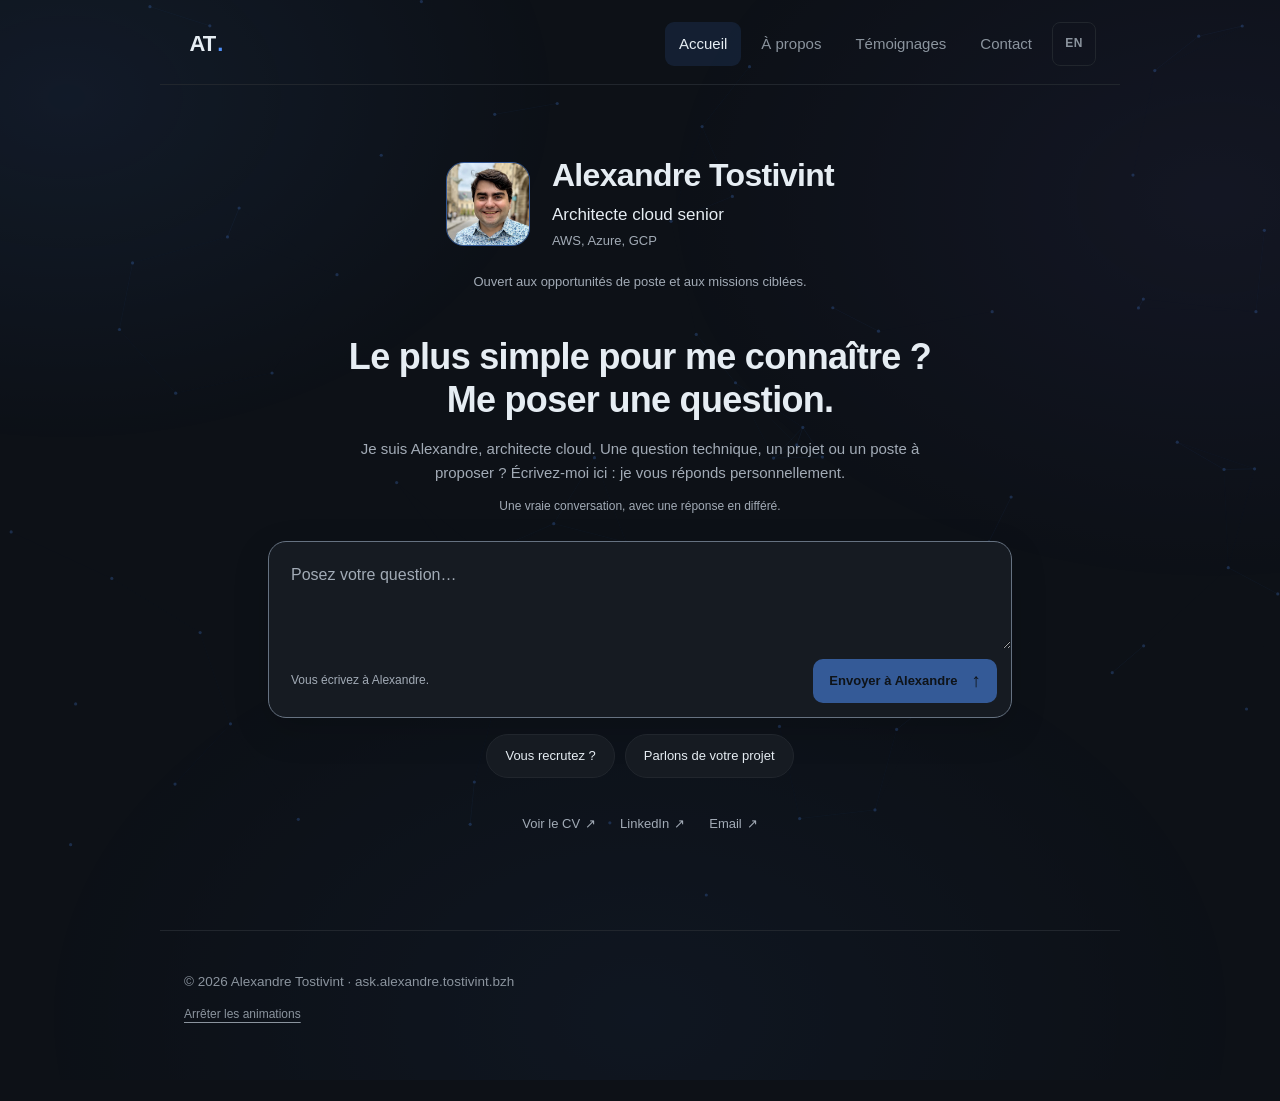
==== commit ebc21d03: "checkpoint: integrate conversational home prototype" ====
--- a/index.html
+++ b/index.html
@@ -1,92 +1,334 @@
 <!DOCTYPE html>
 <html lang="fr">
 <head>
-  <meta charset="utf-8">
-  <meta name="viewport" content="width=device-width, initial-scale=1">
-  <meta name="color-scheme" content="dark">
-  <meta name="theme-color" content="#0d1117">
-  <title>Alexandre Tostivint, Architecte cloud senior</title>
-  <meta name="description" content="Architecture, gouvernance et FinOps sur AWS, Azure et GCP. Une expérience construite chez DoiT et Cloudreach, au contact des équipes techniques et de leurs enjeux métier.">
-  <meta property="og:title" content="Alexandre Tostivint, Architecte cloud senior">
-  <meta property="og:description" content="Architecture, gouvernance et FinOps sur AWS, Azure et GCP. Une expérience construite chez DoiT et Cloudreach, au contact des équipes techniques et de leurs enjeux métier.">
-  <meta property="og:type" content="website">
-  <meta property="og:url" content="https://ask.alexandre.tostivint.bzh/">
-  <meta property="og:image" content="https://ask.alexandre.tostivint.bzh/alexandre-portrait-a.jpg">
-  <meta property="og:image:width" content="600">
-  <meta property="og:image:height" content="600">
-  <meta property="og:image:alt" content="Alexandre Tostivint">
-  <meta property="og:locale" content="fr_FR">
-  <meta property="og:locale:alternate" content="en_GB">
-  <meta name="twitter:card" content="summary">
-  <link rel="icon" href="data:image/svg+xml,%3Csvg xmlns='http://www.w3.org/2000/svg' viewBox='0 0 100 100'%3E%3Crect width='100' height='100' rx='20' fill='%230d1117'/%3E%3Ctext x='50' y='66' text-anchor='middle' font-family='sans-serif' font-size='46' font-weight='700' fill='%234f8ff7'%3EAT%3C/text%3E%3C/svg%3E">
-  <link rel="canonical" href="https://ask.alexandre.tostivint.bzh/">
-  <link rel="alternate" hreflang="fr" href="https://ask.alexandre.tostivint.bzh/">
-  <link rel="alternate" hreflang="en" href="https://ask.alexandre.tostivint.bzh/en/">
-  <link rel="alternate" hreflang="x-default" href="https://ask.alexandre.tostivint.bzh/">
-  <link rel="stylesheet" href="styles.css?v=20261002-portal">
-  <script src="app.js?v=20261002-portal" defer></script>
-  <script src="bg-network.js?v=20261002-portal" defer></script>
-  <script src="vendor/alpine.min.js" defer></script>
+<meta charset="utf-8">
+<meta name="viewport" content="width=device-width, initial-scale=1">
+<meta name="color-scheme" content="dark">
+<meta name="theme-color" content="#0d1117">
+<title>Alexandre Tostivint, Senior Cloud Architect</title>
+<meta name="description" content="Senior Cloud Architect AWS/Azure/GCP, ex-DoiT. 10+ ans en IT, 300+ clients, FinOps, Well-Architected, pre-sales. Posez vos questions, je réponds vraiment.">
+<meta property="og:title" content="Alexandre Tostivint, architecte cloud senior">
+<meta property="og:description" content="Senior Cloud Architect AWS/Azure/GCP, ex-DoiT. 10+ ans en IT, 300+ clients, FinOps, Well-Architected, pre-sales. Posez vos questions, je réponds vraiment.">
+<meta property="og:type" content="website">
+<meta property="og:url" content="https://ask.alexandre.tostivint.bzh/">
+<meta property="og:image" content="https://ask.alexandre.tostivint.bzh/og-image.png">
+<meta property="og:image:width" content="1200">
+<meta property="og:image:height" content="630">
+<meta property="og:image:alt" content="Alexandre Tostivint, architecte cloud senior">
+<meta property="og:locale" content="fr_FR">
+<meta name="twitter:card" content="summary_large_image">
+<link rel="icon" href="data:image/svg+xml,<svg xmlns='http://www.w3.org/2000/svg' viewBox='0 0 100 100'><text y='.9em' font-size='90'>🥖</text></svg>">
+<link rel="preconnect" href="https://calendar.app.google" crossorigin>
+<link rel="alternate" hreflang="fr" href="https://ask.alexandre.tostivint.bzh/">
+<link rel="alternate" hreflang="en" href="https://ask.alexandre.tostivint.bzh/en/">
+<link rel="alternate" hreflang="x-default" href="https://ask.alexandre.tostivint.bzh/">
+<link rel="stylesheet" href="styles.css">
+<script src="app.js"></script>
+<script src="bg-network.js" defer></script>
+<script src="vendor/alpine.min.js" defer></script>
 </head>
-<body x-data="portfolio()" :class="{'motion-paused': animationsPaused}">
-  <canvas id="bg-network" aria-hidden="true"></canvas>
-  <a class="skip-link" href="#main-content">Aller au contenu</a>
-  <header class="site-header wrap">
-    <a class="brand" href="#home" aria-label="Alexandre Tostivint">AT<span aria-hidden="true">.</span></a>
-    <nav aria-label="Navigation principale"><ul class="nav-links"><li><a href="#home" :aria-current="view === 'home' ? 'page' : null">Accueil</a></li><li><a href="#projects" :aria-current="view === 'projects' ? 'page' : null">Projets</a></li><li><a href="#about" :aria-current="view === 'about' ? 'page' : null">Parcours</a></li><li><a href="#contact" :aria-current="view === 'contact' ? 'page' : null">Contact</a></li></ul></nav>
-    <a class="lang-link" href="en/" :href="languageHref()" lang="en" hreflang="en" aria-label="Switch to English">EN</a>
-  </header>
-  <main class="wrap" id="main-content" tabindex="-1">
-    <section class="view home" id="home" x-show="view === 'home'" aria-labelledby="home-title">
-      <div class="portal-identity">
-        <figure class="portal-portrait" :class="{'shows-photo': portraitPhoto}">
-          <button class="portrait-switch js-only" x-cloak type="button" @click="portraitPhoto = !portraitPhoto" :aria-pressed="portraitPhoto" aria-label="Basculer entre l’avatar IA et la photo">
-            <img class="portrait-avatar" src="avatar-ai.png" alt="" width="600" height="600" fetchpriority="high">
-            <img class="portrait-photo" src="alexandre-coucou-aligne.jpg" alt="" width="600" height="600" decoding="async">
-          </button>
-          <noscript><img src="alexandre-coucou-aligne.jpg" alt="Alexandre Tostivint" width="600" height="600"></noscript>
-          <figcaption><span class="avatar-label">Avatar généré par IA</span><span class="photo-label">Photo d’Alexandre Tostivint</span></figcaption>
-        </figure>
-        <div class="portal-name"><h1 id="home-title" tabindex="-1">Alexandre Tostivint<span class="accent" aria-hidden="true">.</span></h1><p class="portal-role">Architecte cloud senior</p><p class="profile-meta">Rennes, France · Français natif · Anglais C1</p></div>
-      </div>
-      <div class="availability-terminal"><span class="terminal-prompt" aria-hidden="true">&gt;</span><p>Ouvert aux opportunités de poste et aux missions ciblées.</p><span class="terminal-cursor" aria-hidden="true"></span></div>
-      <button class="motion-control js-only" x-cloak type="button" @click="toggleAnimations()" :aria-pressed="animationsPaused" x-text="animationsPaused ? 'Reprendre les animations' : 'Arrêter les animations'">Arrêter les animations</button>
-      <div class="conversation contact-panel js-only" x-cloak>
-          <form @submit.prevent="submit()" :aria-busy="busy">
-            <label class="message-label" for="home-message">Votre question ou message</label>
-            <textarea id="home-message" x-ref="homeMessage" x-model="input" rows="4" :readonly="busy" :aria-invalid="status === 'error' &amp;&amp; !input.trim() ? 'true' : null" aria-describedby="home-draft-help home-status" placeholder="Présentez le poste, le projet ou votre question…"></textarea>
-            <p class="draft-help local-help" x-show="localCommand" x-cloak>Commande locale : aucun message n’est transmis.</p>
-            <div class="contact-actions"><button class="btn btn-primary" type="submit" :disabled="busy" x-text="localCommand ? 'Exécuter en local' : 'Envoyer le message'">Envoyer le message</button></div>
-            <p class="contact-status" id="home-status" role="status" aria-live="polite" aria-atomic="true" :class="{'is-error': status === 'error', 'is-success': status === 'sent'}" x-text="statusText"></p>
-            <p class="draft-help">Entrée ajoute une ligne.</p>
-            <p class="draft-help" id="home-draft-help">Les suggestions préparent un brouillon. Vous décidez quand l’envoyer.</p>
-            <div class="command-suggestions" aria-label="Essayer une commande locale"><button type="button" class="suggestion" :disabled="busy" @click="useSuggestion('whoami')"><code>whoami</code></button><button type="button" class="suggestion" :disabled="busy" @click="useSuggestion('kubectl get certifs')"><code>kubectl get certifs</code></button></div>
-            <div class="suggestions"><template x-for="suggestion in suggestions" :key="suggestion"><button class="suggestion" type="button" :disabled="busy" @click="useSuggestion(suggestion)" x-text="suggestion"></button></template></div>
-
-            <div class="local-result" x-show="localResult.length" x-cloak role="status" aria-live="polite" aria-atomic="true"><p class="command-label" x-text="localResultCommand"></p><template x-for="(line, index) in localResult" :key="index"><p x-text="line"></p></template><a class="text-link" :href="localResultHref" x-text="localResultLink"></a></div>
-          </form>
-        <p class="contact-disclosure">Le chat est fourni par Crisp et se charge uniquement lorsque vous l'utilisez. Vous pouvez aussi me contacter par email ou sur LinkedIn.</p>
-      </div>
-      <div class="portal-links">
-            <a class="text-link" href="#contact/hiring">Vous recrutez ?<span aria-hidden="true"> ↗</span></a>
-            <a class="text-link" href="#contact/consulting">Parlons de votre projet<span aria-hidden="true"> ↗</span></a>
-          <a class="text-link" href="https://cv.alexandre.tostivint.bzh" target="_blank" rel="noopener">Voir le CV<span aria-hidden="true"> ↗</span></a></div>
-      <div class="portal-explore"><a class="text-link" href="#projects">Projets ↗</a><a class="text-link" href="#about">Parcours ↗</a><a class="text-link" href="#contact">Contact ↗</a></div>
+<body x-data="portfolio()" :class="'view-' + view">
+
+<div class="bg-glow" aria-hidden="true"></div>
+<canvas id="bg-network" aria-hidden="true"></canvas>
+
+<nav class="nav wrap" aria-label="Navigation principale">
+  <a class="brand" href="#home" @click.prevent="setView('home')">AT<span class="brand-dot">.</span></a>
+  <ul class="nav-links">
+    <li><a class="nav-view" href="#home" :class="{active: view==='home'}" @click.prevent="setView('home')">Accueil</a></li>
+    <li><a class="nav-view" href="#about" :class="{active: view==='about'}" @click.prevent="setView('about')">À propos</a></li>
+    <li><a class="nav-view" href="#testimonials" :class="{active: view==='testimonials'}" @click.prevent="setView('testimonials')">Témoignages</a></li>
+    <li><a class="nav-view" href="#contact" :class="{active: view==='contact'}" @click.prevent="setView('contact')">Contact</a></li>
+    <li><a class="lang-link" href="en/" :href="languageHref" lang="en" hreflang="en" aria-label="Switch to English">EN</a></li>
+  </ul>
+</nav>
+
+<main class="wrap">
+
+  <!-- ============ ACCUEIL ============ -->
+  <section id="home" data-view-focus="home" tabindex="-1" class="view home compact-home" x-show="view==='home'"
+           x-transition:enter="fade-up" x-transition:enter-start="fade-up-start" x-transition:enter-end="fade-up-end"
+           x-transition:leave="fade-out" x-transition:leave-start="fade-up-end" x-transition:leave-end="fade-out-end">
+    <div class="compact-identity">
+      <picture class="identity-photo">
+        <source srcset="alexandre-portrait-a.webp" type="image/webp">
+        <img src="alexandre-portrait-a.jpg" alt="Alexandre Tostivint" width="600" height="600" fetchpriority="high" decoding="async">
+      </picture>
+      <div class="identity-copy">
+        <h1>Alexandre Tostivint</h1>
+        <p class="identity-role">Architecte cloud senior</p>
+        <p class="identity-clouds">AWS, Azure, GCP</p>
+      </div>
+    </div>
+    <p class="compact-availability">Ouvert aux opportunités de poste et aux missions ciblées.</p>
+    <section class="home-conversation" aria-labelledby="home-headline">
+      <h2 id="home-headline">Le plus simple pour me connaître ?<br>Me poser une question.</h2>
+      <p class="conversation-intro">Je suis Alexandre, architecte cloud. Une question technique, un projet ou un poste à proposer ? Écrivez-moi ici : je vous réponds personnellement.</p>
+      <p class="conversation-expectation" id="home-expectation">Une vraie conversation, avec une réponse en différé.</p>
+      <div class="home-composer">
+        <label class="sr-only" for="q-input">Votre question ou message</label>
+        <textarea id="q-input" name="message" x-ref="qInput" x-model="input" disabled :disabled="false" placeholder="Posez votre question…" rows="3" aria-describedby="home-expectation home-compose-hint"></textarea>
+        <div class="home-compose-footer">
+          <span class="home-compose-hint" id="home-compose-hint">Vous écrivez à Alexandre.</span>
+          <button class="home-send" type="button" disabled @click="submit('qInput')" :disabled="sending || !input.trim()">Envoyer à Alexandre <span aria-hidden="true">↑</span></button>
+        </div>
+      </div>
+      <p class="home-status" role="status" aria-live="polite" aria-atomic="true" x-text="sendStatus"></p>
+      <button class="home-recovery" type="button" disabled x-cloak x-show="sendState === 'uncertain'" :disabled="sending" @click="openChatBtn()">Ouvrir le chat</button>
+      <div class="home-suggestions" role="group" aria-label="Suggestions de messages">
+        <button type="button" disabled :disabled="sending" @click="useSuggestion($el.dataset.draft)" data-draft="Je souhaite discuter d&#39;un poste.">Vous recrutez ?</button>
+        <button type="button" disabled :disabled="sending" @click="useSuggestion($el.dataset.draft)" data-draft="Je souhaite discuter d&#39;un projet cloud.">Parlons de votre projet</button>
+      </div>
+      <nav class="home-direct" aria-label="Liens directs">
+        <a href="https://cv.alexandre.tostivint.bzh" target="_blank" rel="noopener">Voir le CV <span aria-hidden="true">↗</span></a>
+        <a href="https://www.linkedin.com/in/alexandretostivint/" target="_blank" rel="noopener">LinkedIn <span aria-hidden="true">↗</span></a>
+        <a href="mailto:alexandre@tostivint.bzh">Email <span aria-hidden="true">↗</span></a>
+      </nav>
     </section>
-    <section class="view projects-view" id="projects" x-show="view === 'projects'" aria-labelledby="projects-title">
-      <section class="work" aria-labelledby="projects-title">
-        <div class="page-heading"><h2 id="projects-title" tabindex="-1">Projets réalisés</h2><p>Quelques exemples de plateformes et d'outils livrés.</p></div>
-        <div class="work-grid"><article class="work-card"><p class="work-owner">DoiT</p><h3>Plateforme Reseller DoiT</h3><p>2 000+ comptes clients maintenus sur la plateforme (équipe), dont 70+ onboardés personnellement : IaC secure-by-design, contrôles de policy globaux, conformité automatisée (Python CDK, Terraform, Pulumi, GitHub Actions).</p><a class="text-link" href="#about/doit">Voir le contexte<span aria-hidden="true"> ↗</span><span class="sr-only"> : Plateforme Reseller DoiT</span></a><div class="project-tech"><span>Python CDK</span><span>Terraform</span><span>Pulumi</span><span>GitHub Actions</span></div></article><article class="work-card"><p class="work-owner">Cloudreach</p><h3>Landing zone AWS &amp; datalake : Cloudreach</h3><p>À 4, landing zone AWS pour un client multinational de l'énergie : réseau, sécurité, gouvernance et datalake en IaC ; onboarding automatisé (Lambda, Step Functions, SSM, Okta).</p><a class="text-link" href="#about/cloudreach">Voir le contexte<span aria-hidden="true"> ↗</span><span class="sr-only"> : Landing zone AWS &amp; datalake : Cloudreach</span></a><div class="project-tech"><span>Lambda</span><span>Step Functions</span><span>SSM</span><span>Okta</span></div></article><article class="work-card"><p class="work-owner">Cloudreach</p><h3>CI/CD sur GKE : Cloudreach</h3><p>Plateforme Jenkins sur Google Kubernetes Engine : authentification SAML, livraison d'images Docker automatisée, Terraform et autoscaling pour maîtriser coûts et cycles de release.</p><a class="text-link" href="#about/cloudreach">Voir le contexte<span aria-hidden="true"> ↗</span><span class="sr-only"> : CI/CD sur GKE : Cloudreach</span></a><div class="project-tech"><span>Jenkins</span><span>GKE</span><span>SAML</span><span>Docker</span><span>Terraform</span></div></article></div>
-      </section>
-      <section class="services" aria-labelledby="services-title">
-        <div class="section-heading"><h2 id="services-title">Domaines d’intervention</h2></div>
-        <div class="service-grid"><article class="service"><h3>Architecture &amp; gouvernance</h3><p>Landing zones, sécurité, réseau et gouvernance multi-comptes sur AWS, Azure et GCP.</p></article><article class="service"><h3>FinOps &amp; revues d’architecture</h3><p>Analyse des coûts, modélisation TCO et revues Well-Architected pour orienter les décisions techniques.</p></article><article class="service"><h3>Migration &amp; conseil technique</h3><p>Feuilles de route de migration, ateliers techniques et avant-vente, en lien avec les équipes métier et techniques.</p></article></div>
-      </section>
-    </section>
-    <section class="view about" id="about" x-show="view === 'about'" aria-labelledby="about-title">
-      <div class="page-heading"><p class="eyebrow">Alexandre Tostivint</p><h2 id="about-title" tabindex="-1">Parcours</h2><p class="view-lead">Je suis Alexandre Tostivint, architecte cloud senior basé à Rennes. Mon parcours chez DoiT et Cloudreach associe conception de plateformes, gouvernance, migration et FinOps. Je travaille avec les équipes techniques, commerciales et dirigeantes pour relier les choix d'architecture aux besoins métier.</p><p class="hero-intro">Architecture, gouvernance et FinOps sur AWS, Azure et GCP. Une expérience construite chez DoiT et Cloudreach, au contact des équipes techniques et de leurs enjeux métier.</p><a class="text-link" href="https://cv.alexandre.tostivint.bzh" target="_blank" rel="noopener">Voir le CV<span aria-hidden="true"> ↗</span></a></div>
-            <div class="proof-strip"><dl><div><dt>environnements clients accompagnés</dt><dd>300+</dd></div><div><dt>ans en IT</dt><dd>10+</dd></div><div><dt>certifications actives</dt><dd>6</dd></div></dl><p>AWS MAP SME France / EMEA chez DoiT</p></div>
-      <section class="credentials" id="certs" aria-labelledby="certs-title"><div class="section-heading"><h3 id="certs-title">Certifications actives</h3><p>6 certifications actives · 4 AWS · 2 Microsoft</p></div><div class="ab-certs">
+  </section>
+
+  <!-- ============ À PROPOS ============ -->
+  <section id="about" data-view-focus="about" tabindex="-1" class="view about" x-show="view==='about'"
+           x-transition:enter="fade-up" x-transition:enter-start="fade-up-start" x-transition:enter-end="fade-up-end"
+           x-transition:leave="fade-out" x-transition:leave-start="fade-up-end" x-transition:leave-end="fade-out-end">
+    <h2 class="view-title">À propos</h2>
+
+    <p class="bio">
+      Je suis Alexandre Tostivint, architecte cloud senior basé à Rennes.
+      10+ ans en IT, 8+ en cloud : d'abord réseaux et supervision (ETIAM,
+      Exaprobe-Econocom), puis Cloudreach et DoiT International: 300+ clients
+      accompagnés en consulting et avant-vente, dont le rôle d'AWS MAP SME
+      France/EMEA. J'orchestre des architectures AWS, Azure et GCP, et j'aime
+      autant optimiser une facture FinOps que faire passer une équipe au
+      Well-Architected. Français natif, anglais C1.
+    </p>
+
+    <div class="ab-stats">
+      <div class="ab-stats-group">
+        <div class="ab-stat"><b class="count" data-target="300">300</b><span>+ clients accompagnés</span></div>
+        <div class="ab-stat"><b class="count" data-target="10">10</b><span>ans d'expérience IT</span></div>
+        <div class="ab-stat"><b class="count" data-target="6">6</b><span>certifications actives</span></div>
+        <div class="ab-stat"><b class="count" data-target="3">3</b><span>clouds pratiqués</span></div>
+      </div>
+      <a class="btn btn-primary ab-cv-btn" href="https://cv.alexandre.tostivint.bzh" target="_blank" rel="noopener">Voir le CV</a>
+    </div>
+
+    <div class="ab-split">
+      <!-- ===== Colonne principale : parcours ===== -->
+      <div class="ab-main">
+        <h3 class="section-label">Parcours</h3>
+        <div class="ab-timeline" id="parcours">
+          <!-- Carte fantôme : le poste à venir -->
+          <div class="ab-role ab-role-ghost">
+            <div class="ab-card">
+              <div class="ab-role-head">
+                <span class="ab-role-title">Vous ?</span>
+                <span class="ab-role-period">À partir de maintenant</span>
+              </div>
+              <p class="ab-role-desc">La seule ligne de ce parcours que je n'ai pas encore écrite.</p>
+            </div>
+          </div>
+          <!-- 1. DoiT International -->
+          <div class="ab-role">
+            <div class="ab-card">
+              <div class="ab-role-head">
+                <span class="ab-role-title">Senior Cloud Architect / Forward Deployed Engineer</span>
+                <span class="ab-role-period">Nov 2020 – Mai 2025</span>
+              </div>
+              <div class="ab-role-company">
+                <img src="assets/logos/doit.png" alt="" loading="lazy">
+                <span>DoiT International</span>
+                <span class="ab-role-meta">· Remote, France · 4 ans 8 mois</span>
+              </div>
+              <p class="ab-role-desc">Rôle d'architecte face client sur AWS, Azure et GCP. Plus de 300 environnements clients accompagnés en architecture, sécurité, réseau, gouvernance, migration et FinOps. Référent AWS MAP SME pour la France et l'EMEA. Arrivé Cloud Architect en novembre 2020, promu Senior Cloud Architect / Forward Deployed Engineer en janvier 2022.</p>
+              <div class="ab-missions">
+                <div class="ab-mission">
+                  <div class="ab-mission-head">
+                    <span class="ab-mission-client">Plateforme Reseller</span>
+                    <span class="ab-mission-period">2020 – 2025</span>
+                  </div>
+                  <p class="ab-mission-text">Propriétaire de la plateforme d'onboarding qui intègre plus de 2 000 comptes clients au programme Reseller AWS de DoiT. Infrastructure as Code secure-by-design, contrôles de politique globaux et contrôles de conformité automatisés. Onboarding technique mené en direct pour plus de 70 clients, avec les équipes Sales, Produit et opérations.</p>
+                  <div class="ab-mission-tech"><span>Python</span><span>AWS CDK</span><span>Terraform</span><span>Pulumi</span><span>GitHub Actions</span><span>CI/CD</span></div>
+                </div>
+                <div class="ab-mission">
+                  <div class="ab-mission-head">
+                    <span class="ab-mission-client">Programme AWS MAP</span>
+                    <span class="ab-mission-period">2022 – 2025</span>
+                  </div>
+                  <p class="ab-mission-text">Référent AWS Migration Acceleration Program pour la France et l'EMEA : feuilles de route de migration, ateliers techniques et accompagnement de migrations menées avec plusieurs partenaires.</p>
+                  <div class="ab-mission-tech"><span>AWS MAP</span><span>Migration</span><span>Ateliers clients</span></div>
+                </div>
+                <div class="ab-mission">
+                  <div class="ab-mission-head">
+                    <span class="ab-mission-client">Revues Well-Architected &amp; sécurité</span>
+                    <span class="ab-mission-period">2020 – 2025</span>
+                  </div>
+                  <p class="ab-mission-text">Revues d'architecture, audits et plans de remédiation sur des environnements complexes. Coordination des dirigeants, des équipes clientes, du Sales et de l'ingénierie pendant les incidents à fort impact et les événements de sécurité.</p>
+                  <div class="ab-mission-tech"><span>Well-Architected</span><span>Sécurité</span><span>Gouvernance</span></div>
+                </div>
+                <div class="ab-mission">
+                  <div class="ab-mission-head">
+                    <span class="ab-mission-client">FinOps &amp; modélisation de coûts</span>
+                    <span class="ab-mission-period">2020 – 2025</span>
+                  </div>
+                  <p class="ab-mission-text">Analyses de coûts rapides et actionnables pour appuyer les poursuites stratégiques: dont une étude réalisée pour une startup bancaire, afin de démontrer les capacités multi-cloud de DoiT.</p>
+                  <div class="ab-mission-tech"><span>FinOps</span><span>Optimisation de coûts</span></div>
+                </div>
+                <div class="ab-mission">
+                  <div class="ab-mission-head">
+                    <span class="ab-mission-client">IA génératives &amp; data</span>
+                    <span class="ab-mission-period">2022 – 2025</span>
+                  </div>
+                  <p class="ab-mission-text">Support architecture et déploiement sur AWS Bedrock et Azure OpenAI, en complément des périmètres infrastructure, sécurité et data engineering.</p>
+                  <div class="ab-mission-tech"><span>Amazon Bedrock</span><span>Azure OpenAI</span><span>Data Engineering</span></div>
+                </div>
+              </div>
+              <p class="ab-role-note">Ateliers publics et privés sur le serverless AWS. Participation au recrutement technique de l'équipe française.</p>
+              <div class="ab-role-tags">
+                <span>FinOps</span><span>Well-Architected</span><span>AWS MAP SME</span><span>Pre-sales</span><span>IaC</span><span>Gouvernance multi-comptes</span>
+              </div>
+            </div>
+          </div>
+
+          <!-- 2. Cloudreach -->
+          <div class="ab-role">
+            <div class="ab-card">
+              <div class="ab-role-head">
+                <span class="ab-role-title">Cloud Systems Developer</span>
+                <span class="ab-role-period">Oct 2017 – Nov 2020</span>
+              </div>
+              <div class="ab-role-company">
+                <img src="assets/logos/cloudreach.png" alt="" loading="lazy">
+                <span>Cloudreach</span>
+                <span class="ab-role-meta">· Hybride, Paris · 3 ans 2 mois</span>
+              </div>
+              <p class="ab-role-desc">ESN multi-cloud britannique, aujourd'hui Eviden, partenaire AWS, Microsoft Azure et Google Cloud. Solutions cloud livrées pour des clients grands comptes, en parallèle de plateformes internes. Plusieurs clients menés de front : trois missions sont détaillées ci-dessous.</p>
+              <div class="ab-missions">
+                <div class="ab-mission">
+                  <div class="ab-mission-head">
+                    <span class="ab-mission-client">Multinationale de la sécurité: Migration cloud</span>
+                    <span class="ab-mission-period">Déc 2017 – Fév 2018</span>
+                  </div>
+                  <p class="ab-mission-text">Premier projet cloud personnel, mené en binôme. Couches réseau VPC en Infrastructure as Code, migration d'instances RedHat RHEL avec AWS DMS, fonctions Lambda de gouvernance et d'automatisation de la sécurité.</p>
+                  <div class="ab-mission-tech"><span>CloudFormation</span><span>Sceptre</span><span>Python</span><span>AWS DMS</span><span>Lambda</span></div>
+                </div>
+                <div class="ab-mission">
+                  <div class="ab-mission-head">
+                    <span class="ab-mission-client">Groupe énergétique français: Landing Zone AWS &amp; gouvernance d'un datalake</span>
+                    <span class="ab-mission-period">Avr 2018 – Juil 2019</span>
+                  </div>
+                  <p class="ab-mission-text">Sur une équipe de 4 : Landing Zone AWS et programme d'adoption cloud à l'échelle de l'entreprise. Réseau, sécurité, gouvernance et couche datalake posés en Infrastructure as Code. Déploiement d'AWS Workspaces pour des environnements de développement sécurisés et conformes. Accompagnement des équipes métier et techniques : CI/CD, migration des données on-premise vers le datalake, IoT sur AWS, cadres d'identité. Support des équipes internationales au Royaume-Uni et aux États-Unis.</p>
+                  <div class="ab-mission-tech"><span>CloudFormation</span><span>Python</span><span>Lambda</span><span>Step Functions</span><span>Cognito</span><span>Okta</span><span>IoT Core</span><span>Firehose</span><span>CodePipeline</span><span>AWS Config</span><span>Systems Manager</span><span>Managed AD</span></div>
+                </div>
+                <div class="ab-mission">
+                  <div class="ab-mission-head">
+                    <span class="ab-mission-client">Groupe chimique européen: Plateforme CI/CD sur Kubernetes &amp; GCP</span>
+                    <span class="ab-mission-period">Sept 2019</span>
+                  </div>
+                  <p class="ab-mission-text">Conception et livraison d'une solution CI/CD Jenkins sur Google Kubernetes Engine : authentification SAML sécurisée, workflows de livraison automatisés des images Docker, ajustement automatique de la capacité pour maîtriser les coûts. Cycles de release accélérés sans bouleverser les habitudes des développeurs.</p>
+                  <div class="ab-mission-tech"><span>GKE</span><span>Jenkins</span><span>SAML</span><span>Terraform</span><span>Helm</span><span>Bash</span><span>GCS</span></div>
+                </div>
+              </div>
+              <p class="ab-role-note">Animation d'une communauté serverless interne. Interventions en meetups et événements partenaires, dont AWS GameDay. Avant-vente technique et conseil en architecture.</p>
+              <div class="ab-role-tags">
+                <span>GKE</span><span>Landing Zones</span><span>Datalake serverless</span><span>Pre-sales</span><span>Multi-cloud</span>
+              </div>
+            </div>
+          </div>
+
+          <!-- 3. Exaprobe-Econocom -->
+          <div class="ab-role">
+            <div class="ab-card">
+              <div class="ab-role-head">
+                <span class="ab-role-title">Apprenti ingénieur intégration</span>
+                <span class="ab-role-period">Sept 2014 – Sept 2017</span>
+              </div>
+              <div class="ab-role-company">
+                <img src="assets/logos/exaprobe.png" alt="" loading="lazy">
+                <span>Exaprobe-Econocom</span>
+                <span class="ab-role-meta">· Rennes · 3 ans 1 mois</span>
+              </div>
+              <p class="ab-role-desc">Alternance. Intégration réseau et systèmes livrée directement sur site, chez plus de dix clients partout en France.</p>
+              <div class="ab-missions">
+                <div class="ab-mission">
+                  <div class="ab-mission-head">
+                    <span class="ab-mission-client">Intégration réseau multi-clients</span>
+                    <span class="ab-mission-period">2014 – 2017</span>
+                  </div>
+                  <p class="ab-mission-text">Configuration, test et intégration d'équipements Cisco, HP, Aerohive et Meraki sur plus de dix sites clients. Études de couverture sans-fil, audits de performance réseau et dimensionnement. Avant-vente technique pour appuyer les propositions commerciales.</p>
+                  <div class="ab-mission-tech"><span>Cisco</span><span>HP</span><span>Aerohive</span><span>Meraki</span><span>Wi-Fi</span><span>Support N2</span></div>
+                </div>
+                <div class="ab-mission">
+                  <div class="ab-mission-head">
+                    <span class="ab-mission-client">Automatisation du déploiement Skype for Business</span>
+                    <span class="ab-mission-period">2017</span>
+                  </div>
+                  <p class="ab-mission-text">Projet de fin d'études d'ingénieur : outil d'automatisation du déploiement de cette suite de communication d'entreprise, écrit en PowerShell. Réduction forte des étapes manuelles et prévention des erreurs de mise en production.</p>
+                  <div class="ab-mission-tech"><span>PowerShell</span><span>VMware</span><span>Skype for Business</span></div>
+                </div>
+              </div>
+              <p class="ab-role-note">Rédaction de runbooks, de guides de maintenance et de supports de formation utilisés par les équipes support.</p>
+              <div class="ab-role-tags">
+                <span>Réseau</span><span>Monitoring</span><span>Automatisation</span><span>Support N2</span>
+              </div>
+            </div>
+          </div>
+
+          <!-- 4. ETIAM -->
+          <div class="ab-role">
+            <div class="ab-card">
+              <div class="ab-role-head">
+                <span class="ab-role-title">Stages: supervision &amp; messagerie interne</span>
+                <span class="ab-role-period">Avr 2014 – Août 2014</span>
+              </div>
+              <div class="ab-role-company">
+                <span>ETIAM</span>
+                <span class="ab-role-meta">· Rennes · 5 mois</span>
+              </div>
+              <p class="ab-role-desc">Deux interventions pour un éditeur de logiciels de télémédecine, sur son service ETIAM Nexus.</p>
+              <div class="ab-missions">
+                <div class="ab-mission">
+                  <div class="ab-mission-head">
+                    <span class="ab-mission-client">Migration de la supervision : Nagios vers Centreon</span>
+                    <span class="ab-mission-period">Avr – Juil 2014</span>
+                  </div>
+                  <p class="ab-mission-text">Modernisation de l'infrastructure de supervision : migration de Nagios vers Centreon, tableaux de bord de reporting, annuaire LDAP pour la gestion des utilisateurs, documentation technique et plans de reprise d'activité.</p>
+                  <div class="ab-mission-tech"><span>Centreon</span><span>Nagios</span><span>LDAP</span><span>Linux</span></div>
+                </div>
+                <div class="ab-mission">
+                  <div class="ab-mission-head">
+                    <span class="ab-mission-client">Serveur de messagerie interne sécurisé</span>
+                    <span class="ab-mission-period">Août 2014</span>
+                  </div>
+                  <p class="ab-mission-text">À la demande de la direction, remplacement d'un service de messagerie non professionnel par une solution auto-hébergée pleinement maîtrisée : analyse des besoins, mise en œuvre, documentation de maintenance et formation des utilisateurs.</p>
+                  <div class="ab-mission-tech"><span>Jappix</span><span>XMPP</span><span>Linux</span><span>Auto-hébergement</span></div>
+                </div>
+              </div>
+            </div>
+          </div>
+
+          <!-- 5. Club Informatique Pénitencier -->
+          <div class="ab-role">
+            <div class="ab-card">
+              <div class="ab-role-head">
+                <span class="ab-role-title">Formateur informatique: stage</span>
+                <span class="ab-role-period">Août 2013</span>
+              </div>
+              <div class="ab-role-company">
+                <span>Club Informatique Pénitencier</span>
+                <span class="ab-role-meta">· Maison d'arrêt de Saint-Malo</span>
+              </div>
+              <p class="ab-role-desc">Formation aux logiciels bureautiques OpenOffice Writer et Calc auprès de personnes détenues, en partenariat avec le personnel social et administratif. Accompagnement individuel jusqu'à l'obtention d'une certification reconnue au niveau national.</p>
+            </div>
+          </div>
+        </div>
+      </div>
+
+      <!-- ===== Rail : credentials ===== -->
+      <aside class="ab-rail">
+        <div class="ab-rail-block" id="certs">
+          <h3 class="section-label">Certifications actives</h3>
+          <div class="ab-certs">
             <a class="ab-cert" href="https://cp.certmetrics.com/amazon/en/public/verify/credential/21Y63B62CN4EQ2WE" target="_blank" rel="noopener">
               <img src="assets/logos/aws.svg" alt="" loading="lazy">
               <span class="ab-cert-body">
@@ -129,178 +371,11 @@
                 <span class="ab-cert-date">Mar 2020 – Mar 2027</span>
               </span>
             </a>
-          </div></section>
-      <section class="career" id="parcours" aria-labelledby="career-title"><div class="section-heading"><h3 id="career-title">Parcours</h3></div><a class="ab-role future-role" href="#contact/hiring"><span class="ab-role-title">Vous ?</span><span class="text-link">Recrutement ↗</span></a><article class="ab-role" id="role-doit"><span class="route-anchor" id="about/doit"></span>
-              <div class="ab-role-head">
-                <h4 class="ab-role-title">Senior Cloud Architect / Forward Deployed Engineer</h4>
-                <span class="ab-role-period">Nov 2020 – Mai 2025</span>
-              </div>
-              <div class="ab-role-company">
-                <img src="assets/logos/doit.png" alt="" loading="lazy">
-                <span>DoiT International</span>
-                <span class="ab-role-meta">· Remote, France · 4 ans 8 mois</span>
-              </div>
-              <p class="ab-role-desc">Rôle d'architecte face client sur AWS, Azure et GCP. Plus de 300 environnements clients accompagnés en architecture, sécurité, réseau, gouvernance, migration et FinOps. Référent AWS MAP SME pour la France et l'EMEA. Arrivé Cloud Architect en novembre 2020, promu Senior Cloud Architect / Forward Deployed Engineer en janvier 2022.</p>
-              <details class="role-details"><summary>Voir les missions et contributions</summary><div class="ab-missions">
-                <div class="ab-mission">
-                  <div class="ab-mission-head">
-                    <span class="ab-mission-client">Plateforme Reseller</span>
-                    <span class="ab-mission-period">2020 – 2025</span>
-                  </div>
-                  <p class="ab-mission-text">Propriétaire de la plateforme d'onboarding qui intègre plus de 2 000 comptes clients au programme Reseller AWS de DoiT. Infrastructure as Code secure-by-design, contrôles de politique globaux et contrôles de conformité automatisés. Onboarding technique mené en direct pour plus de 70 clients, avec les équipes Sales, Produit et opérations.</p>
-                  <div class="ab-mission-tech"><span>Python</span><span>AWS CDK</span><span>Terraform</span><span>Pulumi</span><span>GitHub Actions</span><span>CI/CD</span></div>
-                </div>
-                <div class="ab-mission">
-                  <div class="ab-mission-head">
-                    <span class="ab-mission-client">Programme AWS MAP</span>
-                    <span class="ab-mission-period">2022 – 2025</span>
-                  </div>
-                  <p class="ab-mission-text">Référent AWS Migration Acceleration Program pour la France et l'EMEA : feuilles de route de migration, ateliers techniques et accompagnement de migrations menées avec plusieurs partenaires.</p>
-                  <div class="ab-mission-tech"><span>AWS MAP</span><span>Migration</span><span>Ateliers clients</span></div>
-                </div>
-                <div class="ab-mission">
-                  <div class="ab-mission-head">
-                    <span class="ab-mission-client">Revues Well-Architected &amp; sécurité</span>
-                    <span class="ab-mission-period">2020 – 2025</span>
-                  </div>
-                  <p class="ab-mission-text">Revues d'architecture, audits et plans de remédiation sur des environnements complexes. Coordination des dirigeants, des équipes clientes, du Sales et de l'ingénierie pendant les incidents à fort impact et les événements de sécurité.</p>
-                  <div class="ab-mission-tech"><span>Well-Architected</span><span>Sécurité</span><span>Gouvernance</span></div>
-                </div>
-                <div class="ab-mission">
-                  <div class="ab-mission-head">
-                    <span class="ab-mission-client">FinOps &amp; modélisation de coûts</span>
-                    <span class="ab-mission-period">2020 – 2025</span>
-                  </div>
-                  <p class="ab-mission-text">Analyses de coûts rapides et actionnables pour appuyer les poursuites stratégiques : dont une étude réalisée pour une startup bancaire, afin de démontrer les capacités multi-cloud de DoiT.</p>
-                  <div class="ab-mission-tech"><span>FinOps</span><span>Optimisation de coûts</span></div>
-                </div>
-                <div class="ab-mission">
-                  <div class="ab-mission-head">
-                    <span class="ab-mission-client">IA génératives &amp; data</span>
-                    <span class="ab-mission-period">2022 – 2025</span>
-                  </div>
-                  <p class="ab-mission-text">Support architecture et déploiement sur AWS Bedrock et Azure OpenAI, en complément des périmètres infrastructure, sécurité et data engineering.</p>
-                  <div class="ab-mission-tech"><span>Amazon Bedrock</span><span>Azure OpenAI</span><span>Data Engineering</span></div>
-                </div>
-              </div>
-              <p class="ab-role-note">Ateliers publics et privés sur le serverless AWS. Participation au recrutement technique de l'équipe française.</p>
-              <div class="ab-role-tags">
-                <span>FinOps</span><span>Well-Architected</span><span>AWS MAP SME</span><span>Pre-sales</span><span>IaC</span><span>Gouvernance multi-comptes</span>
-              </div>
-            </details></article><article class="ab-role" id="role-cloudreach"><span class="route-anchor" id="about/cloudreach"></span>
-              <div class="ab-role-head">
-                <h4 class="ab-role-title">Cloud Systems Developer</h4>
-                <span class="ab-role-period">Oct 2017 – Nov 2020</span>
-              </div>
-              <div class="ab-role-company">
-                <img src="assets/logos/cloudreach.png" alt="" loading="lazy">
-                <span>Cloudreach</span>
-                <span class="ab-role-meta">· Hybride, Paris · 3 ans 2 mois</span>
-              </div>
-              <p class="ab-role-desc">ESN multi-cloud britannique, aujourd'hui Eviden, partenaire AWS, Microsoft Azure et Google Cloud. Solutions cloud livrées pour des clients grands comptes, en parallèle de plateformes internes. Plusieurs clients menés de front : trois missions sont détaillées ci-dessous.</p>
-              <details class="role-details"><summary>Voir les missions et contributions</summary><div class="ab-missions">
-                <div class="ab-mission">
-                  <div class="ab-mission-head">
-                    <span class="ab-mission-client">Multinationale de la sécurité : Migration cloud</span>
-                    <span class="ab-mission-period">Déc 2017 – Fév 2018</span>
-                  </div>
-                  <p class="ab-mission-text">Premier projet cloud personnel, mené en binôme. Couches réseau VPC en Infrastructure as Code, migration d'instances RedHat RHEL avec AWS DMS, fonctions Lambda de gouvernance et d'automatisation de la sécurité.</p>
-                  <div class="ab-mission-tech"><span>CloudFormation</span><span>Sceptre</span><span>Python</span><span>AWS DMS</span><span>Lambda</span></div>
-                </div>
-                <div class="ab-mission">
-                  <div class="ab-mission-head">
-                    <span class="ab-mission-client">Groupe énergétique français : Landing Zone AWS &amp; gouvernance d'un datalake</span>
-                    <span class="ab-mission-period">Avr 2018 – Juil 2019</span>
-                  </div>
-                  <p class="ab-mission-text">Sur une équipe de 4 : Landing Zone AWS et programme d'adoption cloud à l'échelle de l'entreprise. Réseau, sécurité, gouvernance et couche datalake posés en Infrastructure as Code. Déploiement d'AWS Workspaces pour des environnements de développement sécurisés et conformes. Accompagnement des équipes métier et techniques : CI/CD, migration des données on-premise vers le datalake, IoT sur AWS, cadres d'identité. Support des équipes internationales au Royaume-Uni et aux États-Unis.</p>
-                  <div class="ab-mission-tech"><span>CloudFormation</span><span>Python</span><span>Lambda</span><span>Step Functions</span><span>Cognito</span><span>Okta</span><span>IoT Core</span><span>Firehose</span><span>CodePipeline</span><span>AWS Config</span><span>Systems Manager</span><span>Managed AD</span></div>
-                </div>
-                <div class="ab-mission">
-                  <div class="ab-mission-head">
-                    <span class="ab-mission-client">Groupe chimique européen : Plateforme CI/CD sur Kubernetes &amp; GCP</span>
-                    <span class="ab-mission-period">Sept 2019</span>
-                  </div>
-                  <p class="ab-mission-text">Conception et livraison d'une solution CI/CD Jenkins sur Google Kubernetes Engine : authentification SAML sécurisée, workflows de livraison automatisés des images Docker, ajustement automatique de la capacité pour maîtriser les coûts. Cycles de release accélérés sans bouleverser les habitudes des développeurs.</p>
-                  <div class="ab-mission-tech"><span>GKE</span><span>Jenkins</span><span>SAML</span><span>Terraform</span><span>Helm</span><span>Bash</span><span>GCS</span></div>
-                </div>
-              </div>
-              <p class="ab-role-note">Animation d'une communauté serverless interne. Interventions en meetups et événements partenaires, dont AWS GameDay. Avant-vente technique et conseil en architecture.</p>
-              <div class="ab-role-tags">
-                <span>GKE</span><span>Landing Zones</span><span>Datalake serverless</span><span>Pre-sales</span><span>Multi-cloud</span>
-              </div>
-            </details></article><details class="earlier"><summary>Expériences précédentes</summary><article class="ab-role" id="role-earlier-0">
-              <div class="ab-role-head">
-                <h4 class="ab-role-title">Apprenti ingénieur intégration</h4>
-                <span class="ab-role-period">Sept 2014 – Sept 2017</span>
-              </div>
-              <div class="ab-role-company">
-                <img src="assets/logos/exaprobe.png" alt="" loading="lazy">
-                <span>Exaprobe-Econocom</span>
-                <span class="ab-role-meta">· Rennes · 3 ans 1 mois</span>
-              </div>
-              <p class="ab-role-desc">Alternance. Intégration réseau et systèmes livrée directement sur site, chez plus de dix clients partout en France.</p>
-              <details class="role-details"><summary>Voir les missions et contributions</summary><div class="ab-missions">
-                <div class="ab-mission">
-                  <div class="ab-mission-head">
-                    <span class="ab-mission-client">Intégration réseau multi-clients</span>
-                    <span class="ab-mission-period">2014 – 2017</span>
-                  </div>
-                  <p class="ab-mission-text">Configuration, test et intégration d'équipements Cisco, HP, Aerohive et Meraki sur plus de dix sites clients. Études de couverture sans-fil, audits de performance réseau et dimensionnement. Avant-vente technique pour appuyer les propositions commerciales.</p>
-                  <div class="ab-mission-tech"><span>Cisco</span><span>HP</span><span>Aerohive</span><span>Meraki</span><span>Wi-Fi</span><span>Support N2</span></div>
-                </div>
-                <div class="ab-mission">
-                  <div class="ab-mission-head">
-                    <span class="ab-mission-client">Automatisation du déploiement Skype for Business</span>
-                    <span class="ab-mission-period">2017</span>
-                  </div>
-                  <p class="ab-mission-text">Projet de fin d'études d'ingénieur : outil d'automatisation du déploiement de cette suite de communication d'entreprise, écrit en PowerShell. Réduction forte des étapes manuelles et prévention des erreurs de mise en production.</p>
-                  <div class="ab-mission-tech"><span>PowerShell</span><span>VMware</span><span>Skype for Business</span></div>
-                </div>
-              </div>
-              <p class="ab-role-note">Rédaction de runbooks, de guides de maintenance et de supports de formation utilisés par les équipes support.</p>
-              <div class="ab-role-tags">
-                <span>Réseau</span><span>Monitoring</span><span>Automatisation</span><span>Support N2</span>
-              </div>
-            </details></article><article class="ab-role" id="role-earlier-1">
-              <div class="ab-role-head">
-                <h4 class="ab-role-title">Stages : supervision &amp; messagerie interne</h4>
-                <span class="ab-role-period">Avr 2014 – Août 2014</span>
-              </div>
-              <div class="ab-role-company">
-                <span>ETIAM</span>
-                <span class="ab-role-meta">· Rennes · 5 mois</span>
-              </div>
-              <p class="ab-role-desc">Deux interventions pour un éditeur de logiciels de télémédecine, sur son service ETIAM Nexus.</p>
-              <details class="role-details"><summary>Voir les missions et contributions</summary><div class="ab-missions">
-                <div class="ab-mission">
-                  <div class="ab-mission-head">
-                    <span class="ab-mission-client">Migration de la supervision : Nagios vers Centreon</span>
-                    <span class="ab-mission-period">Avr – Juil 2014</span>
-                  </div>
-                  <p class="ab-mission-text">Modernisation de l'infrastructure de supervision : migration de Nagios vers Centreon, tableaux de bord de reporting, annuaire LDAP pour la gestion des utilisateurs, documentation technique et plans de reprise d'activité.</p>
-                  <div class="ab-mission-tech"><span>Centreon</span><span>Nagios</span><span>LDAP</span><span>Linux</span></div>
-                </div>
-                <div class="ab-mission">
-                  <div class="ab-mission-head">
-                    <span class="ab-mission-client">Serveur de messagerie interne sécurisé</span>
-                    <span class="ab-mission-period">Août 2014</span>
-                  </div>
-                  <p class="ab-mission-text">À la demande de la direction, remplacement d'un service de messagerie non professionnel par une solution auto-hébergée pleinement maîtrisée : analyse des besoins, mise en œuvre, documentation de maintenance et formation des utilisateurs.</p>
-                  <div class="ab-mission-tech"><span>Jappix</span><span>XMPP</span><span>Linux</span><span>Auto-hébergement</span></div>
-                </div>
-              </div>
-            </details></article><article class="ab-role" id="role-earlier-2">
-              <div class="ab-role-head">
-                <h4 class="ab-role-title">Formateur informatique : stage</h4>
-                <span class="ab-role-period">Août 2013</span>
-              </div>
-              <div class="ab-role-company">
-                <span>Club Informatique Pénitencier</span>
-                <span class="ab-role-meta">· Maison d'arrêt de Saint-Malo</span>
-              </div>
-              <p class="ab-role-desc">Formation aux logiciels bureautiques OpenOffice Writer et Calc auprès de personnes détenues, en partenariat avec le personnel social et administratif. Accompagnement individuel jusqu'à l'obtention d'une certification reconnue au niveau national.</p>
-           <details class="role-details"><summary>Voir les missions et contributions</summary> </details></article></details></section>
-      <div class="about-extras"><div class="ab-rail-block">
+          </div>
+          <a class="ab-more" href="#ab-hist">Voir les 10 autres certifications obtenues ↓</a>
+        </div>
+
+        <div class="ab-rail-block">
           <h3 class="section-label">Formation</h3>
           <div class="ab-edu">
             <div class="ab-edu-top"><span class="ab-edu-name">ENSSAT</span><span class="ab-edu-period">2014 – 2017</span></div>
@@ -310,7 +385,9 @@
             <div class="ab-edu-top"><span class="ab-edu-name">DUT Réseaux et Télécoms</span><span class="ab-edu-period">2012 – 2014</span></div>
             <div class="ab-edu-detail">IUT de Saint-Malo</div>
           </div>
-        </div><div class="ab-rail-block">
+        </div>
+
+        <div class="ab-rail-block">
           <h3 class="section-label">Talks &amp; webinaires</h3>
           <a class="ab-talk" href="https://www.youtube.com/watch?v=NQdDsHzIfdo" target="_blank" rel="noopener">
             <span class="ab-talk-icon">🎙️</span>
@@ -326,8 +403,17 @@
               <span class="ab-talk-meta">Talk Cloudreach · 2019</span>
             </span>
           </a>
-        </div></div>
-      <details class="ab-hist" id="ab-hist"><summary>Historique des certifications</summary><div class="ab-hist-grid">
+        </div>
+      </aside>
+    </div>
+
+    <!-- ===== Historique des certifications ===== -->
+    <section class="ab-hist" id="ab-hist">
+      <div class="ab-hist-head">
+        <h3 class="section-label">Certifications obtenues</h3>
+        <p>Dix certifications obtenues par le passé, aujourd'hui expirées. Elles restent au palmarès : elles ont toutes été passées.</p>
+      </div>
+      <div class="ab-hist-grid">
         <div class="ab-hist-card">
           <span class="ab-stamp">Expirée</span>
           <span class="ab-hist-name">Microsoft Certified: Azure Solutions Architect Expert <span class="ab-rep">2e passage</span></span>
@@ -378,39 +464,109 @@
           <span class="ab-hist-name">AWS Certified SysOps Administrator – Associate</span>
           <span class="ab-hist-meta">AWS · Fév 2018 – Fév 2021</span>
         </div>
-      </div></details>
+      </div>
     </section>
-    <section class="view contact" id="contact" x-show="view === 'contact'" aria-labelledby="contact-title">
-      <span class="route-anchor" id="contact/hiring"></span><span class="route-anchor" id="contact/consulting"></span>
-      <div class="page-heading"><p class="eyebrow">Alexandre Tostivint</p><h2 id="contact-title" tabindex="-1">Contact</h2><p class="view-lead">Email, LinkedIn ou chat : choisissez le canal qui vous convient.</p><div class="contact-shortcuts"><a class="text-link" href="mailto:alexandre@tostivint.bzh">Email ↗</a><a class="text-link" href="https://www.linkedin.com/in/alexandretostivint/" target="_blank" rel="noopener">LinkedIn ↗</a></div></div>
-      <div class="contact-layout">
-        <div class="contact-panel js-only" x-cloak>
-          <form @submit.prevent="submit()" :aria-busy="busy">
-            <fieldset :disabled="busy"><legend>Votre demande</legend><div class="intent-options"><label class="intent-option"><input type="radio" name="intent" value="hiring" x-model="intent" @change="selectIntent('hiring')"><span>Recrutement</span></label><label class="intent-option"><input type="radio" name="intent" value="consulting" x-model="intent" @change="selectIntent('consulting')"><span>Mission / conseil</span></label></div></fieldset>
-            <label class="message-label" for="message">Votre message</label>
-            <textarea id="message" x-ref="message" x-model="input" rows="6" :readonly="busy" :aria-invalid="status === 'error' &amp;&amp; !input.trim() ? 'true' : null" aria-describedby="draft-help contact-status" placeholder="Présentez le poste, le projet ou votre question…"></textarea>
-            <p class="draft-help">Entrée ajoute une ligne.</p>
-            <p class="draft-help" id="draft-help">Les suggestions préparent un brouillon. Vous décidez quand l’envoyer.</p>
-            <div class="suggestions"><template x-for="suggestion in suggestions" :key="suggestion"><button class="suggestion" type="button" :disabled="busy" @click="useSuggestion(suggestion)" x-text="suggestion"></button></template></div>
-            <p class="draft-help local-help" x-show="localCommand" x-cloak>Commande locale : aucun message n’est transmis.</p>
-            <div class="contact-actions"><button class="btn btn-primary" type="submit" :disabled="busy" x-text="localCommand ? 'Exécuter en local' : 'Envoyer le message'">Envoyer le message</button><button class="btn btn-secondary" type="button" :disabled="busy" @click="openChat()">Ouvrir le chat</button></div>
-            <p class="contact-status" id="contact-status" role="status" aria-live="polite" aria-atomic="true" :class="{'is-error': status === 'error', 'is-success': status === 'sent'}" x-text="statusText"></p>
-
-            <div class="local-result" x-show="localResult.length" x-cloak role="status" aria-live="polite" aria-atomic="true"><p class="command-label" x-text="localResultCommand"></p><template x-for="(line, index) in localResult" :key="index"><p x-text="line"></p></template><a class="text-link" :href="localResultHref" x-text="localResultLink"></a></div>
-          </form>
-          <p class="contact-disclosure">Le chat est fourni par Crisp et se charge uniquement lorsque vous l'utilisez. Vous pouvez aussi me contacter par email ou sur LinkedIn.</p>
-        </div>
-        <aside class="contact-direct" aria-labelledby="direct-title"><h3 id="direct-title">Me contacter directement</h3>
-          <a class="contact-row" href="mailto:alexandre@tostivint.bzh"><span>Email</span><strong>alexandre@tostivint.bzh</strong><small>Écrire par email ↗</small></a>
-          <a class="contact-row" href="https://www.linkedin.com/in/alexandretostivint/" target="_blank" rel="noopener"><span>LinkedIn</span><strong>Alexandre Tostivint</strong><small>Profil et messages ↗</small></a>
-          <a class="contact-row" href="https://calendar.app.google/bvAn3Tc2iEFjc5uX7" target="_blank" rel="noopener"><span>Prendre RDV</span><small>Choisir un créneau en visio ↗</small></a>
-          <details class="xmpp"><summary>Autre canal : XMPP</summary><a href="xmpp:alexandre@tostivint.bzh">alexandre@tostivint.bzh</a></details>
-          <a class="text-link" href="https://cv.alexandre.tostivint.bzh" target="_blank" rel="noopener">Voir le CV ↗</a>
-          <noscript><p class="draft-help">Le chat nécessite JavaScript. Les liens email et LinkedIn restent disponibles.</p></noscript>
-        </aside>
-      </div>
-    </section>
-  </main>
-  <footer class="wrap footer"><p>© <span id="year">2026</span> Alexandre Tostivint</p><p class="footer-note">Site conçu avec l'aide de l'IA, sous la direction d'Alexandre Tostivint.</p></footer>
+
+    <!-- ===== Projets ===== -->
+    <h3 class="section-label">Projets réalisés</h3>
+    <div class="projects" id="projects">
+      <div class="project" id="project-finops">
+        <h4 class="project-name">Plateforme Reseller DoiT</h4>
+        <p class="project-desc">2 000+ comptes clients maintenus sur la plateforme (équipe), dont 70+ onboardés personnellement : IaC secure-by-design, contrôles de policy globaux, conformité automatisée (Python CDK, Terraform, Pulumi, GitHub Actions).</p>
+      </div>
+      <div class="project" id="project-retail">
+        <h4 class="project-name">CI/CD sur GKE: Cloudreach</h4>
+        <p class="project-desc">Plateforme Jenkins sur Google Kubernetes Engine : authentification SAML, livraison d'images Docker automatisée, Terraform et autoscaling pour maîtriser coûts et cycles de release.</p>
+      </div>
+      <div class="project" id="project-data">
+        <h4 class="project-name">Landing zone AWS &amp; datalake: Cloudreach</h4>
+        <p class="project-desc">À 4, landing zone AWS pour un client multinational de l'énergie : réseau, sécurité, gouvernance et datalake en IaC ; onboarding automatisé (Lambda, Step Functions, SSM, Okta).</p>
+      </div>
+    </div>
+  </section>
+
+  <!-- ============ TÉMOIGNAGES ============ -->
+  <section id="testimonials" data-view-focus="testimonials" tabindex="-1" class="view testimonials" x-show="view==='testimonials'"
+           x-transition:enter="fade-up" x-transition:enter-start="fade-up-start" x-transition:enter-end="fade-up-end"
+           x-transition:leave="fade-out" x-transition:leave-start="fade-up-end" x-transition:leave-end="fade-out-end">
+
+    <h2 class="view-title">Témoignages</h2>
+    <p class="view-lead">Quelques retours. Espace à remplacer par de vrais témoignages.</p>
+
+    <div class="testi-grid">
+      <figure class="testi">
+        <blockquote>« Alexandre est le seul architecte que je connaisse qui lit une facture AWS comme un roman et en sort un plan d'économies. »</blockquote>
+        <figcaption>Ex-collègue, DoiT International</figcaption>
+      </figure>
+      <figure class="testi">
+        <blockquote>« En pre-sales, il dessine l'architecture avant de vendre. Ça change tout. »</blockquote>
+        <figcaption>Client</figcaption>
+      </figure>
+    </div>
+    <p class="testi-note">Je collecte des retours honnêtes de collègues et clients. Le vôtre est bienvenu : <a href="https://www.linkedin.com/in/alexandretostivint/" target="_blank" rel="noopener">écrivez-moi sur LinkedIn</a>.</p>
+  </section>
+
+  <!-- ============ CONTACT ============ -->
+  <section id="contact" data-view-focus="contact" tabindex="-1" class="view contact" x-show="view==='contact'"
+           x-transition:enter="fade-up" x-transition:enter-start="fade-up-start" x-transition:enter-end="fade-up-end"
+           x-transition:leave="fade-out" x-transition:leave-start="fade-up-end" x-transition:leave-end="fade-out-end">
+
+    <h2 class="view-title">Contact</h2>
+    <p class="view-lead">Le plus simple : écrivez-moi directement. Le plus formel : LinkedIn ou un créneau en visio.</p>
+
+    <!-- Box Crisp : action principale -->
+    <div class="crisp-box">
+      <div class="crisp-box-inner">
+        <h3 class="crisp-box-title">Chat</h3>
+        <p class="crisp-box-desc">Une question technique, une candidature, un projet&nbsp;? Écrivez-moi ici : je vous réponds personnellement.</p>
+        <div class="contact-composer">
+          <label class="sr-only" for="contact-input">Votre question ou message</label>
+          <textarea id="contact-input" name="message" x-ref="contactInput" x-model="input" disabled :disabled="false" placeholder="Posez votre question…" rows="3" aria-describedby="contact-expectation"></textarea>
+          <p class="contact-expectation" id="contact-expectation">Une vraie conversation, avec une réponse en différé.</p>
+          <button class="contact-send" type="button" disabled @click="submit('contactInput')" :disabled="sending || !input.trim()">Envoyer à Alexandre</button>
+          <p class="contact-send-status" role="status" aria-live="polite" aria-atomic="true" x-text="sendStatus"></p>
+        </div>
+        <p class="contact-card-actions"><button class="btn btn-primary" type="button" disabled :disabled="sending" :class="{ 'is-loading': sending }" @click="openChatBtn()">Ouvrir le chat</button></p>
+      </div>
+      <p class="q-warning" role="alert">
+        Le chat est bloqué par votre navigateur.
+        <a href="https://www.linkedin.com/in/alexandretostivint/" target="_blank" rel="noopener">Passez par LinkedIn</a>.
+      </p>
+    </div>
+
+    <!-- Autres canaux -->
+    <div class="contact-channels">
+      <a class="contact-row" href="https://www.linkedin.com/in/alexandretostivint/" target="_blank" rel="noopener">
+        <span class="contact-row-label">LinkedIn</span>
+        <span class="contact-row-desc">Profil, recommandations, articles.</span>
+      </a>
+      <a class="contact-row" href="https://calendar.app.google/bvAn3Tc2iEFjc5uX7" target="_blank" rel="noopener">
+        <span class="contact-row-label">Prendre RDV</span>
+        <span class="contact-row-desc">Créneau en visio, sans aller-retour.</span>
+      </a>
+      <div class="contact-row">
+        <span class="contact-row-label">Email</span>
+        <a class="contact-row-value" href="mailto:alexandre@tostivint.bzh">alexandre@tostivint.bzh</a>
+      </div>
+      <div class="contact-row">
+        <span class="contact-row-label">XMPP</span>
+        <span class="contact-row-value" id="xmpp-addr">alexandre@tostivint.bzh</span>
+        <button class="contact-copy" type="button" data-copy="alexandre@tostivint.bzh" aria-label="Copier l'adresse XMPP">Copier</button>
+      </div>
+    </div>
+
+    <p class="contact-cv"><a href="https://cv.alexandre.tostivint.bzh" target="_blank" rel="noopener">Voir le CV complet</a></p>
+  </section>
+
+</main>
+
+<footer class="wrap footer">
+  <p>© <span id="year"></span> Alexandre Tostivint · ask.alexandre.tostivint.bzh</p>
+  <button class="home-motion-toggle" type="button" disabled :disabled="false" @click="toggleAnimations()" :aria-pressed="networkPaused" x-text="networkPaused ? 'Reprendre les animations' : 'Arrêter les animations'">Arrêter les animations</button>
+</footer>
+
+<script>
+  document.getElementById("year").textContent = new Date().getFullYear();
+</script>
 </body>
 </html>
--- a/styles.css
+++ b/styles.css
@@ -1,349 +1,937 @@
 :root {
-  color-scheme: dark;
   --bg: #0d1117;
   --bg-2: #0a0d12;
   --card: #161b22;
-  --border: #303943;
-  --input-border: #667281;
+  --border: #21262d;
   --text: #e6edf3;
-  --muted: #a2abb6;
+  --muted: #8b949e;
   --accent: #4f8ff7;
+  --accent2: #7c6cf0;
   --green: #3fb950;
-  --danger: #ffb4ab;
-}
-* { box-sizing: border-box; }
-html { scroll-behavior: auto; }
+  --aws: #ff9900;
+  --azure: #0078d4;
+}
+
+* { margin: 0; padding: 0; box-sizing: border-box; }
+html { scroll-behavior: smooth; }
+
 body {
-  margin: 0;
   background: var(--bg);
   color: var(--text);
   font-family: -apple-system, BlinkMacSystemFont, "Segoe UI", Roboto, Helvetica, Arial, sans-serif;
-  line-height: 1.65;
-  min-height: 100dvh;
-}
-a { color: inherit; text-underline-offset: 4px; }
-button, input, textarea { font: inherit; }
-button, summary { cursor: pointer; }
-button:disabled { cursor: wait; opacity: .65; }
-img { display: block; max-width: 100%; }
-p, h1, h2, h3, h4, figure, dl { margin: 0; }
-h1, h2, h3, h4 { line-height: 1.2; text-wrap: balance; }
-p { text-wrap: pretty; }
-.wrap { width: 100%; max-width: 1120px; margin-inline: auto; padding-inline: 32px; }
-main { min-height: calc(100dvh - 218px); }
-:focus-visible { outline: 2px solid var(--accent); outline-offset: 5px; border-radius: 3px; }
+  line-height: 1.6;
+  min-height: 100vh;
+  overflow-x: hidden;
+}
+
+.wrap { max-width: 960px; margin: 0 auto; padding: 0 24px; }
+
+/* ---------- Soft radial background (glow statique) ---------- */
+.bg-glow {
+  position: fixed;
+  inset: -20% -20% -20% -20%;
+  z-index: -2;
+  background:
+    radial-gradient(40% 40% at 18% 22%, rgba(79,143,247,.16), transparent 70%),
+    radial-gradient(45% 45% at 82% 30%, rgba(124,108,240,.12), transparent 70%),
+    radial-gradient(50% 50% at 50% 95%, rgba(79,143,247,.09), transparent 70%);
+}
+
+/* ---------- Canvas réseau (particules connectées) ---------- */
+#bg-network {
+  position: fixed;
+  inset: 0;
+  z-index: -1;
+  pointer-events: none;
+}
+
+/* ---------- Nav ---------- */
+.nav {
+  display: flex; align-items: center; justify-content: space-between;
+  padding-top: 22px; padding-bottom: 18px;
+  border-bottom: 1px solid var(--border);
+  position: relative; z-index: 2;
+}
+.brand {
+  font-weight: 700; font-size: 22px; letter-spacing: -1px;
+  text-decoration: none; color: var(--text);
+  display: inline-flex; align-items: center; gap: 2px;
+}
+.brand-dot { color: var(--accent); }
+.brand-toast { font-size: 13px; opacity: .65; transition: transform .2s ease, opacity .2s ease; }
+.brand:hover .brand-toast { transform: rotate(-12deg) translateY(-2px); opacity: 1; }
+.nav-links { list-style: none; display: flex; gap: 6px; }
+.nav-links button {
+  font-family: inherit; font-size: 15px; color: var(--muted);
+  background: transparent; border: 0; cursor: pointer;
+  padding: 8px 14px; border-radius: 9px; transition: color .18s, background .18s;
+}
+.nav-links button:hover { color: var(--text); }
+.lang-link {
+  font-size: 12px; font-weight: 700; letter-spacing: .5px;
+  color: var(--muted); text-decoration: none;
+  border: 1px solid var(--border); border-radius: 8px;
+  padding: 4px 9px; transition: color .2s ease, border-color .2s ease;
+}
+.lang-link:hover { color: var(--text); border-color: var(--accent); }
+.nav-links button.active {
+  color: var(--text);
+  background: rgba(79,143,247,.12);
+}
+
+/* ---------- Views ---------- */
+.view { padding: 56px 0 40px; }
+.view-title {
+  font-size: clamp(26px, 5vw, 38px); letter-spacing: -.5px; margin-bottom: 6px;
+  display: flex; align-items: center; gap: 10px;
+}
+.view-lead { color: var(--muted); margin-bottom: 26px; font-size: 17px; }
+
+/* fade + translateY transitions */
+.fade-up, .fade-out { transition: opacity .28s ease, transform .28s ease; }
+.fade-up-start { opacity: 0; transform: translateY(14px); }
+.fade-up-end   { opacity: 1; transform: translateY(0); }
+.fade-out-end  { opacity: 0; transform: translateY(-8px); }
+
+/* ---------- Hero (home) ---------- */
+.hero {
+  display: flex; flex-direction: column; align-items: center;
+  gap: 20px; padding-top: 60px; max-width: 640px; margin: 0 auto;
+}
+.hero-id { min-width: 0; text-align: center; }
+h1 { font-size: clamp(28px, 5.5vw, 44px); line-height: 1.15; letter-spacing: -.5px; }
+h1 .grad { color: #fff; }
+.sub { color: var(--muted); font-size: 17px; margin-top: 14px; max-width: 560px; }
+
+/* ---------- Portrait + halo + AI filter ---------- */
+.portrait { position: relative; justify-self: center; }
+.portrait-frame {
+  width: 160px; aspect-ratio: 1; border-radius: 24px; padding: 3px;
+  background: linear-gradient(135deg, var(--accent), var(--accent2));
+}
+.portrait-frame::before {
+  content: ""; position: absolute; inset: -16px; border-radius: 32px; z-index: -1;
+  background: radial-gradient(circle, rgba(79,143,247,.32), transparent 68%);
+  filter: blur(14px);
+}
+.portrait-inner {
+  position: relative;
+  width: 100%; height: 100%; border-radius: 21px; overflow: hidden;
+  background: var(--card);
+}
+.portrait-inner img {
+  width: 100%; height: 100%; object-fit: cover; display: block;
+  filter: grayscale(.45) saturate(1.15) contrast(1.05) blur(.4px) brightness(.92);
+  transition: filter .5s ease, opacity .35s ease;
+}
+.portrait-inner:hover img { filter: none; }
+/* Photo réelle superposée (mode swap avatar IA) */
+#img-real {
+  position: absolute; inset: 0;
+  width: 100%; height: 100%; object-fit: cover;
+  opacity: 0;
+  transform: scale(1.02);
+  transition: opacity .35s ease, transform .45s ease;
+  z-index: 2;
+}
+/* Avatar IA : s'efface doucement au survol */
+#img-ai {
+  transition: opacity .35s ease, transform .35s ease, filter .35s ease;
+}
+.portrait-frame.has-swap:hover #img-ai,
+.portrait-frame.is-flipped #img-ai {
+  opacity: 0;
+  transform: scale(.985);
+  filter: blur(3px);
+}
+.portrait-frame.has-swap:hover #img-real,
+.portrait-frame.is-flipped #img-real {
+  opacity: 1;
+  transform: scale(1);
+}
+
+/* Balayage scan lumineux au moment du swap */
+.portrait-inner::after {
+  content: "";
+  position: absolute; inset: 0;
+  z-index: 3;
+  background: linear-gradient(105deg, transparent 20%, rgba(79,143,247,.35) 50%, transparent 80%);
+  transform: translateX(-120%);
+  pointer-events: none;
+  opacity: 0;
+}
+.portrait-frame.has-swap:hover .portrait-inner::after,
+.portrait-frame.is-flipped .portrait-inner::after {
+  animation: scan 0.45s ease-out forwards;
+}
+@keyframes scan {
+  0%   { transform: translateX(-120%); opacity: .3; }
+  60%  { opacity: .3; }
+  100% { transform: translateX(120%); opacity: 0; }
+}
+
+/* Particules de dématérialisation */
+.swap-particle {
+  position: absolute;
+  z-index: 4;
+  width: 5px; height: 5px;
+  border-radius: 50%;
+  background: rgba(79,143,247,.9);
+  box-shadow: 0 0 8px rgba(79,143,247,.8);
+  pointer-events: none;
+  animation: particle-out 0.7s ease-out forwards;
+}
+@keyframes particle-out {
+  0%   { transform: translate(0,0) scale(1); opacity: .95; }
+  100% { transform: translate(var(--px), var(--py)) scale(.3); opacity: 0; }
+}
+
+/* Reduced motion : fondu simple */
+@media (prefers-reduced-motion: reduce) {
+  #img-real, #img-ai { transition: opacity .2s ease !important; transform: none !important; }
+  .portrait-frame.has-swap:hover .portrait-inner::after,
+  .portrait-frame.is-flipped .portrait-inner::after { animation: none; }
+  .swap-particle { display: none; }
+}
+/* Indication sous le portrait : place réservée, fondu (aucun saut de layout) */
+.portrait-hint {
+  text-align: center; font-size: 12px; color: var(--muted);
+  margin-top: 8px; opacity: .75;
+  min-height: 1.2em;
+  transition: opacity .25s ease;
+}
+.portrait-hint.is-hidden { opacity: 0; }
+/* Photo réelle affichée en direct (fallback si l'avatar IA ne charge pas) */
+#img-real.is-visible { opacity: 1; transform: scale(1); }
+.portrait-model {
+  position: absolute; left: 8px; bottom: 8px; z-index: 2;
+  font-size: 11px; letter-spacing: .5px; font-weight: 700;
+  color: #fff; background: rgba(13,17,23,.72);
+  border: 1px solid rgba(79,143,247,.5);
+  padding: 3px 9px; border-radius: 999px;
+  backdrop-filter: blur(4px);
+  pointer-events: none;
+  transition: opacity .3s ease;
+}
+.portrait-inner:hover .portrait-model { opacity: 0; }
+
+/* ---------- Prompt box (style ChatGPT) ---------- */
+.prompt-box {
+  background: var(--card); border: 1px solid var(--border); border-radius: 16px;
+  max-width: 640px; width: 100%;
+  margin-top: 20px;
+  box-shadow: 0 10px 36px rgba(0,0,0,.30);
+  transition: border-color .2s ease, box-shadow .2s ease;
+}
+.prompt-box:focus-within {
+  border-color: rgba(79,143,247,.65);
+  box-shadow: 0 10px 40px rgba(79,143,247,.16);
+}
+.input-row {
+  position: relative;
+  display: flex; align-items: flex-end;
+}
+.prompt-box textarea {
+  flex: 1 1 auto;
+  min-width: 0;
+  width: auto;
+  min-height: 55px;
+  max-height: 200px;
+  overflow-y: auto;
+  resize: none;
+  background: transparent; border: 0; border-radius: 0;
+  color: var(--text); font-family: inherit; font-size: 15px; line-height: 1.55;
+  padding: 16px 68px 16px 14px; caret-color: var(--accent);
+}
+.prompt-box textarea:focus { outline: none; }
+.prompt-box textarea::placeholder { color: #6a737d; }
+.prompt-box .btn-send {
+  position: absolute;
+  right: 10px; bottom: 7px;
+}
+/* Bannières (confirmation/warning) sous la ligne */
+.prompt-box .sent-confirm,
+.prompt-box .q-warning {
+  width: 100%;
+  margin: 0; padding: 10px 14px; text-align: center;
+  border-radius: 0 0 14px 14px;
+}
+.prompt-box .sent-confirm {
+  border-top: 1px solid rgba(63,185,80,.45);
+}
+.prompt-box .q-warning {
+  border-top: 1px solid rgba(254,188,46,.45);
+}
+
+/* ---------- Buttons ---------- */
+.btn {
+  display: inline-block; padding: 13px 26px; border-radius: 10px;
+  font-size: 16px; font-weight: 600; text-decoration: none; cursor: pointer;
+  border: 1px solid transparent; font-family: inherit;
+  transition: transform .15s ease, filter .15s ease, border-color .15s ease;
+}
+.btn-primary { color: var(--bg-2); background: var(--accent); }
+.btn-primary:hover { background: #5f9bf8; transform: translateY(-2px); }
+.btn-ghost { color: var(--text); background: var(--card); border-color: var(--border); }
+.btn-ghost:hover { border-color: var(--muted); transform: translateY(-2px); }
+
+/* ---------- Suggestions ---------- */
+.suggestions { display: flex; flex-wrap: wrap; gap: 8px; max-width: 640px; margin-top: 14px; justify-content: center; }
+.suggestion {
+  font-family: inherit; font-size: 13.5px; color: var(--text);
+  background: var(--card); border: 1px solid var(--border); border-radius: 999px;
+  padding: 7px 15px; cursor: pointer; text-align: left;
+  transition: border-color .15s ease, color .15s ease, transform .15s ease;
+}
+.suggestion:hover { border-color: var(--accent); color: var(--accent); transform: translateY(-1px); }
+
+/* ---------- Warning ---------- */
+.q-warning {
+  display: none; margin-top: 12px;
+  font-size: 13.5px; color: var(--text);
+  background: rgba(254,188,46,.08); border: 1px solid rgba(254,188,46,.45);
+  border-radius: 10px; padding: 10px 14px;
+}
+.q-warning.show { display: block; }
+.q-warning a { color: #9ecbff; font-weight: 600; }
+
+/* ---------- Bouton d'envoi ---------- */
+.btn-send {
+  flex-shrink: 0;
+  width: 44px; height: 44px;
+  border-radius: 12px;
+  border: 0;
+  display: inline-flex; align-items: center; justify-content: center;
+  background: var(--accent); color: #fff;
+  cursor: pointer;
+  transition: background .18s ease, transform .15s ease, opacity .18s ease;
+}
+.btn-send:hover { background: #5f9bf8; transform: translateY(-1px); }
+.btn-send:active { transform: translateY(0) scale(.96); }
+.btn-send.is-empty { opacity: .45; cursor: default; }
+.btn-send.is-empty:hover { background: var(--accent); transform: none; }
+.btn-send svg { display: block; }
+
+/* ---------- Confirmation d'envoi ---------- */
+.sent-confirm {
+  display: none; margin-top: 12px;
+  font-size: 13.5px; color: var(--text);
+  background: rgba(63,185,80,.08); border: 1px solid rgba(63,185,80,.45);
+  border-radius: 10px; padding: 10px 14px;
+  flex-basis: 100%; text-align: center;
+}
+.sent-confirm.show { display: block; }
+
+/* ---------- About ---------- */
+.bio { color: var(--text); font-size: 17px; max-width: 720px; }
+.bio b { color: #fff; font-weight: 600; }
+.section-label { font-size: 15px; color: var(--muted); margin: 34px 0 14px; text-transform: uppercase; letter-spacing: 1px; }
+
+
+.badge-pro { background: #d2a8ff; }
+
+
+
+/* Projects (projets réalisés) */
+.projects { display: grid; grid-template-columns: repeat(auto-fit, minmax(240px, 1fr)); gap: 16px; }
+.videos-actions { display: flex; flex-wrap: wrap; gap: 12px; margin-top: 14px; }
+.project {
+  background: var(--card); border: 1px solid var(--border);
+  border-radius: 14px; padding: 22px;
+  transition: border-color .15s ease, transform .15s ease, box-shadow .15s ease;
+}
+.project:hover { transform: translateY(-3px); box-shadow: 0 12px 30px rgba(79,143,247,.14); border-color: rgba(79,143,247,.5); }
+.project-name { font-size: 16px; font-weight: 700; margin-bottom: 10px; }
+.project-desc { color: var(--muted); font-size: 14.5px; line-height: 1.55; }
+
+/* ---------- Testimonials ---------- */
+.testi-grid { display: grid; grid-template-columns: repeat(auto-fit, minmax(260px, 1fr)); gap: 16px; }
+.testi {
+  background: var(--card); border: 1px solid var(--border);
+  border-radius: 14px; padding: 22px; display: flex; flex-direction: column; gap: 14px;
+}
+.testi blockquote { font-size: 15.5px; line-height: 1.55; color: var(--text); }
+.testi figcaption { font-size: 13px; color: var(--muted); margin-top: auto; }
+.testi-note { color: var(--muted); font-size: 14px; margin-top: 18px; }
+.testi-note a { color: var(--accent); font-weight: 600; }
+
+/* ---------- Model (CV) card ---------- */
+.model-card {
+  margin-top: 22px; max-width: 680px;
+  padding: 18px 20px; border-radius: 16px;
+  background: linear-gradient(135deg, rgba(79,143,247,.14), rgba(124,108,240,.12));
+  border: 1px solid rgba(79,143,247,.45);
+  display: flex; flex-direction: column; gap: 8px; align-items: flex-start;
+}
+.model-card-wide { max-width: none; }
+.model-spec { color: var(--muted); font-size: 14.5px; margin: 0; }
+.model-kicker {
+  display: inline-block; font-size: 11px; font-weight: 800; letter-spacing: 2px;
+  color: var(--accent); background: rgba(79,143,247,.12);
+  padding: 4px 10px; border-radius: 999px; margin-bottom: 8px;
+}
+.model-name { font-size: 24px; letter-spacing: -.5px; margin-bottom: 6px; }
+
+
+/* ---------- Contact: editorial directory ---------- */
+/* Crisp box — visually dominant, single accent point */
+.crisp-box {
+  background: var(--card);
+  border: 1px solid rgba(79,143,247,.35);
+  border-radius: 14px;
+  padding: 24px 28px;
+  margin-bottom: 28px;
+}
+.crisp-box-title {
+  font-size: 18px;
+  font-weight: 700;
+  margin-bottom: 6px;
+}
+.crisp-box-desc {
+  font-size: 14.5px;
+  color: var(--muted);
+  line-height: 1.55;
+}
+.contact-card-actions { margin-top: 16px; }
+.crisp-box .q-warning { margin-top: 10px; }
+
+/* Channel list — clean vertical stack, no group boxes */
+.contact-channels {
+  display: flex;
+  flex-direction: column;
+}
+.contact-row {
+  display: flex;
+  align-items: baseline;
+  gap: 10px;
+  flex-wrap: wrap;
+  padding: 12px 0;
+  border-bottom: 1px solid var(--border);
+  text-decoration: none;
+  color: inherit;
+  transition: background .15s ease;
+}
+a.contact-row:hover { background: rgba(79,143,247,.06); border-radius: 8px; }
+a.contact-row:last-child, .contact-row:last-child { border-bottom: none; }
+.contact-row-label {
+  font-size: 14px;
+  font-weight: 600;
+  color: var(--text);
+  min-width: 60px;
+}
+.contact-row-desc {
+  font-size: 13.5px;
+  color: var(--muted);
+}
+.contact-row-value {
+  font-size: 13.5px;
+  color: var(--accent);
+  word-break: break-all;
+}
+.contact-copy {
+  font-size: 12px;
+  font-weight: 600;
+  color: var(--accent);
+  background: rgba(79,143,247,.12);
+  border: 1px solid rgba(79,143,247,.45);
+  border-radius: 6px;
+  padding: 4px 10px;
+  cursor: pointer;
+  font-family: inherit;
+  white-space: nowrap;
+  min-height: 32px;
+  transition: background .15s ease, color .15s ease;
+}
+.contact-copy:hover { background: rgba(79,143,247,.25); }
+.contact-copy.copied { color: var(--green); border-color: rgba(63,185,80,.45); background: rgba(63,185,80,.12); }
+.contact-cv {
+  margin-top: 24px;
+  font-size: 14px;
+}
+.contact-cv a { color: var(--muted); text-decoration: underline; text-underline-offset: 3px; }
+.contact-cv a:hover { color: var(--text); }
+
+/* ---------- Footer ---------- */
+.footer { padding: 40px 24px 64px; color: var(--muted); font-size: 13.5px; border-top: 1px solid var(--border); margin-top: 24px; }
+.footer-note { margin-top: 8px; font-style: italic; }
+.footer-note.subtle { font-style: normal; margin-top: 4px; }
+
+/* ---------- Accessibilité ---------- */
+:focus-visible {
+  outline: 2px solid var(--accent);
+  outline-offset: 2px;
+  border-radius: 6px;
+}
+
+/* ---------- Extras : pastille de routage + terminal ---------- */
+.route-hint {
+  display: block;
+  margin: 14px auto 0;
+  padding: 10px 16px;
+  max-width: 100%;
+  border: 1px solid var(--accent);
+  border-radius: 999px;
+  background: color-mix(in srgb, var(--accent) 12%, transparent);
+  color: var(--accent);
+  font: inherit;
+  font-size: .9rem;
+  line-height: 1.35;
+  cursor: pointer;
+  opacity: 0;
+  visibility: hidden;
+  transform: translateY(4px);
+  transition: opacity .18s ease, transform .18s ease, visibility .18s;
+}
+.route-hint.show { opacity: 1; visibility: visible; transform: translateY(0); }
+.route-hint:hover { background: color-mix(in srgb, var(--accent) 22%, transparent); }
+.route-hint:focus-visible {
+  outline: 2px solid var(--accent);
+  outline-offset: 3px;
+}
+
+/* Flash animation for route scroll targets */
+@keyframes flash-highlight {
+  0%   { box-shadow: 0 0 0 0 rgba(79,143,247,.4); }
+  30%  { box-shadow: 0 0 0 6px rgba(79,143,247,.25); }
+  100% { box-shadow: 0 0 0 0 rgba(79,143,247,0); }
+}
+.flash { animation: flash-highlight 1.8s ease-out; }
+
+.terminal-out {
+  display: block;
+  margin: 14px auto 0;
+  padding: 14px 16px;
+  max-width: 100%;
+  overflow-x: auto;
+  border: 1px solid var(--border);
+  border-radius: 10px;
+  background: #010409;
+  color: var(--text);
+  font-family: ui-monospace, SFMono-Regular, Menlo, Consolas, monospace;
+  font-size: .82rem;
+  line-height: 1.55;
+  text-align: left;
+}
+.terminal-out .t-prompt { color: var(--green); font-weight: 700; display: block; }
+.terminal-out .t-line { display: block; white-space: pre; }
+
+/* ---------- Availability terminal banner ---------- */
+.availability-banner {
+  display: inline-flex;
+  align-items: center;
+  gap: 8px;
+  background: #010409;
+  border: 1px solid var(--border);
+  border-radius: 8px;
+  padding: 8px 14px;
+  margin-top: 18px;
+  font-family: ui-monospace, SFMono-Regular, Menlo, Consolas, monospace;
+  font-size: 13px;
+  line-height: 1.5;
+  color: var(--green);
+  max-width: 100%;
+}
+.ab-prompt {
+  color: var(--muted);
+  flex-shrink: 0;
+  user-select: none;
+}
+.ab-text {
+  white-space: nowrap;
+  overflow: hidden;
+  text-overflow: ellipsis;
+}
+.ab-cursor {
+  display: inline-block;
+  width: 8px;
+  height: 16px;
+  background: var(--green);
+  flex-shrink: 0;
+  animation: blink-cursor 1s step-end infinite;
+}
+@keyframes blink-cursor {
+  0%, 100% { opacity: 1; }
+  50%      { opacity: 0; }
+}
+
+@media (max-width: 720px) {
+  .availability-banner {
+    font-size: 11.5px;
+    padding: 7px 11px;
+  }
+  .ab-text {
+    white-space: normal;
+  }
+}
+
+@media (prefers-reduced-motion: reduce) {
+  .ab-cursor { animation: none; }
+}
+
+/* ---------- Attribut hidden ---------- */
+/* Un `display` déclaré en CSS écrase l'attribut hidden : sans cette règle,
+   #terminal-out (display:block) s'affichait en barre noire vide sous le champ. */
+[hidden] { display: none !important; }
+
+/* ---------- Cloak ---------- */
+[x-cloak] { display: none !important; }
+
+/* ---------- Reduced motion ---------- */
+@media (prefers-reduced-motion: reduce) {
+  *, *::before, *::after {
+    animation-duration: 0.01ms !important;
+    animation-iteration-count: 1 !important;
+    transition-duration: 0.01ms !important;
+  }
+  html { scroll-behavior: auto; }
+  .route-hint { transition: none; }
+  .flash { animation: none; }
+}
+
+/* ---------- Responsive ---------- */
+@media (max-width: 720px) {
+  /* Nav : logo centré, liens groupés sur une ligne, sélecteur EN détaché en haut
+     à droite. Zones tactiles conservées à 44 px et plus. */
+  .nav { flex-direction: column; gap: 8px; padding-top: 12px; padding-bottom: 12px; }
+  .nav-links { flex-wrap: wrap; row-gap: 2px; gap: 2px; width: 100%; justify-content: center; }
+  .nav-links button { padding: 12px 12px; font-size: 14px; }
+  .nav-links li:last-child { position: absolute; top: 12px; right: 24px; }
+  .lang-link { min-height: 44px; display: inline-flex; align-items: center; }
+
+  /* Hero compact : la question et ses suggestions tiennent dans le premier écran. */
+  .view { padding: 28px 0 36px; }
+  .hero { grid-template-columns: 1fr; text-align: center; gap: 14px; padding-top: 20px; }
+  .portrait-frame { width: 132px; }
+  .portrait-frame::before { inset: -12px; }
+  .sub { margin-left: auto; margin-right: auto; }
+  .prompt-box { margin-left: auto; margin-right: auto; }
+  .suggestions { flex-direction: column; }
+  .suggestion { width: 100%; text-align: center; padding: 12px 16px; }
+}
+
+/* Écrans étroits (≤ 389 px) : les 4 liens ne tiennent plus sur une ligne sans
+   casser les 44 px de zone tactile → grille 2×2 centrée, alignée. */
+@media (max-width: 389px) {
+  .nav-links { display: grid; grid-template-columns: repeat(2, minmax(0, 1fr)); gap: 4px; width: 100%; }
+  .nav-links li { display: flex; justify-content: center; }
+}
+
+/* ============ ABOUT PAGE (Concept D) ============ */
+
+/* Stats bar */
+.ab-stats {
+  display: flex;
+  align-items: center;
+  justify-content: space-between;
+  gap: 36px;
+  padding: 18px 0 0;
+  margin-bottom: 44px;
+  border-top: 1px solid var(--border);
+}
+.ab-stats-group {
+  flex: 1;
+  display: grid;
+  grid-template-columns: repeat(4, minmax(0, 1fr));
+  gap: 24px;
+}
+.ab-stat b {
+  display: block;
+  font-size: 26px;
+  font-weight: 800;
+  color: var(--accent);
+  line-height: 1.1;
+}
+.ab-stat span {
+  display: block;
+  font-size: 12px;
+  color: var(--muted);
+}
+.ab-cv-btn { flex-shrink: 0; white-space: nowrap; }
+
+/* Split: career (main) + sticky credentials rail */
+.ab-split {
+  display: grid;
+  grid-template-columns: minmax(0, 1fr) 320px;
+  gap: 48px;
+  align-items: start;
+}
+.ab-main { min-width: 0; }
+
+/* Left: parcours timeline with rich cards */
+.ab-timeline { position: relative; padding-left: 31px; }
+.ab-timeline::before {
+  content: ''; position: absolute; left: 7px; top: 16px; bottom: 16px;
+  width: 2px; background: linear-gradient(180deg, var(--accent), var(--border) 60%);
+  border-radius: 1px;
+}
+.ab-role { position: relative; margin-bottom: 30px; }
+.ab-role::before {
+  content: ''; position: absolute; left: -31px; top: 24px;
+  width: 16px; height: 16px; border-radius: 50%;
+  background: var(--card); border: 2px solid var(--accent);
+}
+.ab-role:first-child::before { background: var(--accent); box-shadow: 0 0 0 4px rgba(79,143,247,.15); }
+.ab-role:last-child::before { border-color: var(--muted); }
+
+/* Ghost card: the open slot at the top of the timeline */
+.ab-role-ghost .ab-card {
+  background: transparent;
+  border-style: dashed;
+  border-color: rgba(79,143,247,.45);
+  padding: 16px 20px;
+}
+.ab-role-ghost .ab-role-desc { margin-top: 8px; }
+.ab-role-ghost:first-child::before {
+  background: var(--bg);
+  border: 2px solid rgba(79,143,247,.55);
+  box-shadow: none;
+}
+@media (prefers-reduced-motion: no-preference) {
+  .ab-role-ghost:first-child::before { animation: ab-ghost-pulse 2.8s ease-in-out infinite; }
+}
+@keyframes ab-ghost-pulse {
+  0%, 100% { box-shadow: 0 0 0 0 rgba(79,143,247,.30); }
+  50%      { box-shadow: 0 0 0 7px rgba(79,143,247,0); }
+}
+
+.ab-card {
+  background: var(--card); border: 1px solid var(--border);
+  border-radius: 14px; padding: 20px 22px;
+}
+.ab-role-head { display: flex; justify-content: space-between; align-items: baseline; gap: 12px; flex-wrap: wrap; }
+.ab-role-title { font-size: 12px; font-weight: 700; text-transform: uppercase; letter-spacing: .8px; color: var(--accent); }
+.ab-role-period { font-size: 12.5px; color: var(--muted); white-space: nowrap; }
+.ab-role-company { display: flex; align-items: center; gap: 8px; font-size: 19px; font-weight: 700; margin: 3px 0 8px; }
+.ab-role-company img { height: 22px; width: auto; object-fit: contain; }
+.ab-role-desc { font-size: 14px; color: var(--muted); line-height: 1.6; }
+.ab-role-tags { display: flex; flex-wrap: wrap; gap: 6px; margin-top: 12px; }
+.ab-role-tags span { font-size: 11.5px; background: rgba(79,143,247,.12); color: var(--accent); padding: 4px 10px; border-radius: 6px; }
+
+/* Career sub-entries: missions/projects nested inside a role card */
+.ab-role-meta { font-size: 12px; color: var(--muted); font-weight: 400; }
+.ab-role-note { font-size: 12.5px; color: var(--muted); margin-top: 12px; line-height: 1.55; }
+.ab-missions { display: grid; grid-template-columns: 1fr; gap: 12px; margin-top: 16px; }
+.ab-mission { background: var(--bg); border: 1px solid var(--border); border-radius: 10px; padding: 13px 15px; min-width: 0; }
+.ab-mission-head { display: flex; justify-content: space-between; align-items: baseline; gap: 10px; flex-wrap: wrap; margin-bottom: 5px; }
+.ab-mission-client { font-size: 13px; font-weight: 700; line-height: 1.35; }
+.ab-mission-period { font-size: 11px; color: var(--muted); white-space: nowrap; }
+.ab-mission-text { font-size: 12.5px; color: var(--muted); line-height: 1.55; }
+.ab-mission-tech { display: flex; flex-wrap: wrap; gap: 5px; margin-top: 9px; }
+.ab-mission-tech span { font-size: 10.5px; color: var(--muted); border: 1px solid var(--border); padding: 2px 7px; border-radius: 5px; }
+
+/* Right: credentials rail */
+.ab-rail {
+  display: flex;
+  flex-direction: column;
+  gap: 26px;
+  position: sticky;
+  top: 88px;
+}
+.ab-rail-block { min-width: 0; }
+
+/* (a) Active certification rows — links with a logo + name/date */
+.ab-certs { display: flex; flex-direction: column; gap: 6px; }
+.ab-cert {
+  display: flex; align-items: center; gap: 10px;
+  padding: 9px 12px;
+  background: var(--card); border: 1px solid var(--border);
+  border-radius: 9px;
+  text-decoration: none; color: inherit;
+  transition: border-color .15s ease, transform .15s ease;
+}
+.ab-cert:hover { border-color: var(--accent); transform: translateY(-1px); }
+.ab-cert img { width: 22px; height: 22px; flex-shrink: 0; object-fit: contain; }
+.ab-cert-body { display: flex; flex-direction: column; gap: 1px; min-width: 0; }
+.ab-cert-name { font-size: 12.5px; font-weight: 600; }
+.ab-cert-date { font-size: 11px; color: var(--muted); }
+
+.ab-more {
+  display: block; margin-top: 10px;
+  font-size: 12px; color: var(--accent); text-decoration: none;
+}
+.ab-more:hover { text-decoration: underline; }
+
+/* Education block */
+.ab-edu {
+  background: var(--card); border: 1px solid var(--border);
+  border-radius: 14px; padding: 14px 16px; margin-bottom: 8px;
+}
+.ab-edu-top { display: flex; justify-content: space-between; gap: 10px; align-items: baseline; }
+.ab-edu-name { font-size: 14px; font-weight: 700; }
+.ab-edu-period { font-size: 11.5px; color: var(--muted); }
+.ab-edu-detail { font-size: 12.5px; color: var(--muted); margin-top: 3px; }
+
+/* (b) Talk rows — links with an icon + title/meta */
+.ab-talk {
+  display: flex; gap: 11px; align-items: center;
+  background: var(--card); border: 1px solid var(--border);
+  border-radius: 10px; padding: 12px 14px; margin-bottom: 8px;
+  text-decoration: none; color: var(--text);
+  transition: border-color .15s ease, transform .15s ease;
+}
+.ab-talk:hover { border-color: var(--accent); transform: translateX(2px); }
+.ab-talk-icon { font-size: 19px; flex-shrink: 0; }
+.ab-talk-body { display: flex; flex-direction: column; gap: 1px; }
+.ab-talk-title { font-size: 13px; font-weight: 600; }
+.ab-talk-meta { font-size: 11.5px; color: var(--muted); }
+
+/* (e) Repeated-certification pill (discreet, outlined) */
+.ab-rep {
+  display: inline-block; font-size: 10px; font-weight: 600;
+  color: var(--accent); border: 1px solid rgba(79,143,247,.5);
+  padding: 1px 6px; border-radius: 999px; margin-left: 6px; white-space: nowrap;
+}
+
+/* Cert history — full width below the split */
+.ab-hist { margin-top: 48px; padding-top: 36px; border-top: 1px solid var(--border); }
+.ab-hist-head { display: flex; align-items: baseline; justify-content: space-between; gap: 20px; flex-wrap: wrap; margin-bottom: 18px; }
+.ab-hist-head .section-label { margin: 0; }
+.ab-hist-head p { font-size: 12.5px; color: var(--muted); max-width: 520px; }
+.ab-hist-grid { display: grid; grid-template-columns: repeat(2, minmax(0, 1fr)); gap: 10px; }
+.ab-hist-card {
+  position: relative;
+  display: block;
+  background: var(--card); border: 1px solid var(--border);
+  border-radius: 10px; padding: 13px 14px; padding-right: 62px;
+  text-decoration: none; color: var(--text);
+  transition: border-color .15s ease, transform .15s ease;
+}
+a.ab-hist-card:hover { border-color: var(--accent); transform: translateY(-2px); }
+.ab-hist-name { display: block; font-size: 13px; font-weight: 600; line-height: 1.35; }
+.ab-hist-meta { display: block; font-size: 11.5px; color: var(--muted); margin-top: 5px; }
+
+/* (d) Expired stamp — top-right corner, never covers the name (card reserves padding-right) */
+.ab-stamp {
+  position: absolute; top: 11px; right: 11px;
+  font-size: 9px; font-weight: 800; letter-spacing: .7px; text-transform: uppercase;
+  color: #f85149; border: 1px solid rgba(248,81,73,.45);
+  background: rgba(248,81,73,.08); padding: 2px 6px; border-radius: 4px;
+}
+
+/* ============ ABOUT PAGE (Concept D) — RESPONSIVE ============ */
+/* Volontairement placé APRÈS le bloc `.ab-*` ci-dessus : à spécificité égale,
+   c'est l'ordre du fichier qui tranche. Un media query déclaré avant les règles
+   de base ne peut pas les surcharger. */
+@media (max-width: 720px) {
+  .ab-main { min-width: 0; }
+  .ab-split { grid-template-columns: 1fr; gap: 32px; }
+  .ab-rail { width: 100%; position: static; margin-top: 52px; padding-top: 36px; border-top: 1px solid var(--border); }
+  .ab-stats { flex-direction: column; align-items: flex-start; gap: 16px; }
+  .ab-stats-group { grid-template-columns: repeat(2, minmax(0, 1fr)); gap: 18px; }
+  .ab-hist-grid { grid-template-columns: 1fr; }
+  .ab-missions { grid-template-columns: 1fr; gap: 10px; }
+  .ab-timeline { padding-left: 24px; }
+  /* Contact: already single column via flexbox — no override needed */
+}
+
+/* ============ Compact conversational home ============ */
+.compact-home {
+  --home-muted: #a2abb6;
+  max-width: 744px;
+  margin-inline: auto;
+  padding-top: clamp(48px, 8vh, 80px);
+  padding-bottom: 60px;
+}
+.compact-home .compact-identity {
+  display: flex;
+  align-items: center;
+  justify-content: center;
+  gap: 22px;
+}
+.compact-home .identity-photo { display: block; flex: 0 0 84px; width: 84px; }
+.compact-home .identity-photo img {
+  display: block; width: 100%; aspect-ratio: 1; height: auto; object-fit: cover;
+  border-radius: 18px; border: 1px solid rgb(79 143 247 / .55);
+}
+.compact-home .identity-copy { min-width: 0; text-align: left; }
+.compact-home .identity-copy h1 { font-size: clamp(25px, 3vw, 32px); line-height: 1.15; letter-spacing: -.65px; font-weight: 700; }
+.compact-home .identity-role { font-size: 17px; margin-top: 7px; }
+.compact-home .identity-clouds { font-size: 13px; color: var(--home-muted); margin-top: 3px; }
+.compact-home .compact-availability { font-size: 13px; color: var(--home-muted); text-align: center; margin-top: 20px; }
+.compact-home .home-conversation { margin-top: 42px; text-align: center; }
+.compact-home .home-conversation h2 { font-size: clamp(26px, 4vw, 36px); line-height: 1.2; letter-spacing: -.7px; text-wrap: balance; }
+.compact-home .conversation-intro { max-width: 580px; margin: 16px auto 0; color: var(--home-muted); font-size: 15px; line-height: 1.6; text-wrap: pretty; }
+.compact-home .conversation-expectation { color: var(--home-muted); font-size: 12px; line-height: 1.5; margin-top: 12px; }
+.compact-home .home-composer { border: 1px solid #667281; border-radius: 18px; background: var(--card); margin-top: 26px; text-align: left; box-shadow: 0 12px 36px rgb(0 0 0 / .15); }
+.compact-home .home-composer:focus-within { border-color: var(--accent); }
+.compact-home .home-composer textarea { display: block; width: 100%; min-height: 88px; max-height: 240px; resize: vertical; padding: 20px 22px 10px; border: 0; border-radius: 18px 18px 0 0; background: transparent; color: var(--text); font: inherit; font-size: 16px; line-height: 1.6; }
+.compact-home .home-composer textarea::placeholder { color: var(--home-muted); opacity: 1; }
+.compact-home .home-composer textarea:focus-visible { outline-offset: -5px; }
+.compact-home .home-compose-footer { display: flex; align-items: center; justify-content: space-between; gap: 16px; padding: 10px 14px 14px 22px; }
+.compact-home .home-compose-hint { font-size: 12px; color: var(--home-muted); }
+.compact-home .home-send { display: inline-flex; gap: 14px; align-items: center; justify-content: center; min-height: 44px; padding: 11px 16px; border: 0; border-radius: 10px; font: inherit; font-size: 13px; font-weight: 650; background: var(--accent); color: var(--bg-2); cursor: pointer; white-space: nowrap; }
+.compact-home .home-send:hover:not(:disabled) { background: #76a8fa; }
+.compact-home .home-send:disabled { opacity: .55; cursor: not-allowed; }
+.compact-home .home-send > span { font-size: 19px; line-height: 1; }
+.compact-home .home-status { color: var(--home-muted); font-size: 13px; margin-top: 12px; text-wrap: pretty; }
+.compact-home .home-status:empty { margin: 0; }
+.compact-home .home-suggestions { display: flex; align-items: center; justify-content: center; flex-wrap: wrap; gap: 10px; margin-top: 16px; }
+.compact-home .home-suggestions button { min-height: 44px; padding: 10px 18px; border-radius: 999px; border: 1px solid var(--border); background: var(--card); color: var(--text); font: inherit; font-size: 13px; cursor: pointer; }
+.compact-home .home-suggestions button:hover { border-color: var(--accent); }
+.compact-home .home-direct { display: flex; justify-content: center; flex-wrap: wrap; gap: 24px; margin-top: 24px; }
+.compact-home .home-direct a { display: inline-flex; align-items: center; min-height: 44px; min-width: 44px; color: var(--home-muted); text-decoration: none; font-size: 13px; gap: 5px; }
+.compact-home .home-direct a:hover { color: var(--text); }
+.home-motion-toggle { display: inline-flex; align-items: center; min-height: 44px; padding: 8px 0; color: var(--muted); background: transparent; border: 0; font: inherit; font-size: 12px; text-decoration: underline; text-underline-offset: 4px; cursor: pointer; }
+.home-motion-toggle:hover { color: var(--text); }
+
+@media (max-width: 720px) {
+  .compact-home { padding-top: 44px; padding-bottom: 42px; }
+  .compact-home .compact-identity { gap: 16px; justify-content: flex-start; }
+  .compact-home .identity-photo { width: 72px; flex-basis: 72px; }
+  .compact-home .identity-photo img { border-radius: 14px; }
+  .compact-home .identity-copy h1 { font-size: 27px; }
+  .compact-home .identity-role { font-size: 15px; }
+  .compact-home .compact-availability { text-align: left; margin-top: 18px; }
+  .compact-home .home-conversation { margin-top: 32px; }
+  .compact-home .conversation-intro { font-size: 14px; }
+  .compact-home .home-composer { margin-top: 22px; }
+  .compact-home .home-composer textarea { padding-inline: 16px; min-height: 104px; }
+  .compact-home .home-compose-footer { padding: 8px 12px 12px 16px; gap: 12px; }
+  .compact-home .home-compose-hint { display: none; }
+  .compact-home .home-send { margin-left: auto; }
+  .compact-home .home-suggestions { gap: 8px; }
+  .compact-home .home-suggestions button { padding-inline: 14px; font-size: 12px; }
+  .compact-home .home-direct { gap: 22px; margin-top: 18px; }
+}
+@media (max-width: 359px) {
+  .compact-home .identity-photo { width: 64px; flex-basis: 64px; }
+  .compact-home .compact-identity { gap: 14px; }
+  .compact-home .identity-copy h1 { font-size: 25px; }
+  .compact-home .identity-role { font-size: 14px; }
+  .compact-home .home-suggestions { flex-direction: column; }
+  .compact-home .home-suggestions button { width: 100%; }
+}
+
+/* Shared contact composer, aligned with the home conversation. */
 .sr-only { position: absolute; width: 1px; height: 1px; padding: 0; margin: -1px; overflow: hidden; clip-path: inset(50%); white-space: nowrap; border: 0; }
-.skip-link { position: absolute; left: 24px; top: 12px; padding: 12px 18px; background: var(--text); color: var(--bg); transform: translateY(-160%); z-index: 10; }
-.skip-link:focus { transform: none; }
-.site-header { display: grid; grid-template-columns: 1fr auto 1fr; align-items: center; gap: 24px; min-height: 92px; border-bottom: 1px solid var(--border); }
-.brand { display: inline-flex; align-items: center; justify-self: start; min-width: 44px; min-height: 44px; font-size: 24px; font-weight: 750; text-decoration: none; }
-.brand span, .accent { color: var(--accent); }
-.nav-links { list-style: none; display: flex; align-items: center; gap: 8px; padding: 0; margin: 0; }
-.nav-links a { display: flex; align-items: center; justify-content: center; padding: 10px 18px; min-height: 44px; border-radius: 6px; text-decoration: none; color: var(--muted); font-size: 15px; }
-.nav-links a:hover, .nav-links a[aria-current="page"] { color: var(--text); background: var(--card); }
-.lang-link { justify-self: end; display: inline-flex; justify-content: center; align-items: center; min-width: 44px; min-height: 44px; border: 1px solid var(--border); border-radius: 6px; text-decoration: none; font-size: 13px; font-weight: 650; }
-.lang-link:hover { border-color: var(--accent); }
-.view { padding-block: 64px 56px; }
-.eyebrow { color: var(--accent); font-size: 15px; font-weight: 650; margin-bottom: 18px; }
-.hero { display: grid; grid-template-columns: minmax(0, 1.3fr) minmax(0, .7fr); gap: 64px; align-items: center; }
-h1 { font-size: clamp(38px, 5vw, 64px); font-weight: 750; }
-.hero-intro { margin-top: 24px; max-width: 580px; font-size: 18px; color: var(--muted); }
-.profile-meta { margin-top: 20px; font-size: 14px; color: var(--muted); }
-.availability { margin-top: 8px; font-size: 14px; }
-.hero-actions { display: flex; flex-wrap: wrap; gap: 12px; margin-top: 26px; }
-.btn { display: inline-flex; gap: 12px; align-items: center; justify-content: center; min-height: 48px; padding: 12px 18px; border: 1px solid transparent; border-radius: 6px; font-size: 14px; font-weight: 650; text-decoration: none; line-height: 1.4; }
-.btn-primary { color: #0a0d12; background: var(--accent); border-color: var(--accent); }
-.btn-primary:hover { background: #76a8fa; border-color: #76a8fa; }
-.btn-secondary { color: var(--text); background: transparent; border-color: var(--border); }
-.btn-secondary:hover { border-color: var(--muted); }
-.text-link { display: inline-flex; align-items: center; min-height: 44px; font-size: 14px; font-weight: 600; text-decoration-color: var(--border); }
-.text-link:hover { color: var(--accent); text-decoration-color: currentColor; }
-.cv-link { margin-top: 12px; }
-.portrait { width: 100%; max-width: 320px; justify-self: end; }
-.portrait img { width: 100%; height: auto; aspect-ratio: 1; object-fit: cover; border-radius: 12px; }
-.portrait figcaption { color: var(--muted); font-size: 12px; margin-top: 14px; text-align: center; }
-.proof-strip { margin-top: 48px; padding-block: 26px; border-block: 1px solid var(--border); }
-.proof-strip dl { display: grid; grid-template-columns: repeat(3, minmax(0, 1fr)); gap: 24px; }
-.proof-strip dl > div { display: flex; flex-direction: column; gap: 4px; }
-.proof-strip dd { order: -1; font-size: 28px; font-weight: 700; line-height: 1.2; font-variant-numeric: tabular-nums; margin: 0; }
-.proof-strip dt { color: var(--muted); font-size: 13px; }
-.proof-strip > p { margin-top: 18px; font-size: 13px; color: var(--muted); }
-.work, .services { margin-top: 52px; }
-.section-heading { display: flex; align-items: baseline; justify-content: space-between; flex-wrap: wrap; gap: 12px 24px; margin-bottom: 24px; }
-.section-heading h2 { font-size: 26px; }
-.section-heading h3 { font-size: 23px; }
-.section-heading p { color: var(--muted); font-size: 14px; }
-.work-grid, .service-grid { display: grid; grid-template-columns: repeat(3, minmax(0, 1fr)); gap: 20px; }
-.work-card { background: var(--card); border: 1px solid var(--border); border-radius: 8px; padding: 24px; display: flex; flex-direction: column; align-items: start; }
-.work-owner { color: var(--accent); font-size: 13px; font-weight: 650; margin-bottom: 14px; }
-.work-card h3 { font-size: 20px; }
-.work-card > p:not(.work-owner) { color: var(--muted); font-size: 15px; margin-block: 18px 22px; }
-.work-card .text-link { margin-top: auto; }
-.service { padding-top: 20px; border-top: 1px solid var(--border); }
-.service h3 { font-size: 18px; }
-.service p { color: var(--muted); font-size: 15px; margin-top: 14px; }
-.page-heading { max-width: 740px; margin-bottom: 42px; }
-.page-heading h2 { font-size: clamp(32px, 4vw, 46px); }
-.view-lead { color: var(--muted); font-size: 18px; margin-top: 22px; }
-.page-heading .text-link { margin-top: 12px; }
-.credentials { margin-bottom: 52px; }
-.ab-certs { display: grid; grid-template-columns: repeat(2, minmax(0, 1fr)); gap: 0 32px; }
-.ab-cert { display: flex; gap: 16px; align-items: center; min-height: 84px; border-bottom: 1px solid var(--border); padding: 16px 0; text-decoration: none; }
-.ab-cert:hover .ab-cert-name { text-decoration: underline; text-underline-offset: 4px; }
-.ab-cert img { width: 28px; height: 28px; object-fit: contain; flex-shrink: 0; }
-.ab-cert-body { display: flex; flex-direction: column; gap: 4px; min-width: 0; }
-.ab-cert-name { font-size: 15px; font-weight: 600; }
-.ab-cert-date { font-size: 13px; color: var(--muted); font-variant-numeric: tabular-nums; }
-.ab-role { padding: 28px 0; border-top: 1px solid var(--border); scroll-margin-top: 24px; }
-.ab-role-head { display: flex; justify-content: space-between; align-items: baseline; flex-wrap: wrap; gap: 8px 24px; }
-.ab-role-title { font-weight: 700; font-size: 20px; line-height: 1.35; max-width: 720px; }
-.ab-role-period { color: var(--muted); font-size: 13px; font-variant-numeric: tabular-nums; }
-.ab-role-company { display: flex; align-items: center; flex-wrap: wrap; gap: 8px; margin-block: 12px; font-size: 14px; }
-.ab-role-company img { width: 22px; height: 22px; object-fit: contain; }
-.ab-role-meta { color: var(--muted); font-size: 13px; }
-.ab-role-desc { max-width: 840px; font-size: 16px; color: var(--muted); }
-summary { min-height: 44px; padding-block: 10px; font-size: 14px; font-weight: 600; }
-summary::marker { color: var(--accent); }
-.role-details { margin-top: 14px; }
-.role-details > summary { color: var(--text); }
-.ab-missions { display: grid; grid-template-columns: repeat(2, minmax(0, 1fr)); gap: 24px; margin-top: 20px; }
-.ab-mission { padding: 20px; border: 1px solid var(--border); border-radius: 6px; background: var(--card); }
-.ab-mission-head { display: flex; flex-direction: column; gap: 6px; margin-bottom: 12px; }
-.ab-mission-client { font-weight: 600; font-size: 16px; line-height: 1.4; }
-.ab-mission-period { color: var(--muted); font-size: 12px; }
-.ab-mission-text { color: var(--muted); font-size: 14px; }
-.ab-mission-tech, .ab-role-tags { display: flex; flex-wrap: wrap; gap: 6px; margin-top: 16px; }
-.ab-mission-tech span, .ab-role-tags span { color: var(--muted); background: var(--bg); border: 1px solid var(--border); border-radius: 4px; padding: 2px 8px; font-size: 12px; }
-.ab-role-note { color: var(--muted); font-size: 14px; margin-top: 20px; }
-.earlier { padding-block: 12px; border-block: 1px solid var(--border); }
-.earlier > summary, .ab-hist > summary { font-size: 17px; }
-.about-extras { display: grid; grid-template-columns: repeat(2, minmax(0, 1fr)); gap: 48px; margin-top: 36px; }
-.section-label { font-size: 20px; margin-bottom: 18px; }
-.ab-edu { margin-bottom: 20px; }
-.ab-edu-top { display: flex; justify-content: space-between; flex-wrap: wrap; gap: 8px; font-size: 15px; }
-.ab-edu-name { font-weight: 600; }
-.ab-edu-period, .ab-edu-detail { font-size: 13px; color: var(--muted); }
-.ab-talk { display: flex; align-items: center; gap: 14px; padding-block: 12px; min-height: 64px; text-decoration: none; }
-.ab-talk:hover .ab-talk-title { text-decoration: underline; }
-.ab-talk-body { display: flex; flex-direction: column; }
-.ab-talk-title { font-size: 15px; }
-.ab-talk-meta { color: var(--muted); font-size: 13px; }
-.ab-hist { margin-top: 28px; border-top: 1px solid var(--border); padding-top: 12px; }
-.ab-hist-grid { display: grid; grid-template-columns: repeat(2, minmax(0, 1fr)); gap: 20px; margin-top: 16px; }
-.ab-hist-card { display: flex; flex-direction: column; align-items: start; gap: 6px; border-bottom: 1px solid var(--border); padding-bottom: 16px; text-decoration: none; }
-a.ab-hist-card:hover .ab-hist-name { text-decoration: underline; }
-.ab-stamp { color: var(--muted); font-size: 11px; border: 1px solid var(--border); border-radius: 3px; padding: 1px 6px; }
-.ab-hist-name { font-size: 14px; }
-.ab-hist-meta, .ab-rep { color: var(--muted); font-size: 12px; }
-.contact-layout { display: grid; grid-template-columns: minmax(0, 1.25fr) minmax(0, .75fr); gap: 44px; align-items: start; }
-.contact-shortcuts { display: flex; gap: 24px; margin-top: 12px; }
-.contact-panel { background: var(--card); border: 1px solid var(--border); border-radius: 8px; padding: 28px; }
-fieldset { margin: 0 0 24px; padding: 0; border: 0; min-width: 0; }
-legend, .message-label { font-size: 15px; font-weight: 650; display: block; margin-bottom: 12px; }
-.intent-options { display: flex; flex-wrap: wrap; gap: 10px; }
-.intent-option { display: flex; align-items: center; gap: 10px; padding: 10px 14px; border: 1px solid var(--border); border-radius: 6px; min-height: 44px; cursor: pointer; font-size: 14px; }
-.intent-option:has(input:checked) { border-color: var(--accent); background: var(--bg); }
-.intent-option input { accent-color: var(--accent); width: 16px; height: 16px; margin: 0; }
-textarea { display: block; width: 100%; min-height: 174px; max-height: 520px; resize: vertical; background: var(--bg); color: var(--text); border: 1px solid var(--input-border); border-radius: 6px; padding: 14px; font-size: 16px; line-height: 1.6; }
-textarea::placeholder { color: var(--muted); opacity: 1; }
-textarea:focus-visible { outline-offset: 2px; }
-textarea[aria-invalid="true"] { border-color: var(--danger); }
-.draft-help { color: var(--muted); font-size: 12px; margin-top: 12px; }
-.suggestions { display: flex; flex-direction: column; align-items: start; gap: 4px; margin-top: 14px; }
-.suggestion { display: block; min-width: 44px; min-height: 44px; padding: 8px 0; text-align: left; font-size: 13px; color: var(--muted); background: transparent; border: 0; text-decoration: underline; text-decoration-color: var(--border); text-underline-offset: 4px; }
-.suggestion:hover { color: var(--text); }
-.contact-actions { display: flex; flex-wrap: wrap; gap: 12px; margin-top: 24px; }
-.contact-status { min-height: 24px; margin-top: 18px; font-size: 14px; overflow-wrap: anywhere; }
-.contact-status:empty { margin: 0; min-height: 0; }
-.contact-status.is-error { color: var(--danger); }
-.contact-status.is-success { color: var(--green); }
-.contact-disclosure { padding-top: 20px; margin-top: 24px; border-top: 1px solid var(--border); font-size: 12px; color: var(--muted); }
-.contact-direct h3 { font-size: 20px; margin-bottom: 16px; }
-.contact-row { display: flex; flex-direction: column; align-items: start; gap: 4px; text-decoration: none; padding: 18px 0; min-height: 80px; border-bottom: 1px solid var(--border); }
-.contact-row > span { color: var(--muted); font-size: 13px; }
-.contact-row strong { font-size: 15px; font-weight: 600; overflow-wrap: anywhere; }
-.contact-row small { font-size: 13px; }
-.contact-row:hover strong, .contact-row:hover small { color: var(--accent); }
-.xmpp { margin-block: 16px; }
-.xmpp summary { color: var(--muted); font-size: 13px; }
-.xmpp a { display: inline-flex; align-items: center; min-height: 44px; font-size: 14px; overflow-wrap: anywhere; }
-.footer { border-top: 1px solid var(--border); padding-block: 24px 32px; display: flex; justify-content: space-between; align-items: baseline; flex-wrap: wrap; gap: 8px 24px; color: var(--muted); font-size: 12px; }
-.footer-note { max-width: 540px; }
-.js-only, [x-cloak] { display: none !important; }
-.enhanced .js-only:not([x-cloak]) { display: block !important; }
-html:not(.enhanced) .contact-layout { grid-template-columns: 1fr; max-width: 640px; }
-[hidden] { display: none !important; }
-
-@media (max-width: 900px) {
-  .hero { gap: 32px; grid-template-columns: minmax(0, 1.3fr) minmax(0, .7fr); }
-  .hero-actions { flex-direction: column; align-items: start; }
-  .work-grid { grid-template-columns: 1fr; }
-  .work-card { display: grid; grid-template-columns: 1fr 1.5fr; gap: 10px 32px; }
-  .work-card .work-owner { grid-column: 1; margin: 0; }
-  .work-card h3 { grid-column: 1; }
-  .work-card > p:not(.work-owner) { grid-column: 2; grid-row: 1 / span 3; margin: 0; }
-  .work-card .text-link { grid-column: 1; }
-  .service-grid { gap: 24px; }
-  .contact-layout { gap: 24px; }
-  .contact-panel { padding: 22px; }
-}
+.nav-links a.nav-view { display: inline-flex; align-items: center; min-height: 44px; padding: 8px 14px; border-radius: 9px; color: var(--muted); text-decoration: none; font-size: 15px; transition: color .18s, background .18s; }
+.nav-links a.nav-view:hover { color: var(--text); }
+.nav-links a.nav-view.active { color: var(--text); background: rgba(79,143,247,.12); }
+.contact-composer { margin-top: 16px; border: 1px solid #667281; border-radius: 14px; background: var(--bg); padding: 12px; }
+.contact-composer:focus-within { border-color: var(--accent); }
+.contact-composer textarea { display: block; width: 100%; min-height: 88px; max-height: 240px; resize: vertical; padding: 12px; border: 0; border-radius: 8px; background: transparent; color: var(--text); font: inherit; font-size: 16px; line-height: 1.55; }
+.contact-composer textarea::placeholder { color: var(--muted); opacity: 1; }
+.contact-expectation, .contact-send-status { margin-top: 8px; color: var(--muted); font-size: 12px; }
+.contact-send-status:empty { display: none; }
+.contact-send { display: inline-flex; align-items: center; justify-content: center; min-height: 44px; margin-top: 8px; padding: 10px 16px; border: 0; border-radius: 9px; background: var(--accent); color: var(--bg-2); font: inherit; font-size: 13px; font-weight: 650; cursor: pointer; }
+.contact-send:disabled { opacity: .55; cursor: not-allowed; }
 @media (max-width: 720px) {
-  .wrap { padding-inline: 24px; }
-  .site-header { grid-template-columns: 1fr auto; gap: 6px 16px; padding-top: 10px; padding-bottom: 12px; }
-  .site-header nav { grid-row: 2; grid-column: 1 / -1; }
-  .nav-links { display: grid; grid-template-columns: repeat(3, minmax(0, 1fr)); gap: 4px; }
-  .nav-links a { padding-inline: 8px; font-size: 14px; }
-  .lang-link { grid-row: 1; grid-column: 2; }
-  .view { padding-block: 32px 40px; }
-  .hero { grid-template-columns: 1fr; gap: 28px; }
-  .hero-copy { min-width: 0; }
-  .eyebrow { margin-bottom: 14px; font-size: 14px; }
-  h1 { font-size: clamp(38px, 9vw, 54px); }
-  .hero-intro { font-size: 16px; margin-top: 20px; }
-  .profile-meta, .availability { font-size: 13px; }
-  .hero-actions { flex-direction: row; margin-top: 22px; }
-  .hero-actions .btn { flex: 1 1 180px; }
-  .portrait { justify-self: start; display: flex; align-items: center; gap: 16px; max-width: 100%; }
-  .portrait picture { flex: 0 0 88px; }
-  .portrait img { border-radius: 8px; }
-  .portrait figcaption { margin: 0; max-width: 170px; text-align: left; font-size: 12px; }
-  .proof-strip { margin-top: 28px; padding-block: 22px; }
-  .proof-strip dl { gap: 16px; }
-  .proof-strip dd { font-size: 24px; }
-  .proof-strip dt { font-size: 11px; line-height: 1.5; }
-  .work, .services { margin-top: 36px; }
-  .section-heading { gap: 8px; margin-bottom: 18px; }
-  .section-heading h2 { font-size: 24px; }
-  .work-card { display: flex; padding: 22px; gap: 0; }
-  .work-card .work-owner { margin-bottom: 12px; }
-  .work-card > p:not(.work-owner) { margin-block: 16px 14px; }
-  .work-card h3 { font-size: 19px; }
-  .service-grid, .ab-certs, .ab-missions, .about-extras, .ab-hist-grid, .contact-layout { grid-template-columns: 1fr; }
-  .page-heading { margin-bottom: 30px; }
-  .view-lead { font-size: 16px; margin-top: 18px; }
-  .credentials { margin-bottom: 36px; }
-  .ab-role { padding-block: 24px; }
-  .ab-role-title { font-size: 19px; }
-  .ab-role-desc { font-size: 15px; }
-  .ab-missions { gap: 16px; }
-  .about-extras { gap: 24px; }
-  .contact-layout { gap: 28px; }
-  .contact-direct h3 { margin-bottom: 4px; }
-  .contact-row { padding-block: 14px; }
-  .contact-panel { padding: 20px; }
-  .contact-actions .btn { flex: 1 1 auto; }
-  .footer { display: block; }
-  .footer-note { margin-top: 8px; }
-}
-@media (max-width: 359px) {
-  .wrap { padding-inline: 18px; }
-  .hero-intro { font-size: 15px; }
-  .hero-actions .btn { width: 100%; flex-basis: 100%; }
-  .proof-strip dl { gap: 10px; }
-  .contact-panel { padding: 16px; }
-}
-@media (prefers-reduced-motion: reduce) {
-  *, *::before, *::after { scroll-behavior: auto !important; animation: none !important; transition: none !important; }
-}
-
-/* The home portal keeps identity compact and the conversation central. */
-body { isolation: isolate; }
-#bg-network { position: fixed; inset: 0; z-index: -1; pointer-events: none; opacity: .65; }
-.home { max-width: 760px; margin-inline: auto; padding-block: 48px 40px; }
-.portal-identity { display: flex; align-items: center; gap: 28px; }
-.portal-name { min-width: 0; }
-.portal-name h1 { font-size: clamp(26px, 3vw, 36px); letter-spacing: -.025em; }
-.portal-role { margin-top: 10px; font-size: 18px; }
-.portal-name .profile-meta { margin-top: 8px; }
-.portal-portrait { width: 136px; flex: 0 0 136px; }
-.portrait-switch { position: relative; width: 100%; aspect-ratio: 1; padding: 0; border: 1px solid var(--accent); border-radius: 12px; background: var(--card); box-shadow: 0 0 24px rgb(79 143 247 / .18); overflow: hidden; }
-.portrait-switch img { width: 100%; height: 100%; object-fit: cover; }
-.portrait-photo { position: absolute; inset: 0; opacity: 0; transition: opacity 250ms ease; }
-.portal-portrait figcaption { margin-top: 10px; font-size: 11px; color: var(--muted); text-align: center; }
-.photo-label { display: none; }
-.shows-photo .portrait-photo, .portal-portrait:has(.portrait-switch:focus-visible) .portrait-photo { opacity: 1; }
-.shows-photo .avatar-label, .portal-portrait:has(.portrait-switch:focus-visible) .avatar-label { display: none; }
-.shows-photo .photo-label, .portal-portrait:has(.portrait-switch:focus-visible) .photo-label { display: inline; }
-@media (hover: hover) {
-  .portal-portrait:hover .portrait-photo { opacity: 1; }
-  .portal-portrait:hover .avatar-label { display: none; }
-  .portal-portrait:hover .photo-label { display: inline; }
-}
-.availability-terminal { display: flex; gap: 14px; align-items: baseline; background: var(--bg-2); border: 1px solid var(--border); border-left: 3px solid var(--accent); border-radius: 6px; padding: 16px 20px; margin-top: 28px; font: 13px/1.7 ui-monospace, SFMono-Regular, Consolas, monospace; }
-.terminal-prompt { color: var(--accent); }
-.terminal-cursor { flex: 0 0 6px; height: 14px; background: var(--accent); align-self: center; animation: terminal-blink 1.2s step-end infinite; }
-@keyframes terminal-blink { 50% { opacity: 0; } }
-.conversation { margin-top: 24px; border-color: #455363; background: var(--card); padding: 28px; }
-.conversation .message-label { font-size: 22px; margin-bottom: 18px; }
-.conversation textarea { min-height: 136px; }
-.conversation .suggestions { gap: 0; margin-top: 6px; }
-.command-suggestions { display: flex; flex-wrap: wrap; gap: 4px 22px; margin-top: 10px; }
-code, .command-label, .project-tech, .ab-mission-tech { font-family: ui-monospace, SFMono-Regular, Consolas, monospace; }
-.command-suggestions .suggestion { color: var(--text); }
-.local-help { color: var(--text); }
-.local-result { border-top: 1px solid var(--border); padding-top: 20px; margin-top: 20px; font-size: 14px; }
-.local-result > p + p { margin-top: 12px; color: var(--muted); }
-.command-label { color: var(--accent); }
-.portal-links { display: flex; flex-wrap: wrap; align-items: center; gap: 4px 24px; margin-top: 20px; }
-.portal-explore { display: flex; flex-wrap: wrap; gap: 24px; margin-top: 8px; }
-.motion-control { background: transparent; border: 0; padding: 10px 0; min-height: 44px; color: var(--muted); font-size: 12px; text-decoration: underline; text-underline-offset: 4px; margin-top: 4px; }
-.conversation { margin-top: 4px; }
-.route-anchor { display: block; scroll-margin-top: 24px; }
-html:not(.enhanced) .portal-portrait .avatar-label { display: none; }
-html:not(.enhanced) .portal-portrait .photo-label { display: inline; }
-.motion-control:hover { color: var(--text); }
-.motion-paused *, .motion-paused *::before, .motion-paused *::after { animation: none !important; transition: none !important; }
-.projects-view .work { margin-top: 0; }
-.projects-view .page-heading { margin-bottom: 36px; }
-.projects-view .page-heading > p { color: var(--muted); margin-top: 16px; }
-.projects-view .work-grid { display: block; }
-.projects-view .work-card { display: grid; grid-template-columns: minmax(0, 1fr) minmax(0, 1.6fr); gap: 12px 48px; padding: 32px 0; border: 0; border-top: 1px solid var(--border); border-radius: 0; background: transparent; }
-.projects-view .work-owner { grid-column: 1; margin: 0; }
-.projects-view .work-card h3 { grid-column: 1; font-size: 23px; }
-.projects-view .work-card > p:not(.work-owner) { grid-column: 2; grid-row: 1 / span 3; margin: 0; font-size: 16px; }
-.projects-view .work-card .text-link { grid-column: 1; margin: 0; }
-.project-tech { grid-column: 2; display: flex; flex-wrap: wrap; gap: 8px 16px; color: var(--muted); font-size: 12px; }
-.projects-view .service-grid { display: block; }
-.projects-view .service { display: grid; grid-template-columns: 1fr 1.6fr; gap: 48px; padding-block: 20px; }
-.projects-view .service p { margin: 0; }
-.about .proof-strip { margin: -12px 0 40px; }
-.career { padding-left: 28px; border-left: 1px solid var(--border); margin-left: 8px; }
-.career .ab-role { position: relative; }
-.career .ab-role::before { content: ''; position: absolute; top: 34px; left: -34px; width: 10px; height: 10px; border-radius: 50%; background: var(--bg); border: 2px solid var(--accent); }
-.future-role { display: flex; align-items: center; justify-content: space-between; gap: 16px; text-decoration: none; border: 1px dashed var(--input-border); border-radius: 6px; padding: 18px 20px; margin-bottom: 24px; }
-.career .future-role::before { top: 34px; }
-.future-role:hover { border-color: var(--accent); }
-@media (max-width: 720px) {
-  .nav-links { grid-template-columns: repeat(4, minmax(0, 1fr)); }
-  .nav-links a { font-size: 13px; padding-inline: 4px; }
-  .home { padding-block: 32px; }
-  .portal-identity { align-items: start; gap: 18px; }
-  .portal-portrait { width: 96px; flex-basis: 96px; }
-  .portal-name h1 { font-size: 27px; }
-  .portal-role { font-size: 15px; margin-top: 8px; }
-  .portal-name .profile-meta { font-size: 12px; }
-  .availability-terminal { margin-top: 22px; padding: 14px; gap: 10px; font-size: 12px; }
-  .conversation { padding: 20px; }
-  .conversation .message-label { font-size: 20px; }
-  .conversation textarea { min-height: 140px; }
-  .conversation .contact-actions .btn { width: 100%; }
-  .projects-view .work-card { display: flex; gap: 14px; padding-block: 28px; }
-  .projects-view .work-card h3 { font-size: 21px; }
-  .projects-view .work-card > p:not(.work-owner) { font-size: 15px; }
-  .projects-view .service { display: block; }
-  .projects-view .service p { margin-top: 12px; }
-  .career { padding-left: 20px; margin-left: 5px; }
-  .career .ab-role::before { left: -26px; }
-  .future-role { padding-inline: 14px; }
-}
-@media (max-width: 359px) {
-  .portal-identity { gap: 14px; }
-  .portal-portrait { width: 80px; flex-basis: 80px; }
-  .portal-name h1 { font-size: 24px; }
-  .conversation { padding: 16px; }
-  .portal-links { gap: 0 16px; }
-}
-@media (prefers-reduced-motion: reduce) {
-  .terminal-cursor { animation: none; }
-  .portrait-photo { transition: none; }
-}
+  .nav-links a.nav-view { padding: 12px 12px; font-size: 14px; }
+}
+
+/* Keep the compact home background quiet and preserve accessible nav targets. */
+body.view-home #bg-network { opacity: .45; }
+body.view-home .bg-glow { opacity: .5; }
+.brand { min-width: 44px; min-height: 44px; justify-content: center; }
+.lang-link { display: inline-flex; align-items: center; justify-content: center; min-width: 44px; min-height: 44px; }
+.contact-card-actions button:disabled { opacity: .6; cursor: wait; }
+
+/* Preserve usable touch areas on the existing secondary views. */
+.ab-more { display: inline-flex; align-items: center; min-height: 44px; }
+.testi-note a { display: inline-flex; align-items: center; min-height: 44px; }
+.contact-row-value { display: inline-flex; align-items: center; min-height: 44px; }
+.contact-copy { min-height: 44px; }
+.contact-cv a { display: inline-flex; align-items: center; min-height: 44px; }
+.home-recovery { display: inline-flex; align-items: center; justify-content: center; min-height: 44px; margin-top: 8px; padding: 8px 14px; border: 1px solid var(--border); border-radius: 9px; background: transparent; color: var(--text); font: inherit; font-size: 13px; cursor: pointer; }
+.home-recovery:hover:not(:disabled) { border-color: var(--accent); background: rgba(79,143,247,.08); }
+.home-recovery:disabled { opacity: .55; cursor: wait; }
